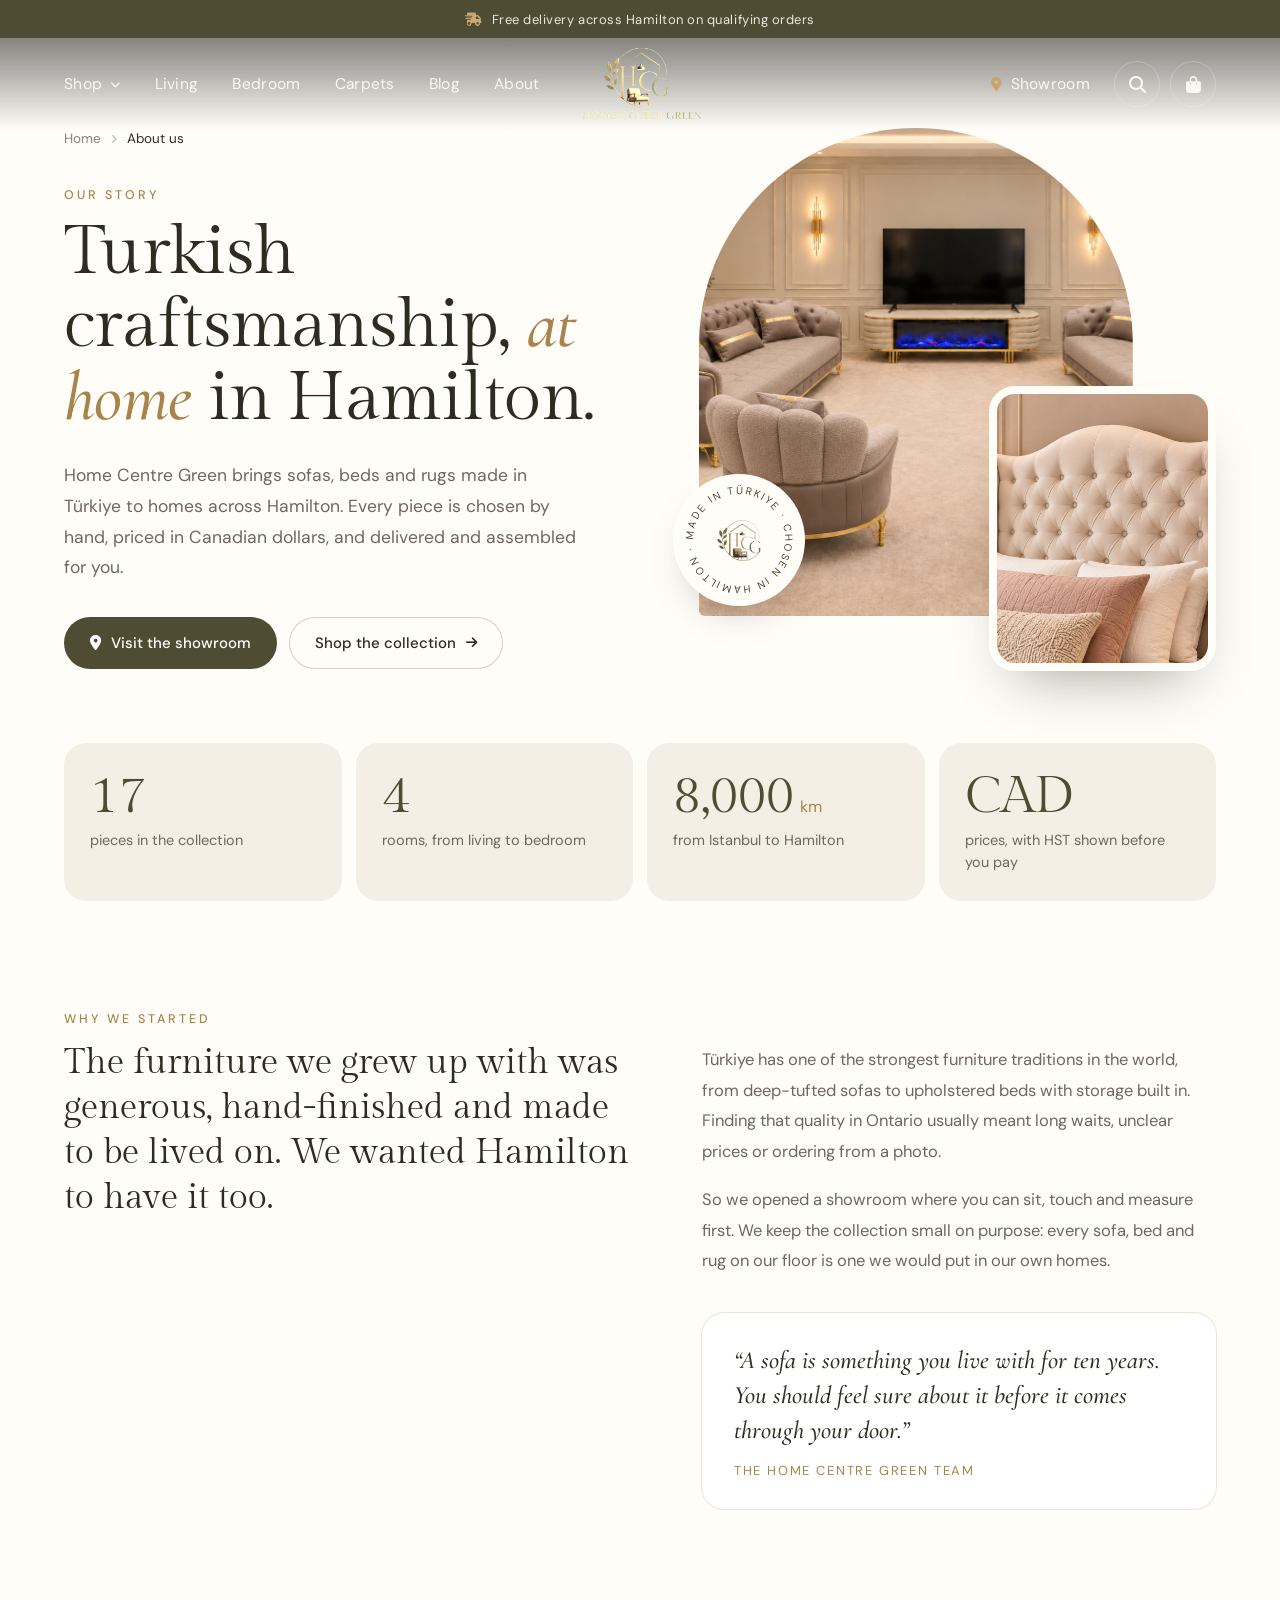
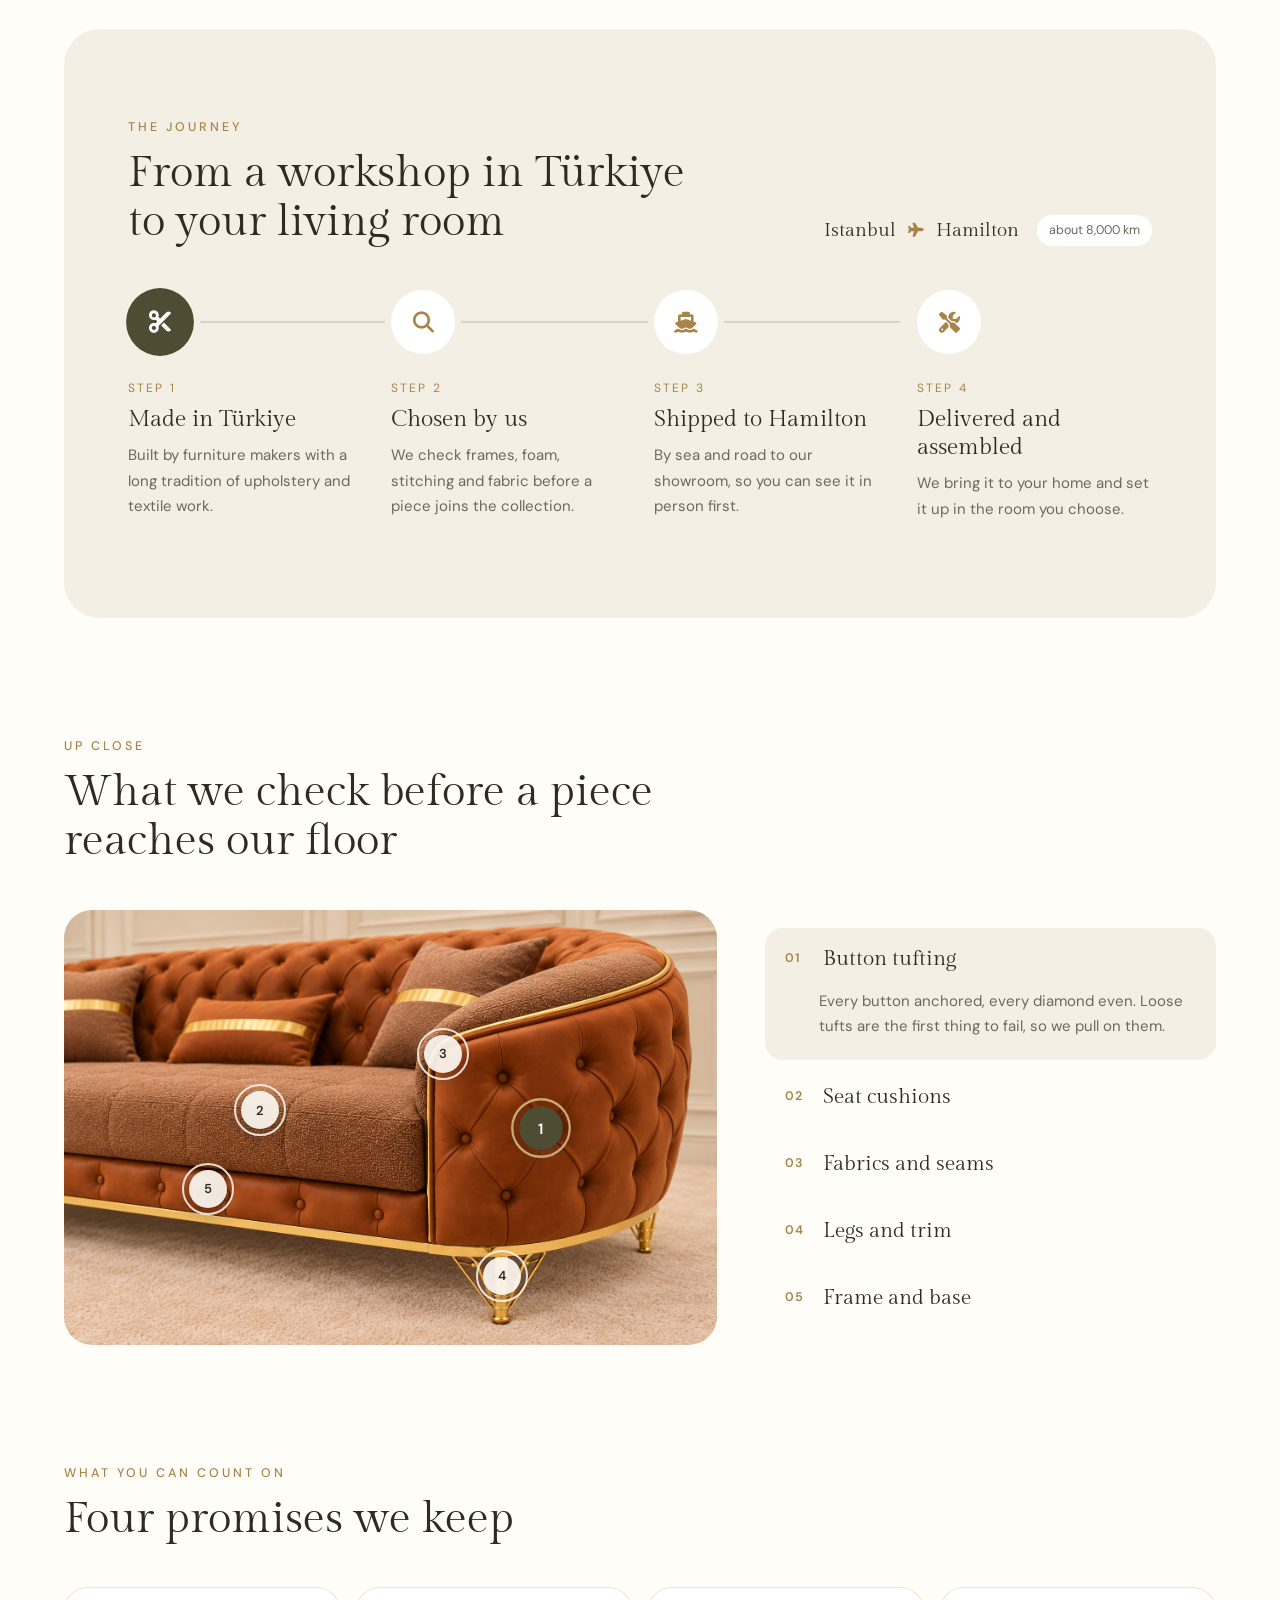
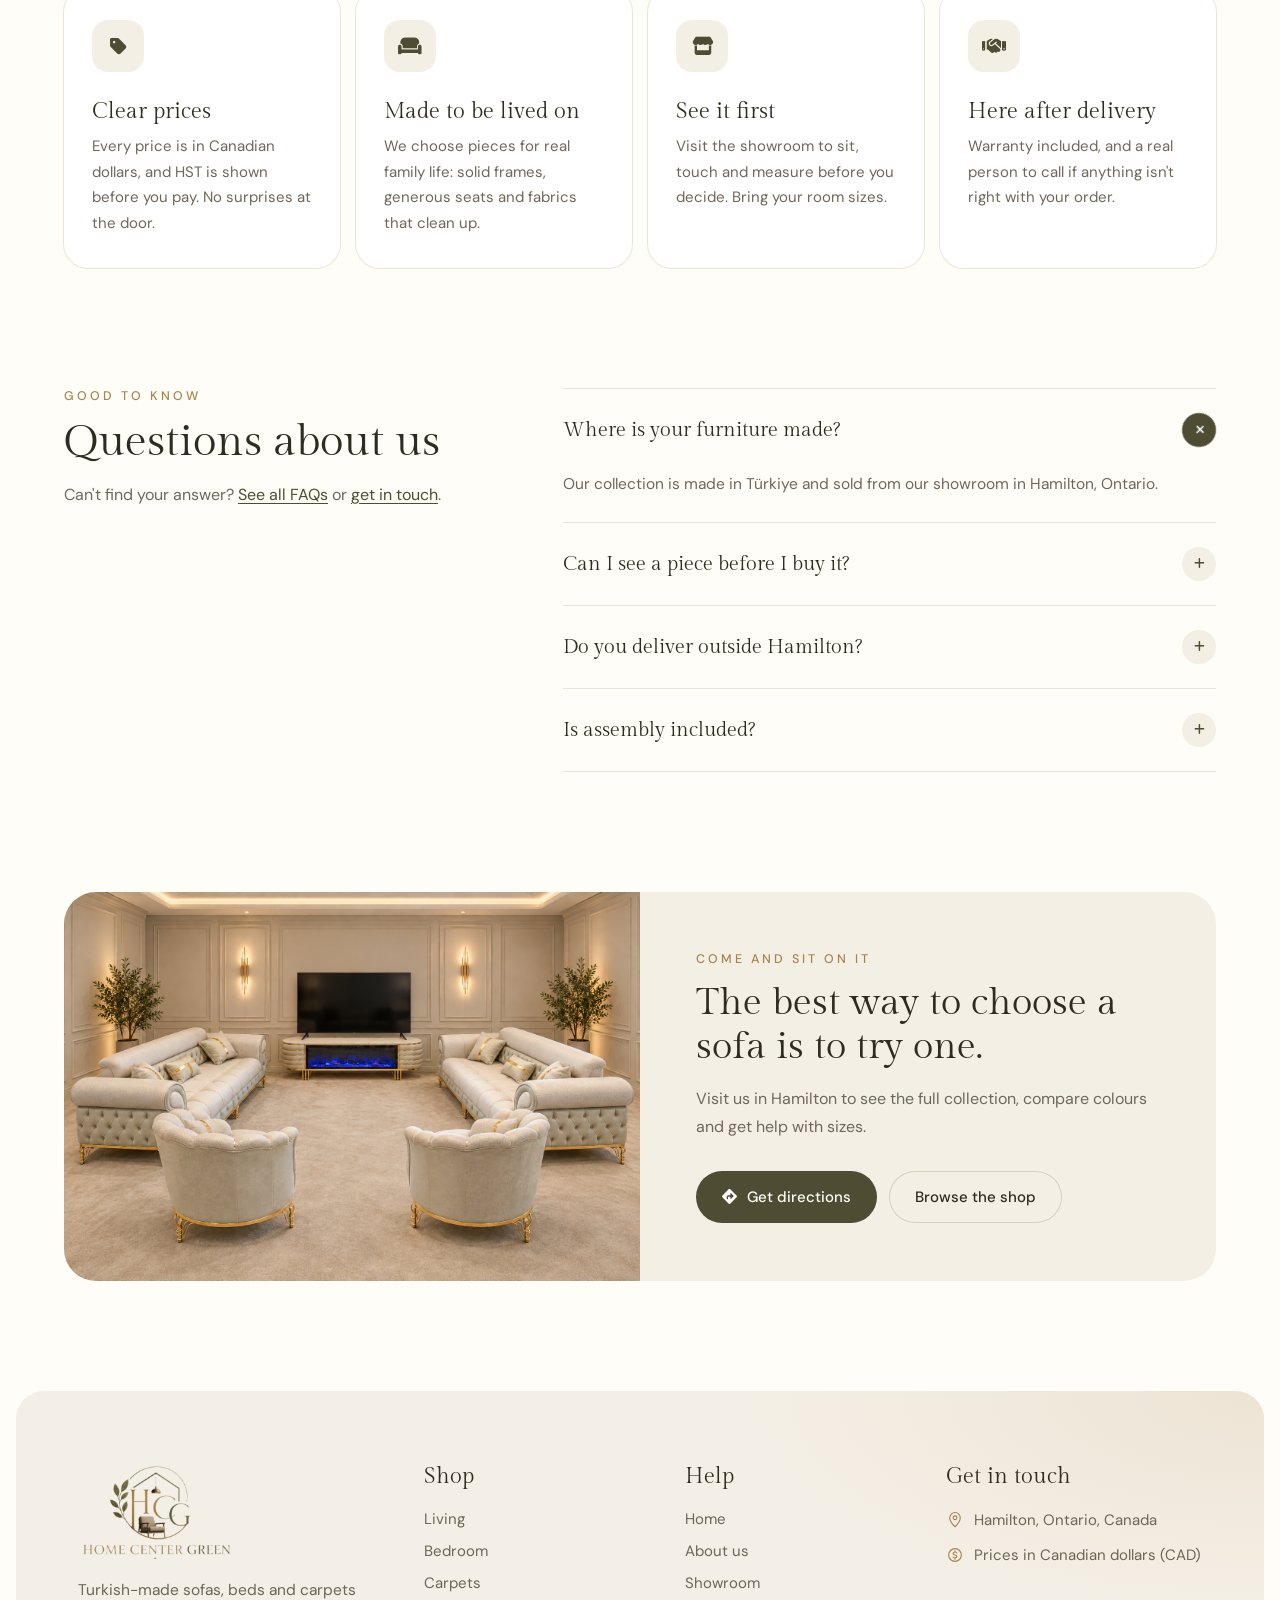
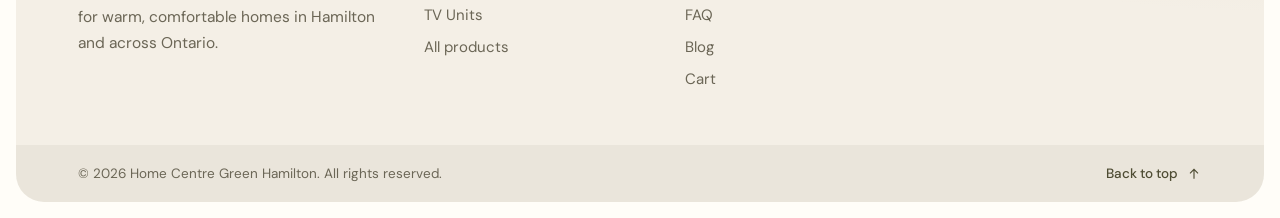
==== about.html @ 195bfe47 "Add the About page and link it from the header, menu and footer Co-Authored-By: Claude Opus 5.5 <nor" ====
<!DOCTYPE html>
<html lang="en">

<head>
    <meta charset="UTF-8">
    <meta name="viewport" content="width=device-width, initial-scale=1.0">
    <title>About Us | Turkish Furniture Store in Hamilton | Home Centre Green</title>
    <meta name="description" content="Meet Home Centre Green, a Turkish furniture store in Hamilton, Ontario. How we choose every sofa, bed and rug, and how delivery and assembly work.">
    <link rel="canonical" href="https://el-mokhtas.github.io/DECOR/about.html">
    <meta property="og:type" content="website">
    <meta property="og:title" content="About Home Centre Green | Turkish Furniture in Hamilton">
    <meta property="og:description" content="Sofas, beds and rugs made in Türkiye, chosen by hand and delivered across Hamilton.">
    <meta property="og:image" content="https://el-mokhtas.github.io/DECOR/assets/imgs/products/sofa-set/taupe/1.jpg">
    <script>document.documentElement.classList.add("js")</script>
    <link rel="icon" type="image/x-icon" href="assets/imgs/fav.png">

    <link rel="preconnect" href="https://fonts.googleapis.com">
    <link rel="preconnect" href="https://fonts.gstatic.com" crossorigin>
    <link
        href="https://fonts.googleapis.com/css2?family=Marcellus&family=Montserrat:wght@400;500;600&family=Roboto+Slab:wght@400&family=Roboto:wght@300&family=Epilogue:wght@300;400;500&family=Tenor+Sans&family=Inter:wght@400;500;600&family=Gilda+Display&family=DM+Sans:wght@400;500&family=Cormorant+Garamond:ital,wght@1,500;1,600&display=swap"
        rel="stylesheet">
    <link rel="stylesheet" href="assets/vendor/fontawesome/css/all.min.css?v=f2a96686">
    <link rel="stylesheet" href="assets/css/master.css?v=1840488e">
    <link rel="stylesheet" href="assets/css/about.css?v=49d71e3e">

    <script type="application/ld+json">
    {
        "@context": "https://schema.org",
        "@graph": [
            {
                "@type": "FurnitureStore",
                "@id": "https://el-mokhtas.github.io/DECOR/#store",
                "name": "Home Centre Green Hamilton",
                "url": "https://el-mokhtas.github.io/DECOR/",
                "logo": "https://el-mokhtas.github.io/DECOR/assets/imgs/logo.png",
                "image": "https://el-mokhtas.github.io/DECOR/assets/imgs/products/sofa-set/taupe/1.jpg",
                "description": "Turkish-made sofas, beds and rugs, sold from a showroom in Hamilton, Ontario, with delivery and assembly.",
                "address": { "@type": "PostalAddress", "addressLocality": "Hamilton", "addressRegion": "ON", "addressCountry": "CA" },
                "areaServed": "Hamilton, Ontario",
                "currenciesAccepted": "CAD"
            },
            {
                "@type": "AboutPage",
                "@id": "https://el-mokhtas.github.io/DECOR/about.html",
                "url": "https://el-mokhtas.github.io/DECOR/about.html",
                "name": "About Home Centre Green",
                "about": { "@id": "https://el-mokhtas.github.io/DECOR/#store" },
                "breadcrumb": {
                    "@type": "BreadcrumbList",
                    "itemListElement": [
                        { "@type": "ListItem", "position": 1, "name": "Home", "item": "https://el-mokhtas.github.io/DECOR/" },
                        { "@type": "ListItem", "position": 2, "name": "About us", "item": "https://el-mokhtas.github.io/DECOR/about.html" }
                    ]
                }
            },
            {
                "@type": "FAQPage",
                "mainEntity": [
                    { "@type": "Question", "name": "Where is your furniture made?", "acceptedAnswer": { "@type": "Answer", "text": "Our collection is made in Türkiye and sold from our showroom in Hamilton, Ontario." } },
                    { "@type": "Question", "name": "Can I see a piece before I buy it?", "acceptedAnswer": { "@type": "Answer", "text": "Yes. Visit the showroom to sit on the sofas, try the mattresses and see the fabrics and colours in person." } },
                    { "@type": "Question", "name": "Do you deliver outside Hamilton?", "acceptedAnswer": { "@type": "Answer", "text": "We deliver across Hamilton and nearby areas. Tell us your address and we will confirm the delivery day and cost." } },
                    { "@type": "Question", "name": "Is assembly included?", "acceptedAnswer": { "@type": "Answer", "text": "Yes. When we deliver, we assemble the piece in the room you choose. Pickup orders are not assembled." } }
                ]
            }
        ]
    }
    </script>
</head>

<body>
    <header class="hh-header is-solid" id="siteHeader">
        <!-- announcement strip: messages rotate (assets/js/header.js) -->
        <div class="hh-topbar">
            <div class="hh-msgs" aria-live="polite">
                <p class="hh-msg is-active"><i class="fa-solid fa-truck-fast" aria-hidden="true"></i> Free delivery across Hamilton on qualifying orders</p>
                <p class="hh-msg"><i class="fa-solid fa-store" aria-hidden="true"></i> Visit our showroom in Hamilton — <a href="index.html#showroom">get directions</a></p>
                <p class="hh-msg"><i class="fa-regular fa-credit-card" aria-hidden="true"></i> Flexible payment options available</p>
            </div>
        </div>

        <div class="hh-bar">
            <button class="hh-burger" id="menuToggle" aria-label="Open menu" aria-expanded="false" aria-controls="mmenu"><span></span><span></span><span></span></button>

            <nav class="hh-nav hh-nav-left" aria-label="Main">
                <div class="hh-shop">
                    <button type="button" class="hh-link hh-shop-btn" aria-expanded="false" aria-controls="hhMega">Shop <i class="fa-solid fa-chevron-down" aria-hidden="true"></i></button>
                </div>
                <a class="hh-link" href="shop.html?cat=living">Living</a>
                <a class="hh-link" href="shop.html?cat=bedroom">Bedroom</a>
                <a class="hh-link" href="shop.html?cat=carpets">Carpets</a>
                <a class="hh-link" href="blog.html">Blog</a>
                <a class="hh-link" href="about.html">About</a>
            </nav>

            <a href="index.html" class="hh-logo" aria-label="Home Centre Green Hamilton - Home">
                <img src="assets/imgs/logo.png" alt="Home Centre Green Hamilton">
            </a>

            <div class="hh-right">
                <a class="hh-link hh-showroom" href="index.html#showroom"><i class="fa-solid fa-location-dot" aria-hidden="true"></i> Showroom</a>
                <button type="button" class="hh-icon" id="hhSearchBtn" aria-label="Search" aria-expanded="false" aria-controls="hhSearch"><i class="fa-solid fa-magnifying-glass" aria-hidden="true"></i></button>
                <a class="hh-icon hh-cart" href="cart.html" aria-label="Cart"><i class="fa-solid fa-bag-shopping" aria-hidden="true"></i><span class="cart-count" id="cartCount"></span></a>
            </div>
        </div>

        <!-- Shop mega menu -->
        <div class="hh-mega" id="hhMega" hidden>
            <div class="hh-mega-inner">
                <div class="hh-mega-list">
                    <span class="hh-mega-title">Shop by room</span>
                    <a href="shop.html?cat=living"><i class="fa-solid fa-couch" aria-hidden="true"></i> Living</a>
                    <a href="shop.html?cat=bedroom"><i class="fa-solid fa-bed" aria-hidden="true"></i> Bedroom</a>
                    <a href="shop.html?cat=carpets"><i class="fa-solid fa-rug" aria-hidden="true"></i> Carpets</a>
                    <a href="shop.html?cat=tv-units"><i class="fa-solid fa-tv" aria-hidden="true"></i> TV Units</a>
                    <a href="shop.html" class="hh-mega-all">All products <i class="fa-solid fa-arrow-right" aria-hidden="true"></i></a>
                </div>
                <div class="hh-mega-cats">
                    <a href="shop.html?cat=living" class="hh-cat"><img src="assets/imgs/products/sofa-set/grey/1.jpg" alt="" loading="lazy"><span>Living</span></a>
                    <a href="shop.html?cat=bedroom" class="hh-cat"><img src="assets/imgs/products/queen-bed-yellow/1.jpg" alt="" loading="lazy"><span>Bedroom</span></a>
                    <a href="shop.html?cat=carpets" class="hh-cat"><img src="assets/imgs/products/carpet/navy/2.jpg" alt="" loading="lazy"><span>Carpets</span></a>
                    <a href="shop.html?cat=tv-units" class="hh-cat"><img src="assets/imgs/products/tv-fireplace/1.jpg" alt="" loading="lazy"><span>TV Units</span></a>
                </div>
                <a href="product.html?p=D0-0002" class="hh-feature">
                    <img src="assets/imgs/products/sofa-set/rust/2.jpg" alt="" loading="lazy">
                    <span class="hh-feature-body">
                        <small>Featured</small>
                        <strong>Turkish Sofa Set</strong>
                        <span>4 colours · $4,000</span>
                        <em>Shop now <i class="fa-solid fa-arrow-right" aria-hidden="true"></i></em>
                    </span>
                </a>
            </div>
        </div>

        <!-- search panel: live results from the product list -->
        <div class="hh-search" id="hhSearch" hidden>
            <div class="hh-search-inner">
                <label class="hh-search-field">
                    <i class="fa-solid fa-magnifying-glass" aria-hidden="true"></i>
                    <span class="sr-only">Search products</span>
                    <input type="search" id="hhSearchInput" placeholder="Search sofas, beds, carpets…" autocomplete="off">
                    <button type="button" class="hh-search-close" aria-label="Close search"><i class="fa-solid fa-xmark" aria-hidden="true"></i></button>
                </label>
                <div class="hh-search-popular">
                    <span>Popular:</span>
                    <button type="button" data-q="sofa">Sofa set</button>
                    <button type="button" data-q="queen">Queen beds</button>
                    <button type="button" data-q="carpet">Carpets</button>
                    <button type="button" data-q="tv">TV unit</button>
                </div>
                <div class="hh-results" role="list"></div>
            </div>
        </div>
    </header>
    <div class="hh-scrim" id="hhScrim" hidden></div>

    <!-- ================= SIDEBAR (mobile menu) ================= -->
    <div class="mmenu-backdrop" id="menuBackdrop" aria-hidden="true"></div>
    <div class="mmenu" id="mmenu" role="dialog" aria-modal="true" aria-label="Menu" aria-hidden="true">
        <div class="mmenu-top">
            <a href="index.html" class="mmenu-logo"><img src="assets/imgs/logo.png" alt="Home Centre Green Hamilton"></a>
            <button type="button" class="mmenu-close" id="menuClose" aria-label="Close menu"><span></span><span></span></button>
        </div>

        <div class="mmenu-body">
            <!-- page links: the current page gets aria-current from master.js -->
            <nav class="mm-nav" aria-label="Mobile">
                <ol>
                    <li class="mm-in"><a href="index.html" class="mm-link"><span class="mm-ic"><svg viewBox="0 0 24 24" aria-hidden="true"><path d="M4 10.5 12 4l8 6.5V20a1 1 0 0 1-1 1h-4.5v-6h-5v6H5a1 1 0 0 1-1-1z" /></svg></span><span class="mm-name">Home</span><span class="mm-arrow"><svg viewBox="0 0 24 24" aria-hidden="true"><path d="M9 6l6 6-6 6" /></svg></span></a></li>
                    <li class="mm-in"><a href="shop.html" class="mm-link"><span class="mm-ic"><svg viewBox="0 0 24 24" aria-hidden="true"><path d="M5 8h14l-1.2 12H6.2z" /><path d="M9 8V6a3 3 0 0 1 6 0v2" /></svg></span><span class="mm-name">Shop</span><span class="mm-arrow"><svg viewBox="0 0 24 24" aria-hidden="true"><path d="M9 6l6 6-6 6" /></svg></span></a></li>
                    <li class="mm-in"><a href="index.html#showroom" class="mm-link"><span class="mm-ic"><i class="fa-solid fa-location-dot" aria-hidden="true"></i></span><span class="mm-name">Showroom</span><span class="mm-arrow"><svg viewBox="0 0 24 24" aria-hidden="true"><path d="M9 6l6 6-6 6" /></svg></span></a></li>
                    <li class="mm-in"><a href="about.html" class="mm-link"><span class="mm-ic"><i class="fa-solid fa-leaf" aria-hidden="true"></i></span><span class="mm-name">About</span><span class="mm-arrow"><svg viewBox="0 0 24 24" aria-hidden="true"><path d="M9 6l6 6-6 6" /></svg></span></a></li>
                    <li class="mm-in"><a href="index.html#faq" class="mm-link"><span class="mm-ic"><i class="fa-regular fa-circle-question" aria-hidden="true"></i></span><span class="mm-name">FAQ</span><span class="mm-arrow"><svg viewBox="0 0 24 24" aria-hidden="true"><path d="M9 6l6 6-6 6" /></svg></span></a></li>
                    <li class="mm-in"><a href="blog.html" class="mm-link"><span class="mm-ic"><i class="fa-regular fa-newspaper" aria-hidden="true"></i></span><span class="mm-name">Blog</span><span class="mm-arrow"><svg viewBox="0 0 24 24" aria-hidden="true"><path d="M9 6l6 6-6 6" /></svg></span></a></li>
                    <li class="mm-in"><a href="#contact" class="mm-link"><span class="mm-ic"><svg viewBox="0 0 24 24" aria-hidden="true"><path d="M5 4h4l2 5-2.5 1.5a11 11 0 0 0 5 5L15 13l5 2v4a1 1 0 0 1-1 1A16 16 0 0 1 4 5a1 1 0 0 1 1-1z" /></svg></span><span class="mm-name">Contact</span><span class="mm-arrow"><svg viewBox="0 0 24 24" aria-hidden="true"><path d="M9 6l6 6-6 6" /></svg></span></a></li>
                </ol>
            </nav>

            <!-- featured edit -->
            <a href="shop.html" class="mm-feature mm-in">
                <span class="mm-feature-img" style="background-image:url('assets/imgs/bg.png')"></span>
                <span class="mm-feature-copy">
                    <small>The living edit</small>
                    <strong>Warm woods,<br>soft linens</strong>
                    <span class="mm-feature-cta">Shop the look <svg viewBox="0 0 24 24" aria-hidden="true"><path d="M5 12h14M13 6l6 6-6 6" /></svg></span>
                </span>
            </a>

            <!-- help -->
            <div class="mm-help mm-in">
                <div class="mm-help-text">
                    <strong>Have a question about a piece?</strong>
                    <span>Ask us about sizes, colours or availability.</span>
                </div>
                <a href="#contact" class="mm-help-btn">Contact us <svg viewBox="0 0 24 24" aria-hidden="true"><path d="M5 12h14M13 6l6 6-6 6" /></svg></a>
            </div>
        </div>
    </div>

    <!-- TODO: the story, quote and facts below are demo copy; swap in the store's real story before launch -->
    <main class="ab-page" id="top">

        <!-- ================= HERO ================= -->
        <section class="ab-hero">
            <div class="ab-hero-text">
                <nav class="ab-crumbs" aria-label="Breadcrumb">
                    <a href="index.html">Home</a><i class="fa-solid fa-chevron-right" aria-hidden="true"></i><span aria-current="page">About us</span>
                </nav>
                <span class="ab-eyebrow ab-rv">Our story</span>
                <h1 class="ab-rv">Turkish craftsmanship, <em>at home</em> in Hamilton.</h1>
                <p class="ab-lead ab-rv">Home Centre Green brings sofas, beds and rugs made in Türkiye to homes across Hamilton. Every piece is chosen by hand, priced in Canadian dollars, and delivered and assembled for you.</p>
                <div class="ab-ctas ab-rv">
                    <a href="index.html#showroom" class="ab-btn"><i class="fa-solid fa-location-dot" aria-hidden="true"></i> Visit the showroom</a>
                    <a href="shop.html" class="ab-btn ab-btn-ghost">Shop the collection <i class="fa-solid fa-arrow-right" aria-hidden="true"></i></a>
                </div>
            </div>

            <div class="ab-visual" aria-hidden="true">
                <div class="ab-arch"><img src="assets/imgs/products/sofa-set/taupe/1.jpg" alt=""></div>
                <div class="ab-small"><img src="assets/imgs/products/single-bed/cream/1.jpg" alt=""></div>
                <div class="ab-seal">
                    <svg viewBox="0 0 120 120">
                        <defs><path id="abSealPath" d="M60 60m-46 0a46 46 0 1 1 92 0a46 46 0 1 1-92 0" /></defs>
                        <text><textPath href="#abSealPath">Made in Türkiye · Chosen in Hamilton · </textPath></text>
                    </svg>
                    <img src="assets/imgs/fav.png" alt="">
                </div>
            </div>
        </section>

        <!-- ================= FACTS ================= -->
        <section class="ab-facts" aria-label="At a glance">
            <div class="ab-fact ab-rv"><strong><span data-count="17">17</span></strong><span>pieces in the collection</span></div>
            <div class="ab-fact ab-rv"><strong><span data-count="4">4</span></strong><span>rooms, from living to bedroom</span></div>
            <div class="ab-fact ab-rv"><strong><span data-count="8000">8,000</span><small>km</small></strong><span>from Istanbul to Hamilton</span></div>
            <div class="ab-fact ab-rv"><strong>CAD</strong><span>prices, with HST shown before you pay</span></div>
        </section>

        <!-- ================= STORY ================= -->
        <section class="ab-story">
            <div class="ab-story-head ab-rv">
                <span class="ab-eyebrow">Why we started</span>
                <p class="ab-big">The furniture we grew up with was generous, hand-finished and made to be lived on. We wanted Hamilton to have it too.</p>
            </div>
            <div class="ab-story-body ab-rv">
                <p>Türkiye has one of the strongest furniture traditions in the world, from deep-tufted sofas to upholstered beds with storage built in. Finding that quality in Ontario usually meant long waits, unclear prices or ordering from a photo.</p>
                <p>So we opened a showroom where you can sit, touch and measure first. We keep the collection small on purpose: every sofa, bed and rug on our floor is one we would put in our own homes.</p>
                <blockquote class="ab-quote">
                    <p>“A sofa is something you live with for ten years. You should feel sure about it before it comes through your door.”</p>
                    <cite>The Home Centre Green team</cite>
                </blockquote>
            </div>
        </section>

        <!-- ================= JOURNEY ================= -->
        <section class="ab-journey" id="abJourney">
            <div class="ab-sec-head ab-rv">
                <span class="ab-eyebrow">The journey</span>
                <h2>From a workshop in Türkiye to your living room</h2>
                <p class="ab-route"><span>Istanbul</span><i class="fa-solid fa-plane" aria-hidden="true"></i><span>Hamilton</span><small>about 8,000 km</small></p>
            </div>
            <ol class="ab-steps">
                <li class="ab-step">
                    <span class="ab-step-ic"><i class="fa-solid fa-scissors" aria-hidden="true"></i></span>
                    <small>Step 1</small>
                    <h3>Made in Türkiye</h3>
                    <p>Built by furniture makers with a long tradition of upholstery and textile work.</p>
                </li>
                <li class="ab-step">
                    <span class="ab-step-ic"><i class="fa-solid fa-magnifying-glass" aria-hidden="true"></i></span>
                    <small>Step 2</small>
                    <h3>Chosen by us</h3>
                    <p>We check frames, foam, stitching and fabric before a piece joins the collection.</p>
                </li>
                <li class="ab-step">
                    <span class="ab-step-ic"><i class="fa-solid fa-ship" aria-hidden="true"></i></span>
                    <small>Step 3</small>
                    <h3>Shipped to Hamilton</h3>
                    <p>By sea and road to our showroom, so you can see it in person first.</p>
                </li>
                <li class="ab-step">
                    <span class="ab-step-ic"><i class="fa-solid fa-screwdriver-wrench" aria-hidden="true"></i></span>
                    <small>Step 4</small>
                    <h3>Delivered and assembled</h3>
                    <p>We bring it to your home and set it up in the room you choose.</p>
                </li>
            </ol>
        </section>

        <!-- ================= QUALITY HOTSPOTS ================= -->
        <section class="ab-detail">
            <div class="ab-sec-head ab-rv">
                <span class="ab-eyebrow">Up close</span>
                <h2>What we check before a piece reaches our floor</h2>
            </div>
            <div class="ab-detail-grid">
                <div class="ab-spots ab-rv">
                    <img src="assets/imgs/products/sofa-set/rust/4.jpg" alt="Close-up of the rust sofa: button tufting, textured seat and gold legs" loading="lazy">
                    <button type="button" class="ab-dot" data-i="0" style="left:73%;top:50%" aria-label="Button tufting"><span>1</span></button>
                    <button type="button" class="ab-dot" data-i="1" style="left:30%;top:46%" aria-label="Seat cushions"><span>2</span></button>
                    <button type="button" class="ab-dot" data-i="2" style="left:58%;top:33%" aria-label="Fabrics and seams"><span>3</span></button>
                    <button type="button" class="ab-dot" data-i="3" style="left:67%;top:84%" aria-label="Legs and trim"><span>4</span></button>
                    <button type="button" class="ab-dot" data-i="4" style="left:22%;top:64%" aria-label="Frame and base"><span>5</span></button>
                </div>
                <ol class="ab-checks">
                    <li><button type="button" data-i="0" aria-expanded="true"><b>01</b>Button tufting</button><p>Every button anchored, every diamond even. Loose tufts are the first thing to fail, so we pull on them.</p></li>
                    <li><button type="button" data-i="1" aria-expanded="false"><b>02</b>Seat cushions</button><p>We sit on every model. The foam should spring back and keep its shape, not sink after a few minutes.</p></li>
                    <li><button type="button" data-i="2" aria-expanded="false"><b>03</b>Fabrics and seams</button><p>Textured fabric against smooth upholstery, with seams that run straight and edges that are finished.</p></li>
                    <li><button type="button" data-i="3" aria-expanded="false"><b>04</b>Legs and trim</button><p>Metal legs and trim should be level, firm and finished on every edge, with no sharp corners.</p></li>
                    <li><button type="button" data-i="4" aria-expanded="false"><b>05</b>Frame and base</button><p>No creaks and no wobble. Joints should feel solid when you lean on an arm or sit on the edge.</p></li>
                </ol>
            </div>
        </section>

        <!-- ================= VALUES ================= -->
        <section class="ab-values">
            <div class="ab-sec-head ab-rv">
                <span class="ab-eyebrow">What you can count on</span>
                <h2>Four promises we keep</h2>
            </div>
            <div class="ab-value-grid">
                <article class="ab-value ab-rv">
                    <span class="ab-value-ic"><i class="fa-solid fa-tag" aria-hidden="true"></i></span>
                    <h3>Clear prices</h3>
                    <p>Every price is in Canadian dollars, and HST is shown before you pay. No surprises at the door.</p>
                </article>
                <article class="ab-value ab-rv">
                    <span class="ab-value-ic"><i class="fa-solid fa-couch" aria-hidden="true"></i></span>
                    <h3>Made to be lived on</h3>
                    <p>We choose pieces for real family life: solid frames, generous seats and fabrics that clean up.</p>
                </article>
                <article class="ab-value ab-rv">
                    <span class="ab-value-ic"><i class="fa-solid fa-store" aria-hidden="true"></i></span>
                    <h3>See it first</h3>
                    <p>Visit the showroom to sit, touch and measure before you decide. Bring your room sizes.</p>
                </article>
                <article class="ab-value ab-rv">
                    <span class="ab-value-ic"><i class="fa-solid fa-handshake" aria-hidden="true"></i></span>
                    <h3>Here after delivery</h3>
                    <p>Warranty included, and a real person to call if anything isn't right with your order.</p>
                </article>
            </div>
        </section>

        <!-- ================= FAQ ================= -->
        <section class="ab-faq">
            <div class="ab-sec-head ab-rv">
                <span class="ab-eyebrow">Good to know</span>
                <h2>Questions about us</h2>
                <p>Can't find your answer? <a href="index.html#faq">See all FAQs</a> or <a href="#contact">get in touch</a>.</p>
            </div>
            <div class="ab-faq-list ab-rv">
                <details open>
                    <summary>Where is your furniture made?<i class="fa-solid fa-plus" aria-hidden="true"></i></summary>
                    <p>Our collection is made in Türkiye and sold from our showroom in Hamilton, Ontario.</p>
                </details>
                <details>
                    <summary>Can I see a piece before I buy it?<i class="fa-solid fa-plus" aria-hidden="true"></i></summary>
                    <p>Yes. Visit the showroom to sit on the sofas, try the mattresses and see the fabrics and colours in person.</p>
                </details>
                <details>
                    <summary>Do you deliver outside Hamilton?<i class="fa-solid fa-plus" aria-hidden="true"></i></summary>
                    <p>We deliver across Hamilton and nearby areas. Tell us your address and we will confirm the delivery day and cost.</p>
                </details>
                <details>
                    <summary>Is assembly included?<i class="fa-solid fa-plus" aria-hidden="true"></i></summary>
                    <p>Yes. When we deliver, we assemble the piece in the room you choose. Pickup orders are not assembled.</p>
                </details>
            </div>
        </section>

        <!-- ================= CTA ================= -->
        <section class="ab-cta ab-rv">
            <div class="ab-cta-img"><img src="assets/imgs/products/sofa-set/grey/1.jpg" alt="The grey sofa set in a bright living room" loading="lazy"></div>
            <div class="ab-cta-text">
                <span class="ab-eyebrow">Come and sit on it</span>
                <h2>The best way to choose a sofa is to try one.</h2>
                <p>Visit us in Hamilton to see the full collection, compare colours and get help with sizes.</p>
                <div class="ab-ctas">
                    <a href="index.html#showroom" class="ab-btn"><i class="fa-solid fa-diamond-turn-right" aria-hidden="true"></i> Get directions</a>
                    <a href="shop.html" class="ab-btn ab-btn-ghost">Browse the shop</a>
                </div>
            </div>
        </section>
    </main>

    <!-- ================= FOOTER (also the #contact target) ================= -->
    <footer class="hcg-footer" id="contact">
        <div class="ft-top">
            <div class="ft-brand">
                <a href="index.html" class="ft-logo"><img src="assets/imgs/logo.png" alt="Home Centre Green Hamilton" loading="lazy"></a>
                <p>Turkish-made sofas, beds and carpets for warm, comfortable homes in Hamilton and across Ontario.</p>
            </div>

            <nav class="ft-col" aria-label="Shop">
                <h3>Shop</h3>
                <a href="shop.html?cat=living">Living</a>
                <a href="shop.html?cat=bedroom">Bedroom</a>
                <a href="shop.html?cat=carpets">Carpets</a>
                <a href="shop.html?cat=tv-units">TV Units</a>
                <a href="shop.html">All products</a>
            </nav>

            <nav class="ft-col" aria-label="Help">
                <h3>Help</h3>
                <a href="index.html">Home</a>
                <a href="about.html">About us</a>
                <a href="index.html#showroom">Showroom</a>
                <a href="index.html#faq">FAQ</a>
                <a href="blog.html">Blog</a>
                <a href="cart.html">Cart</a>
            </nav>

            <div class="ft-col ft-contact">
                <h3>Get in touch</h3>
                <span class="ft-line"><svg viewBox="0 0 24 24" aria-hidden="true"><path d="M12 21s-7-6.5-7-12a7 7 0 0 1 14 0c0 5.5-7 12-7 12z" /><circle cx="12" cy="9" r="2.5" /></svg>Hamilton, Ontario, Canada</span>
                <!-- TODO: add the store's real details, then uncomment:
                <a class="ft-line" href="tel:+1XXXXXXXXXX"><svg viewBox="0 0 24 24" aria-hidden="true"><path d="M5 4h4l2 5-2.5 1.5a11 11 0 0 0 5 5L15 13l5 2v4a1 1 0 0 1-1 1A16 16 0 0 1 4 5a1 1 0 0 1 1-1z" /></svg>+1 (XXX) XXX-XXXX</a>
                <a class="ft-line" href="mailto:hello@example.com"><svg viewBox="0 0 24 24" aria-hidden="true"><rect x="3" y="5" width="18" height="14" rx="2" /><path d="M3 7l9 6 9-6" /></svg>hello@example.com</a>
                <span class="ft-line"><svg viewBox="0 0 24 24" aria-hidden="true"><circle cx="12" cy="12" r="8.5" /><path d="M12 7.5V12l3 2" /></svg>Mon–Sat, 10am – 7pm</span>
                -->
                <span class="ft-line"><svg viewBox="0 0 24 24" aria-hidden="true"><circle cx="12" cy="12" r="8.5" /><path d="M14.5 9.3c-.5-.8-1.4-1.3-2.5-1.3-1.5 0-2.6.8-2.6 2s1.1 1.6 2.6 2 2.6.8 2.6 2-1.1 2-2.6 2c-1.1 0-2-.5-2.5-1.3M12 6.5V8M12 16v1.5" /></svg>Prices in Canadian dollars (CAD)</span>
            </div>
        </div>

        <div class="ft-bottom">
            <p>© <span id="ftYear"></span> Home Centre Green Hamilton. All rights reserved.</p>
            <a href="#top" class="ft-top-btn">Back to top <svg viewBox="0 0 24 24" aria-hidden="true"><path d="M12 19V5M6 11l6-6 6 6" /></svg></a>
        </div>
    </footer>

    <script src="assets/js/catalog.js?v=321325dc"></script>
    <script src="assets/js/header.js?v=48c323ec"></script>
    <script src="assets/js/about.js?v=f07ac259"></script>
    <script src="assets/js/master.js?v=8d5bb0e3"></script>
</body>

</html>
---- assets/css/master.css ----
:root {
    --header-bg: #222222;
    --gold: #C0AD91;
    --cream: #FFFDF8;
    --white: #ffffff;
    --dropdown-bg: #ffffff;
    --dropdown-text: #33373D;

    /* ===== Brand palette (from logo.png) ===== */
    --brand-olive: #6B6847;      /* "G" + GREEN + leaves */
    --brand-olive-d: #4E4C33;    /* hover / deep olive */
    --brand-gold: #A8844A;       /* "H", house line, lamp */
    --brand-gold-l: #C8A877;     /* gold for text on dark images */
    --brand-sand: #B49C84;       /* chair / soft taupe */
    --brand-brown: #3C3024;      /* chair legs — darkest ink */
    --brand-ink: #2E2C20;        /* body text on light */
    --brand-cream: #FBF8F1;      /* header / light surfaces */
}

* {
    margin: 0;
    padding: 0;
    box-sizing: border-box
}

body {
    background: var(--cream);
    font-family: -apple-system, BlinkMacSystemFont, "Segoe UI", Roboto, "Helvetica Neue", Arial, sans-serif;
    color: #333
}

a {
    text-decoration: none;
    color: inherit
}

:root {
    --ease: cubic-bezier(.22, .61, .36, 1);
    --hdr-h: 96px;
    --hdr-h-s: 72px
}

/* ================= HEADER — announcement strip + centred logo bar ================= */
.hh-header {
    --hh-ink: var(--brand-cream);
    --hh-accent: #C9A46A;
    position: fixed;
    top: 0;
    left: 0;
    right: 0;
    z-index: 95;
    font-family: "DM Sans", "Montserrat", sans-serif;
    transition: transform .5s var(--ease)
}

.hh-header.hide:not(.has-panel) {
    transform: translateY(-100%)
}

/* announcement strip */
.hh-topbar {
    height: 38px;
    overflow: hidden;
    background: var(--brand-olive-d);
    color: rgba(251, 248, 241, .9);
    transition: height .45s var(--ease)
}

.hh-msgs {
    position: relative;
    height: 38px
}

.hh-msg {
    position: absolute;
    inset: 0;
    display: flex;
    align-items: center;
    justify-content: center;
    gap: 10px;
    padding: 0 16px;
    font-size: 13px;
    letter-spacing: .04em;
    white-space: nowrap;
    opacity: 0;
    transform: translateY(8px);
    transition: opacity .5s var(--ease), transform .5s var(--ease)
}

.hh-msg.is-active {
    opacity: 1;
    transform: none
}

.hh-msg i {
    color: var(--brand-gold-l)
}

.hh-msg a {
    color: var(--brand-gold-l);
    text-decoration: underline;
    text-underline-offset: 3px
}

/* main bar: nav left, logo centre, actions right */
.hh-bar {
    position: relative;
    display: grid;
    grid-template-columns: 1fr auto 1fr;
    align-items: center;
    gap: 24px;
    height: 92px;
    padding: 0 5%;
    background: linear-gradient(180deg, rgba(10, 10, 6, .5) 0%, rgba(10, 10, 6, 0) 100%);
    transition: height .45s var(--ease), background .45s var(--ease), box-shadow .45s var(--ease)
}

.hh-nav {
    display: flex;
    align-items: center;
    gap: 34px
}

.hh-link {
    position: relative;
    display: inline-flex;
    align-items: center;
    gap: 8px;
    padding: 8px 0;
    border: 0;
    background: none;
    font: inherit;
    font-size: 15.5px;
    letter-spacing: .02em;
    color: var(--hh-ink);
    cursor: pointer;
    transition: color .3s
}

.hh-link::after {
    content: "";
    position: absolute;
    left: 50%;
    right: 50%;
    bottom: 0;
    height: 1.5px;
    background: var(--hh-accent);
    transition: left .35s var(--ease), right .35s var(--ease)
}

.hh-link:hover,
.hh-shop-btn[aria-expanded="true"] {
    color: var(--hh-accent)
}

.hh-link:hover::after,
.hh-shop-btn[aria-expanded="true"]::after {
    left: 0;
    right: 0
}

.hh-shop-btn i {
    font-size: 10px;
    transition: transform .35s var(--ease)
}

.hh-shop-btn[aria-expanded="true"] i {
    transform: rotate(180deg)
}

.hh-logo {
    display: block;
    justify-self: center
}

.hh-logo img {
    display: block;
    height: 78px;
    width: auto;
    filter: sepia(.55) saturate(1.25) brightness(1.55);
    transition: height .45s var(--ease), filter .45s var(--ease)
}

.hh-right {
    justify-self: end;
    display: flex;
    align-items: center;
    gap: 10px
}

.hh-showroom {
    margin-right: 14px
}

.hh-showroom i {
    font-size: 14px;
    color: var(--hh-accent)
}

.hh-icon {
    position: relative;
    width: 46px;
    height: 46px;
    border-radius: 50%;
    border: 1px solid rgba(251, 248, 241, .28);
    background: transparent;
    display: grid;
    place-items: center;
    color: var(--hh-ink);
    font-size: 17px;
    cursor: pointer;
    transition: background .3s, color .3s, border-color .3s
}

.hh-icon:hover,
.hh-icon[aria-expanded="true"] {
    background: var(--hh-accent);
    border-color: var(--hh-accent);
    color: #1E1A10
}

.hh-cart .cart-count {
    position: absolute;
    top: -3px;
    right: -3px;
    min-width: 20px;
    height: 20px;
    padding: 0 5px;
    border-radius: 999px;
    background: var(--hh-accent);
    color: #1E1A10;
    font-size: 11px;
    font-weight: 600;
    line-height: 20px;
    text-align: center
}

.hh-cart .cart-count:empty {
    display: none
}

.hh-burger {
    display: none;
    width: 46px;
    height: 46px;
    padding: 0 12px;
    border: 0;
    background: none;
    cursor: pointer;
    flex-direction: column;
    justify-content: center;
    gap: 5px
}

.hh-burger span {
    display: block;
    height: 1.6px;
    border-radius: 2px;
    background: var(--hh-ink);
    transition: width .3s var(--ease), background .3s
}

.hh-burger span:nth-child(2) {
    width: 70%
}

.hh-burger:hover span:nth-child(2) {
    width: 100%
}

/* solid state: after scrolling, or while a panel is open */
.hh-header.scrolled,
.hh-header.has-panel {
    --hh-ink: var(--brand-ink);
    --hh-accent: var(--brand-gold)
}

.hh-header.scrolled .hh-topbar {
    height: 0
}

.hh-header.scrolled .hh-bar,
.hh-header.has-panel .hh-bar {
    background: rgba(251, 248, 241, .94);
    -webkit-backdrop-filter: blur(14px);
    backdrop-filter: blur(14px);
    box-shadow: 0 10px 30px -22px rgba(46, 44, 32, .5)
}

.hh-header.has-panel .hh-bar {
    background: var(--brand-cream);
    box-shadow: none
}

.hh-header.scrolled .hh-bar {
    height: 74px
}

.hh-header.scrolled .hh-logo img,
.hh-header.has-panel .hh-logo img {
    filter: none
}

.hh-header.scrolled .hh-logo img {
    height: 60px
}

.hh-header.scrolled .hh-icon,
.hh-header.has-panel .hh-icon {
    border-color: rgba(46, 44, 32, .14)
}

.hh-header.scrolled .hh-icon:hover,
.hh-header.has-panel .hh-icon:hover,
.hh-header.has-panel .hh-icon[aria-expanded="true"] {
    color: #fff
}

.hh-header.scrolled .hh-cart .cart-count,
.hh-header.has-panel .hh-cart .cart-count {
    color: #fff
}

/* dim the page behind an open panel */
.hh-scrim {
    position: fixed;
    inset: 0;
    z-index: 90;
    background: rgba(30, 28, 20, .35);
    -webkit-backdrop-filter: blur(2px);
    backdrop-filter: blur(2px);
    animation: hhFade .3s var(--ease)
}

.hh-scrim[hidden] {
    display: none
}

@keyframes hhFade {
    from {
        opacity: 0
    }
}

@keyframes hhDrop {
    from {
        opacity: 0;
        transform: translateY(-10px)
    }
}

/* ---- Shop mega menu ---- */
.hh-mega,
.hh-search {
    position: absolute;
    left: 0;
    right: 0;
    top: 100%;
    background: var(--brand-cream);
    border-radius: 0 0 30px 30px;
    box-shadow: 0 40px 60px -40px rgba(46, 44, 32, .55);
    animation: hhDrop .35s var(--ease)
}

.hh-mega[hidden],
.hh-search[hidden] {
    display: none
}

.hh-mega-inner {
    display: grid;
    grid-template-columns: 220px minmax(0, 1fr) 300px;
    gap: 36px;
    padding: 34px 5% 40px
}

.hh-mega-list {
    display: flex;
    flex-direction: column;
    gap: 4px
}

.hh-mega-title {
    margin-bottom: 10px;
    font-size: 12px;
    font-weight: 500;
    letter-spacing: .22em;
    text-transform: uppercase;
    color: var(--brand-gold)
}

.hh-mega-list a {
    display: flex;
    align-items: center;
    gap: 14px;
    padding: 10px 12px;
    margin: 0 -12px;
    border-radius: 12px;
    font-family: "Gilda Display", "Marcellus", serif;
    font-size: 19px;
    color: var(--brand-ink);
    transition: background .3s, color .3s, padding .3s var(--ease)
}

.hh-mega-list a i {
    width: 22px;
    font-size: 15px;
    color: var(--brand-gold);
    text-align: center
}

.hh-mega-list a:hover {
    background: #F1EBE0;
    padding-left: 18px
}

.hh-mega-list .hh-mega-all {
    margin-top: 10px;
    font-family: "DM Sans", sans-serif;
    font-size: 14px;
    font-weight: 500;
    color: var(--brand-olive-d)
}

.hh-mega-list .hh-mega-all i {
    order: 2;
    width: auto;
    font-size: 12px;
    color: inherit
}

.hh-mega-cats {
    display: grid;
    grid-template-columns: repeat(4, minmax(0, 1fr));
    gap: 14px
}

.hh-cat {
    position: relative;
    display: block;
    aspect-ratio: 3 / 4;
    border-radius: 20px;
    overflow: hidden;
    isolation: isolate
}

.hh-cat img {
    position: absolute;
    inset: 0;
    z-index: -2;
    width: 100%;
    height: 100%;
    object-fit: cover;
    transition: transform 1s var(--ease)
}

.hh-cat::after {
    content: "";
    position: absolute;
    inset: 0;
    z-index: -1;
    background: linear-gradient(180deg, rgba(20, 18, 12, 0) 50%, rgba(20, 18, 12, .6) 100%)
}

.hh-cat:hover img {
    transform: scale(1.07)
}

.hh-cat span {
    position: absolute;
    left: 16px;
    bottom: 14px;
    font-family: "Gilda Display", "Marcellus", serif;
    font-size: 21px;
    color: #fff
}

.hh-feature {
    position: relative;
    display: flex;
    flex-direction: column;
    border-radius: 22px;
    overflow: hidden;
    background: var(--brand-olive-d);
    color: var(--brand-cream)
}

.hh-feature img {
    width: 100%;
    height: 170px;
    object-fit: cover;
    transition: transform 1s var(--ease)
}

.hh-feature:hover img {
    transform: scale(1.05)
}

.hh-feature-body {
    display: flex;
    flex-direction: column;
    gap: 4px;
    padding: 18px 20px 20px
}

.hh-feature small {
    font-size: 11px;
    font-weight: 500;
    letter-spacing: .2em;
    text-transform: uppercase;
    color: var(--brand-gold-l)
}

.hh-feature strong {
    font-family: "Gilda Display", "Marcellus", serif;
    font-weight: 400;
    font-size: 22px
}

.hh-feature-body > span {
    font-size: 14px;
    color: rgba(251, 248, 241, .75)
}

.hh-feature em {
    display: inline-flex;
    align-items: center;
    gap: 8px;
    margin-top: 10px;
    font-style: normal;
    font-size: 13px;
    font-weight: 500;
    letter-spacing: .12em;
    text-transform: uppercase;
    color: var(--brand-gold-l)
}

.hh-feature em i {
    transition: transform .3s var(--ease)
}

.hh-feature:hover em i {
    transform: translateX(4px)
}

/* ---- search panel ---- */
.hh-search-inner {
    max-width: 860px;
    margin: 0 auto;
    padding: 30px 5% 34px
}

.hh-search-field {
    display: flex;
    align-items: center;
    gap: 14px;
    height: 62px;
    padding: 0 10px 0 24px;
    border-radius: 999px;
    background: #fff;
    border: 1px solid rgba(46, 44, 32, .1);
    color: #A39A8E;
    font-size: 17px;
    transition: border-color .3s, box-shadow .3s
}

.hh-search-field:focus-within {
    border-color: var(--brand-gold);
    box-shadow: 0 0 0 4px rgba(168, 132, 74, .12)
}

.hh-search-field input {
    flex: 1;
    min-width: 0;
    border: 0;
    outline: 0;
    background: none;
    font: inherit;
    font-size: 17px;
    color: var(--brand-ink)
}

.hh-search-field input::-webkit-search-cancel-button {
    display: none
}

.hh-search-close {
    width: 44px;
    height: 44px;
    border-radius: 50%;
    border: 0;
    background: #F1EBE0;
    color: var(--brand-ink);
    font-size: 16px;
    cursor: pointer;
    transition: background .3s, color .3s
}

.hh-search-close:hover {
    background: var(--brand-olive-d);
    color: #fff
}

.hh-search-popular {
    display: flex;
    flex-wrap: wrap;
    align-items: center;
    gap: 8px;
    margin-top: 16px;
    font-size: 13.5px;
    color: #8C8378
}

.hh-search-popular button {
    padding: 7px 14px;
    border-radius: 999px;
    border: 1px solid rgba(46, 44, 32, .12);
    background: transparent;
    font: inherit;
    color: var(--brand-ink);
    cursor: pointer;
    transition: background .3s, border-color .3s, color .3s
}

.hh-search-popular button:hover {
    background: var(--brand-olive-d);
    border-color: var(--brand-olive-d);
    color: #fff
}

.hh-results {
    display: grid;
    gap: 8px;
    margin-top: 18px
}

.hh-results:empty {
    display: none
}

.hh-result {
    display: flex;
    align-items: center;
    gap: 16px;
    padding: 10px 18px 10px 10px;
    border-radius: 18px;
    background: #fff;
    transition: transform .3s var(--ease), box-shadow .3s
}

.hh-result:hover {
    transform: translateX(4px);
    box-shadow: 0 12px 26px -20px rgba(46, 44, 32, .5)
}

.hh-result img {
    width: 72px;
    height: 56px;
    border-radius: 12px;
    object-fit: cover
}

.hh-result span {
    flex: 1;
    min-width: 0;
    display: flex;
    flex-direction: column
}

.hh-result strong {
    font-family: "Gilda Display", "Marcellus", serif;
    font-weight: 400;
    font-size: 18px;
    color: var(--brand-ink)
}

.hh-result small {
    font-size: 13px;
    color: #8C8378;
    white-space: nowrap;
    overflow: hidden;
    text-overflow: ellipsis
}

.hh-result em {
    font-style: normal;
    font-weight: 500;
    color: var(--brand-olive-d);
    white-space: nowrap
}

.hh-noresult {
    padding: 18px;
    border-radius: 16px;
    background: #fff;
    text-align: center;
    font-size: 15px;
    color: #8C8378
}

/* hero text sits below the taller header */
.hv-hero .hv-content {
    top: 150px
}

/* ---- tablet & mobile: burger left, logo centre, search + cart right ---- */
@media (max-width:1180px) {
    .hh-nav-left .hh-link:not(.hh-shop-btn) {
        display: none
    }
}

@media (max-width:1024px) {
    .hh-nav,
    .hh-showroom {
        display: none
    }

    .hh-burger {
        display: flex
    }

    .hh-bar {
        grid-template-columns: 1fr auto 1fr;
        height: 78px;
        padding: 0 4%
    }

    .hh-burger {
        justify-self: start
    }

    .hh-logo img {
        height: 62px
    }

    .hh-header.scrolled .hh-bar {
        height: 66px
    }

    .hh-header.scrolled .hh-logo img {
        height: 50px
    }

    .hh-icon {
        width: 42px;
        height: 42px;
        font-size: 16px
    }

    .hh-mega {
        display: none
    }

    .hv-hero .hv-content {
        top: 130px
    }
}

@media (max-width:767px) {
    .hh-topbar,
    .hh-msgs {
        height: 34px
    }

    .hh-msg {
        font-size: 12px;
        gap: 8px
    }

    .hh-bar {
        height: 70px;
        gap: 8px
    }

    .hh-logo img {
        height: 54px
    }

    .hh-right {
        gap: 6px
    }

    .hh-icon {
        width: 40px;
        height: 40px;
        border-color: transparent
    }

    .hh-search {
        border-radius: 0 0 24px 24px
    }

    .hh-search-inner {
        padding: 20px 16px 24px
    }

    .hh-search-field {
        height: 54px;
        padding-left: 18px
    }

    .hv-hero .hv-content {
        top: 112px
    }
}

/* ================= MOBILE MENU — floating light panel that slides in from the left ================= */
body.menu-open {
    overflow: hidden
}

.mmenu-backdrop {
    position: fixed;
    inset: 0;
    z-index: 98;
    background: rgba(46, 44, 32, .32);
    backdrop-filter: blur(4px);
    -webkit-backdrop-filter: blur(4px);
    opacity: 0;
    visibility: hidden;
    transition: opacity .5s var(--ease), visibility 0s linear .5s
}

body.menu-open .mmenu-backdrop {
    opacity: 1;
    visibility: visible;
    transition: opacity .5s var(--ease), visibility 0s
}

.mmenu {
    --ink: var(--brand-ink);
    --muted: #8C8378;
    --line: rgba(107, 104, 71, .13);
    --slide: cubic-bezier(.32, .72, 0, 1);
    position: fixed;
    top: 10px;
    left: 10px;
    bottom: 10px;
    z-index: 99;
    width: min(380px, calc(100% - 64px));
    display: flex;
    flex-direction: column;
    border-radius: 28px;
    background:
        radial-gradient(120% 50% at 100% 0%, rgba(200, 168, 119, .14), transparent 60%),
        var(--brand-cream);
    box-shadow: 0 30px 60px -20px rgba(46, 44, 32, .45), 0 0 0 1px rgba(255, 255, 255, .6) inset;
    color: var(--ink);
    overflow-y: auto;
    overscroll-behavior: contain;
    scrollbar-width: none;
    transform: translateX(calc(-100% - 24px));
    visibility: hidden;
    transition: transform .6s var(--slide), visibility 0s linear .6s;
}

.mmenu::-webkit-scrollbar {
    display: none
}

body.menu-open .mmenu {
    transform: none;
    visibility: visible;
    transition: transform .6s var(--slide), visibility 0s
}

/* top bar */
.mmenu-top {
    position: sticky;
    top: 0;
    z-index: 3;
    display: flex;
    align-items: center;
    justify-content: space-between;
    height: 76px;
    padding: 0 14px 0 20px;
    background: rgba(251, 248, 241, .92);
    backdrop-filter: blur(10px);
    -webkit-backdrop-filter: blur(10px);
    border-bottom: 1px solid var(--line)
}

.mmenu-logo img {
    display: block;
    height: 54px;
    width: auto
}

.mmenu-close {
    position: relative;
    width: 44px;
    height: 44px;
    border-radius: 50%;
    border: 1px solid var(--line);
    background: #fff;
    cursor: pointer;
    transition: transform .5s var(--ease), border-color .3s, background .3s
}

.mmenu-close span {
    position: absolute;
    left: 14px;
    right: 14px;
    top: 21px;
    height: 1.4px;
    background: var(--ink);
    transition: transform .5s var(--ease) .3s
}

body.menu-open .mmenu-close span:nth-child(1) {
    transform: rotate(45deg)
}

body.menu-open .mmenu-close span:nth-child(2) {
    transform: rotate(-45deg)
}

.mmenu-close:hover {
    transform: rotate(90deg);
    border-color: var(--brand-gold)
}

.mmenu-body {
    flex: 1;
    display: flex;
    flex-direction: column;
    gap: 18px;
    padding: 16px 16px 16px;
    font-family: "DM Sans", "Montserrat", sans-serif
}

/* page links: rounded cards with an icon tile, label and chevron */
.mm-nav ol {
    list-style: none;
    display: grid;
    gap: 10px
}

.mm-link {
    position: relative;
    display: flex;
    align-items: center;
    gap: 14px;
    min-height: 56px;
    padding: 9px 14px 9px 10px;
    border-radius: 14px;
    border: 1px solid rgba(46, 44, 32, .08);
    background: #fff;
    color: var(--ink);
    overflow: hidden;
    -webkit-tap-highlight-color: transparent;
    transition: background .3s, border-color .3s, box-shadow .3s, transform .2s
}

.mm-ic {
    flex: none;
    width: 36px;
    height: 36px;
    border-radius: 10px;
    display: grid;
    place-items: center;
    background: #F4EFE7;
    color: #6E6559;
    transition: background .3s, color .3s
}

.mm-ic i {
    font-size: 16px
}

.mm-ic svg {
    width: 18px;
    height: 18px;
    fill: none;
    stroke: currentColor;
    stroke-width: 1.6;
    stroke-linecap: round;
    stroke-linejoin: round
}

.mm-name {
    flex: 1;
    font-family: "Inter", "DM Sans", sans-serif;
    font-size: 15.5px;
    font-weight: 500;
    color: #4A4238;
    transition: color .3s
}

.mm-arrow {
    flex: none;
    display: grid;
    place-items: center;
    color: #A39A8E;
    transition: color .3s, transform .3s var(--ease)
}

.mm-arrow svg {
    width: 15px;
    height: 15px;
    fill: none;
    stroke: currentColor;
    stroke-width: 2;
    stroke-linecap: round;
    stroke-linejoin: round
}

.mm-link:hover {
    border-color: rgba(168, 132, 74, .35);
    box-shadow: 0 6px 16px -10px rgba(46, 44, 32, .3)
}

.mm-link:hover .mm-ic {
    background: #EDE5D7;
    color: var(--brand-olive-d)
}

.mm-link:hover .mm-arrow {
    color: var(--brand-gold);
    transform: translateX(2px)
}

.mm-link:active {
    transform: scale(.985)
}

/* active page: tinted card, gold edge on the left, filled olive icon tile */
.mm-link[aria-current] {
    background: #F1F0EA;
    border-color: transparent;
    box-shadow: 0 2px 6px -2px rgba(46, 44, 32, .12)
}

.mm-link[aria-current]::before {
    content: "";
    position: absolute;
    left: 0;
    top: 0;
    bottom: 0;
    width: 3px;
    background: var(--brand-gold)
}

.mm-link[aria-current] .mm-ic {
    background: var(--brand-olive);
    color: #fff
}

.mm-link[aria-current] .mm-name {
    color: var(--brand-olive-d)
}

.mm-link[aria-current] .mm-arrow {
    color: var(--brand-olive-d)
}


/* featured banner */
.mm-feature {
    position: relative;
    display: block;
    height: 170px;
    border-radius: 22px;
    overflow: hidden;
    isolation: isolate
}

.mm-feature-img {
    position: absolute;
    inset: 0;
    z-index: -2;
    background: center/cover no-repeat;
    transition: transform 1.2s var(--ease)
}

.mm-feature:hover .mm-feature-img {
    transform: scale(1.06)
}

.mm-feature::before {
    content: "";
    position: absolute;
    inset: 0;
    z-index: -1;
    background: linear-gradient(90deg, rgba(251, 248, 241, .96) 0%, rgba(251, 248, 241, .82) 45%, rgba(251, 248, 241, 0) 80%)
}

.mm-feature-copy {
    display: flex;
    flex-direction: column;
    justify-content: center;
    height: 100%;
    padding: 0 22px;
    gap: 6px
}

.mm-feature small {
    font-size: 11px;
    letter-spacing: 2px;
    text-transform: uppercase;
    color: var(--brand-gold)
}

.mm-feature strong {
    font-family: "Gilda Display", "Tenor Sans", serif;
    font-weight: 400;
    font-size: 24px;
    line-height: 1.1;
    color: var(--ink)
}

.mm-feature-cta {
    display: inline-flex;
    align-items: center;
    gap: 6px;
    margin-top: 4px;
    font-size: 13px;
    color: var(--brand-olive-d)
}

.mm-feature-cta svg,
.mm-help-btn svg {
    width: 15px;
    height: 15px;
    fill: none;
    stroke: currentColor;
    stroke-width: 1.6;
    transition: transform .35s var(--ease)
}

.mm-feature:hover .mm-feature-cta svg,
.mm-help-btn:hover svg {
    transform: translateX(4px)
}

/* help card */
.mm-help {
    margin-top: auto;
    display: grid;
    gap: 14px;
    padding: 20px;
    border-radius: 22px;
    background: #fff;
    border: 1px solid rgba(168, 132, 74, .35)
}

.mm-help-text strong {
    display: block;
    font-family: "Gilda Display", "Tenor Sans", serif;
    font-weight: 400;
    font-size: 19px;
    color: var(--ink)
}

.mm-help-text span {
    font-size: 13.5px;
    color: var(--muted)
}

.mm-help-btn {
    display: flex;
    align-items: center;
    justify-content: center;
    gap: 10px;
    height: 50px;
    border-radius: 999px;
    background: var(--brand-olive);
    color: #fff;
    font-size: 12px;
    font-weight: 500;
    letter-spacing: 1.8px;
    text-transform: uppercase;
    transition: background .3s
}

.mm-help-btn:hover {
    background: var(--brand-gold)
}

/* entrance: blocks rise in one after another after the circle opens */
.mm-in {
    opacity: 0;
    transform: translateX(-28px);
    transition: opacity .6s var(--ease), transform .7s var(--ease)
}

body.menu-open .mm-in {
    opacity: 1;
    transform: none
}

body.menu-open .mm-nav li:nth-child(1) { transition-delay: 0.12s }
body.menu-open .mm-nav li:nth-child(2) { transition-delay: 0.16s }
body.menu-open .mm-nav li:nth-child(3) { transition-delay: 0.20s }
body.menu-open .mm-nav li:nth-child(4) { transition-delay: 0.24s }
body.menu-open .mm-nav li:nth-child(5) { transition-delay: 0.28s }
body.menu-open .mm-nav li:nth-child(6) { transition-delay: 0.32s }
body.menu-open .mm-feature.mm-in { transition-delay: .38s }
body.menu-open .mm-help.mm-in { transition-delay: .44s }

@media (prefers-reduced-motion:reduce) {

    .mmenu,
    .mmenu *,
    .mmenu-backdrop {
        transition: none !important
    }
}


/* ================= SHOP BY CATEGORY — bento grid ================= */
.catalog {
    padding: 128px 5% 48px
}

.cat-head {
    display: flex;
    align-items: flex-end;
    justify-content: space-between;
    gap: 24px;
    margin-bottom: 44px
}

.cat-eyebrow {
    display: block;
    margin-bottom: 16px;
    font-family: "DM Sans", "Montserrat", sans-serif;
    font-size: 12.5px;
    font-weight: 500;
    letter-spacing: .24em;
    text-transform: uppercase;
    color: var(--brand-gold)
}

.cat-head h2 {
    font-family: "Gilda Display", "Marcellus", serif;
    font-weight: 400;
    font-size: clamp(38px, 4vw, 58px);
    line-height: 1.04;
    letter-spacing: -.01em;
    color: var(--brand-ink)
}

.cat-head h2 em {
    font-style: normal;
    color: var(--brand-olive)
}

.cat-head p {
    max-width: 460px;
    margin-top: 16px;
    font-family: "DM Sans", "Montserrat", sans-serif;
    font-size: 16.5px;
    line-height: 1.65;
    color: #6B6656
}

.view-all {
    display: inline-flex;
    align-items: center;
    gap: 12px;
    height: 48px;
    padding: 0 24px;
    border: 1px solid var(--brand-olive);
    border-radius: 999px;
    font-family: "DM Sans", "Montserrat", sans-serif;
    font-size: 13px;
    font-weight: 500;
    letter-spacing: .14em;
    text-transform: uppercase;
    color: var(--brand-olive-d);
    transition: background .35s var(--ease), color .35s, border-color .35s
}

.view-all svg {
    width: 16px;
    height: 16px;
    fill: none;
    stroke: currentColor;
    stroke-width: 1.6;
    transition: transform .4s var(--ease)
}

.view-all:hover {
    background: var(--brand-olive);
    border-color: var(--brand-olive);
    color: #fff
}

.view-all:hover svg {
    transform: translateX(4px)
}

.bento {
    display: grid;
    grid-template-columns: repeat(4, minmax(0, 1fr));
    grid-template-rows: repeat(2, minmax(0, 1fr));
    gap: 16px;
    height: clamp(560px, 48vw, 720px)
}

.tile {
    position: relative;
    display: block;
    overflow: hidden;
    border-radius: 18px;
    background: #EDE6DA;
    isolation: isolate;
    color: #fff
}

.tile.t-living {
    grid-column: 1/3;
    grid-row: 1/3
}

.tile.t-lighting {
    grid-column: 3/4;
    grid-row: 1/2
}

.tile.t-dining {
    grid-column: 4/5;
    grid-row: 1/2
}

.tile.t-bedroom {
    grid-column: 3/5;
    grid-row: 2/3
}

.tile .img {
    position: absolute;
    inset: 0;
    z-index: -2;
    background-size: cover;
    background-position: center;
    transform: scale(1.02);
    transition: transform 1.2s var(--ease)
}

.tile::after {
    content: "";
    position: absolute;
    inset: 0;
    z-index: -1;
    background: linear-gradient(180deg, rgba(34, 31, 21, 0) 45%, rgba(34, 31, 21, .72) 100%);
    transition: background .5s var(--ease)
}

.tile:hover .img {
    transform: scale(1.08)
}

.tile:hover::after {
    background: linear-gradient(180deg, rgba(34, 31, 21, .12) 20%, rgba(34, 31, 21, .78) 100%)
}

.tile-body {
    position: absolute;
    left: 26px;
    right: 26px;
    bottom: 24px;
    display: flex;
    align-items: flex-end;
    justify-content: space-between;
    gap: 16px
}

.tile-name {
    font-family: "Gilda Display", "Marcellus", serif;
    color: var(--brand-cream);
    font-size: 32px;
    line-height: 1.05;
    letter-spacing: -.005em;
    text-shadow: 0 2px 18px rgba(0, 0, 0, .25)
}

.t-living .tile-name {
    font-size: clamp(40px, 3.6vw, 58px)
}

.tile-count {
    display: block;
    margin-top: 8px;
    font-family: "DM Sans", "Montserrat", sans-serif;
    font-size: 12px;
    font-weight: 500;
    letter-spacing: .18em;
    text-transform: uppercase;
    color: var(--brand-gold-l)
}

.tile-go {
    flex: none;
    width: 46px;
    height: 46px;
    border-radius: 50%;
    border: 1px solid rgba(200, 168, 119, .6);
    color: var(--brand-cream);
    display: flex;
    align-items: center;
    justify-content: center;
    -webkit-backdrop-filter: blur(6px);
    backdrop-filter: blur(6px);
    background: rgba(255, 255, 255, .08);
    transition: background .4s var(--ease), border-color .4s, color .4s, transform .5s var(--ease)
}

.tile-go svg {
    width: 17px;
    height: 17px;
    fill: none;
    stroke: currentColor;
    stroke-width: 1.6;
    transition: transform .5s var(--ease)
}

.tile:hover .tile-go {
    background: var(--brand-gold-l);
    border-color: var(--brand-gold-l);
    color: var(--brand-ink)
}

.tile:hover .tile-go svg {
    transform: rotate(-45deg)
}

.bento .reveal:nth-child(2) {
    transition-delay: .1s
}

.bento .reveal:nth-child(3) {
    transition-delay: .2s
}

.bento .reveal:nth-child(4) {
    transition-delay: .3s
}

/* ================= PRODUCTS — collection slider ================= */
.hcg-products {
    padding: 96px 0 110px
}

.pc-head {
    display: flex;
    align-items: flex-end;
    justify-content: space-between;
    gap: 24px 40px;
    flex-wrap: wrap;
    padding: 0 5%;
    margin-bottom: 36px
}

.pc-eyebrow {
    display: block;
    margin-bottom: 14px;
    font-family: "DM Sans", "Montserrat", sans-serif;
    font-size: 12.5px;
    font-weight: 500;
    letter-spacing: .24em;
    text-transform: uppercase;
    color: var(--brand-gold)
}

.pc-head h2 {
    max-width: 640px;
    font-family: "Gilda Display", "Marcellus", serif;
    font-weight: 400;
    font-size: clamp(36px, 3.8vw, 56px);
    line-height: 1.05;
    letter-spacing: -.01em;
    color: var(--brand-ink)
}

.pc-head h2 em {
    font-style: normal;
    color: var(--brand-olive)
}

.pc-controls {
    display: flex;
    align-items: center;
    gap: 20px
}

/* room tabs: segmented pill */
.pc-tabs {
    display: flex;
    gap: 4px;
    padding: 5px;
    border-radius: 999px;
    background: #F1EBE0
}

.pc-tab {
    height: 42px;
    padding: 0 20px;
    border: 0;
    border-radius: 999px;
    background: transparent;
    font-family: "DM Sans", "Montserrat", sans-serif;
    font-size: 14.5px;
    color: #6B6656;
    cursor: pointer;
    transition: background .35s var(--ease), color .35s, box-shadow .35s
}

.pc-tab:hover {
    color: var(--brand-ink)
}

.pc-tab[aria-selected="true"] {
    background: #fff;
    color: var(--brand-ink);
    box-shadow: 0 6px 16px -10px rgba(46, 44, 32, .5)
}

.pc-arrows {
    display: flex;
    gap: 10px
}

.pc-arrows button {
    width: 50px;
    height: 50px;
    border-radius: 50%;
    display: grid;
    place-items: center;
    font-size: 14px;
    cursor: pointer;
    transition: background .3s, color .3s, border-color .3s, opacity .3s
}

.pc-prev {
    border: 1.5px solid rgba(46, 44, 32, .18);
    background: transparent;
    color: var(--brand-ink)
}

.pc-next {
    border: 1.5px solid var(--brand-olive-d);
    background: var(--brand-olive-d);
    color: #fff
}

.pc-arrows button:hover:not(:disabled) {
    background: var(--brand-gold);
    border-color: var(--brand-gold);
    color: #fff
}

.pc-arrows button:disabled {
    opacity: .35;
    cursor: default
}

/* track */
.pc-track {
    display: grid;
    grid-auto-flow: column;
    grid-auto-columns: calc((90vw - 72px) / 4);
    gap: 24px;
    padding: 6px 5% 40px;
    margin-bottom: -28px;
    scroll-padding-inline: 5%;
    overflow-x: auto;
    scroll-snap-type: x mandatory;
    scrollbar-width: none
}

.pc-track::-webkit-scrollbar {
    display: none
}

.pc-track > [hidden] {
    display: none
}

/* editorial first card */
.pc-intro {
    scroll-snap-align: start;
    display: flex;
    flex-direction: column;
    justify-content: flex-end;
    gap: 14px;
    padding: 30px 28px;
    border-radius: 26px;
    background:
        radial-gradient(90% 60% at 100% 0%, rgba(200, 168, 119, .35), transparent 60%),
        var(--brand-olive-d);
    color: var(--brand-cream);
    font-family: "DM Sans", "Montserrat", sans-serif
}

.pc-intro-tag {
    align-self: flex-start;
    display: inline-flex;
    align-items: center;
    gap: 8px;
    margin-bottom: auto;
    padding: 8px 14px;
    border-radius: 999px;
    background: rgba(251, 248, 241, .1);
    font-size: 12.5px;
    letter-spacing: .06em;
    color: var(--brand-gold-l)
}

.pc-intro h3 {
    font-family: "Gilda Display", "Marcellus", serif;
    font-weight: 400;
    font-size: 30px;
    line-height: 1.15
}

.pc-intro p {
    font-size: 15px;
    line-height: 1.6;
    color: rgba(251, 248, 241, .75)
}

.pc-intro-btn {
    align-self: flex-start;
    display: inline-flex;
    align-items: center;
    gap: 10px;
    margin-top: 6px;
    height: 48px;
    padding: 0 22px;
    border-radius: 999px;
    background: var(--brand-cream);
    color: var(--brand-ink);
    font-size: 13px;
    font-weight: 500;
    letter-spacing: .12em;
    text-transform: uppercase;
    transition: background .3s, color .3s
}

.pc-intro-btn:hover {
    background: var(--brand-gold);
    color: #fff
}

/* product card */
.pc-card {
    scroll-snap-align: start;
    display: flex;
    flex-direction: column;
    border-radius: 26px;
    background: #fff;
    box-shadow: 0 1px 2px rgba(46, 44, 32, .04), 0 18px 40px -32px rgba(46, 44, 32, .5);
    transition: transform .45s var(--ease), box-shadow .45s var(--ease)
}

.pc-card:hover {
    transform: translateY(-6px);
    box-shadow: 0 1px 2px rgba(46, 44, 32, .04), 0 30px 50px -32px rgba(46, 44, 32, .6)
}

.pc-media {
    position: relative;
    margin: 8px 8px 0;
    aspect-ratio: 4 / 4.2;
    border-radius: 20px;
    overflow: hidden;
    background: #F1EBE0
}

.pc-link {
    position: absolute;
    inset: 0
}

.pc-img {
    position: absolute;
    inset: 0;
    width: 100%;
    height: 100%;
    object-fit: cover;
    transition: opacity .6s var(--ease), transform 1.2s var(--ease)
}

.pc-img-alt {
    opacity: 0
}

.pc-card:hover .pc-img {
    transform: scale(1.05)
}

.pc-card:hover .pc-img-alt {
    opacity: 1
}

.pc-tag {
    position: absolute;
    top: 12px;
    left: 12px;
    padding: 6px 12px;
    border-radius: 999px;
    background: rgba(251, 248, 241, .9);
    -webkit-backdrop-filter: blur(8px);
    backdrop-filter: blur(8px);
    font-family: "DM Sans", sans-serif;
    font-size: 11.5px;
    font-weight: 500;
    letter-spacing: .1em;
    text-transform: uppercase;
    color: var(--brand-olive-d);
    pointer-events: none
}

.pc-wish {
    position: absolute;
    top: 10px;
    right: 10px;
    width: 40px;
    height: 40px;
    border: 0;
    border-radius: 50%;
    display: grid;
    place-items: center;
    background: rgba(251, 248, 241, .9);
    -webkit-backdrop-filter: blur(8px);
    backdrop-filter: blur(8px);
    color: var(--brand-ink);
    font-size: 16px;
    cursor: pointer;
    transition: transform .3s var(--ease), color .3s
}

.pc-wish:hover {
    transform: scale(1.1)
}

.pc-wish.is-on {
    color: #B4533A
}

.pc-wish.is-on i {
    animation: pcPop .4s var(--ease)
}

@keyframes pcPop {
    50% {
        transform: scale(1.35)
    }
}

.pc-body {
    flex: 1;
    display: flex;
    flex-direction: column;
    padding: 16px 20px 18px;
    font-family: "DM Sans", "Montserrat", sans-serif
}

.pc-swatches {
    display: flex;
    align-items: center;
    gap: 7px;
    min-height: 22px;
    margin-bottom: 10px
}

.pc-swatch {
    width: 20px;
    height: 20px;
    padding: 0;
    border: 0;
    border-radius: 50%;
    background: var(--c);
    box-shadow: inset 0 0 0 1px rgba(0, 0, 0, .12);
    cursor: pointer;
    transition: transform .25s var(--ease), box-shadow .25s
}

.pc-swatch:hover {
    transform: scale(1.12)
}

.pc-swatch[aria-checked="true"] {
    box-shadow: inset 0 0 0 1px rgba(0, 0, 0, .12), 0 0 0 2px #fff, 0 0 0 3.5px var(--brand-olive-d)
}

.pc-colour-name {
    margin-left: 4px;
    font-size: 13px;
    color: #8C8378
}

.pc-name {
    font-family: "Gilda Display", "Marcellus", serif;
    font-weight: 400;
    font-size: 21px;
    line-height: 1.2;
    color: var(--brand-ink)
}

.pc-name a {
    transition: color .3s
}

.pc-name a:hover {
    color: var(--brand-olive)
}

.pc-meta {
    margin-top: 4px;
    font-size: 13.5px;
    color: #8C8378
}

.pc-foot {
    display: flex;
    align-items: center;
    justify-content: space-between;
    gap: 12px;
    margin-top: auto;
    padding-top: 16px
}

.pc-price {
    display: flex;
    align-items: baseline;
    gap: 5px;
    font-size: 21px;
    font-weight: 500;
    color: var(--brand-ink)
}

.pc-price small {
    font-size: 12px;
    font-weight: 400;
    color: #8C8378
}

.pc-add {
    position: relative;
    flex: none;
    width: 48px;
    height: 48px;
    border: 0;
    border-radius: 50%;
    display: grid;
    place-items: center;
    background: var(--brand-olive-d);
    color: #fff;
    font-size: 16px;
    cursor: pointer;
    transition: background .3s, transform .3s var(--ease)
}

.pc-add i {
    grid-area: 1 / 1;
    transition: opacity .3s, transform .4s var(--ease)
}

.pc-add .fa-check {
    opacity: 0;
    transform: scale(.4)
}

.pc-add:hover {
    background: var(--brand-gold);
    transform: scale(1.06)
}

.pc-add.done {
    background: var(--brand-gold)
}

.pc-add.done .fa-bag-shopping {
    opacity: 0;
    transform: scale(.4)
}

.pc-add.done .fa-check {
    opacity: 1;
    transform: none
}

/* bottom: progress + all products */
.pc-bottom {
    display: flex;
    align-items: center;
    gap: 28px;
    padding: 36px 5% 0
}

.pc-progress {
    flex: 1;
    height: 3px;
    border-radius: 3px;
    background: rgba(107, 104, 71, .14);
    overflow: hidden
}

.pc-progress span {
    display: block;
    height: 100%;
    border-radius: 3px;
    background: var(--brand-olive-d);
    transition: transform .2s linear, width .3s
}

.pc-all {
    display: inline-flex;
    align-items: center;
    gap: 10px;
    height: 50px;
    padding: 0 26px;
    border-radius: 999px;
    border: 1px solid rgba(46, 44, 32, .18);
    font-family: "DM Sans", "Montserrat", sans-serif;
    font-size: 13px;
    font-weight: 500;
    letter-spacing: .12em;
    text-transform: uppercase;
    color: var(--brand-ink);
    transition: background .3s, color .3s, border-color .3s
}

.pc-all:hover {
    background: var(--brand-olive-d);
    border-color: var(--brand-olive-d);
    color: #fff
}

@media (max-width:1180px) {
    .pc-track {
        grid-auto-columns: calc((90vw - 48px) / 3)
    }
}

@media (max-width:860px) {
    .pc-track {
        grid-auto-columns: calc((90vw - 24px) / 2)
    }
}

@media (max-width:767px) {
    .hcg-products {
        padding: 64px 0 80px
    }

    .pc-head {
        flex-direction: column;
        align-items: flex-start;
        margin-bottom: 24px
    }

    .pc-controls {
        width: 100%
    }

    .pc-tabs {
        flex: 1;
        overflow-x: auto;
        scrollbar-width: none
    }

    .pc-tab {
        flex: 1;
        padding: 0 12px;
        font-size: 14px
    }

    .pc-arrows {
        display: none
    }

    .pc-track {
        grid-auto-columns: 78%;
        gap: 14px
    }

    .pc-intro h3 {
        font-size: 26px
    }

    .pc-bottom {
        flex-direction: column;
        align-items: stretch;
        gap: 22px;
        padding-top: 28px
    }

    .pc-all {
        justify-content: center
    }
}

/* header cart count pops when something is added */
#cartCount.bump {
    animation: cartBump .5s var(--ease)
}

@keyframes cartBump {
    40% {
        transform: scale(1.4)
    }
}

/* ================= CUSTOMER REVIEWS ================= */
.sr-only {
    position: absolute;
    width: 1px;
    height: 1px;
    overflow: hidden;
    clip: rect(0 0 0 0);
    white-space: nowrap
}

.hcg-reviews {
    position: relative;
    overflow: hidden;
    padding: 80px 0 110px;
    background:
        radial-gradient(50% 70% at 100% 100%, rgba(107, 104, 71, .10), transparent 70%),
        radial-gradient(45% 60% at 0% 0%, rgba(200, 168, 119, .16), transparent 70%),
        #F6F1E8
}

.hcg-reviews[hidden] {
    display: none
}

.rv-wrap {
    padding: 0 5%
}

/* header row: title left, arrows right */
.rv-intro {
    display: flex;
    align-items: flex-end;
    justify-content: space-between;
    gap: 24px;
    margin-bottom: 28px
}

.rv-eyebrow {
    display: block;
    margin-bottom: 14px;
    font-family: "DM Sans", "Montserrat", sans-serif;
    font-size: 12.5px;
    font-weight: 500;
    letter-spacing: .24em;
    text-transform: uppercase;
    color: var(--brand-gold)
}

.rv-intro h2 {
    font-family: "Gilda Display", "Marcellus", serif;
    font-weight: 400;
    font-size: clamp(36px, 3.8vw, 54px);
    line-height: 1.05;
    letter-spacing: -.01em;
    color: var(--brand-ink)
}

.rv-intro h2 em {
    font-style: normal;
    color: var(--brand-olive)
}

/* arrows: outline gold + filled olive */
.rv-arrows {
    flex: none;
    display: flex;
    gap: 12px
}

.rv-arrows button {
    width: 54px;
    height: 54px;
    border-radius: 50%;
    display: grid;
    place-items: center;
    font-size: 14px;
    cursor: pointer;
    transition: background .3s, color .3s, border-color .3s, opacity .3s, transform .3s var(--ease)
}

.rv-prev {
    border: 1.5px solid var(--brand-gold);
    background: transparent;
    color: var(--brand-ink)
}

.rv-next {
    border: 1.5px solid var(--brand-olive-d);
    background: var(--brand-olive-d);
    color: #fff
}

.rv-arrows button:hover:not(:disabled) {
    transform: scale(1.06)
}

.rv-prev:hover:not(:disabled) {
    background: var(--brand-gold);
    color: #fff
}

.rv-next:hover:not(:disabled) {
    background: var(--brand-gold);
    border-color: var(--brand-gold)
}

.rv-arrows button:disabled {
    opacity: .4;
    cursor: default
}

/* track */
.rv-track {
    display: grid;
    grid-auto-flow: column;
    grid-auto-columns: calc((100% - 56px) / 3);
    gap: 28px;
    padding: 4px 24px 70px;
    margin: 0 -24px -52px;
    scroll-padding-inline: 24px;
    overflow-x: auto;
    scroll-snap-type: x mandatory;
    scrollbar-width: none;
    cursor: grab;
    user-select: none
}

.rv-track::-webkit-scrollbar {
    display: none
}

.rv-track.is-dragging {
    cursor: grabbing;
    scroll-snap-type: none
}

.rv-stars {
    display: inline-flex;
    gap: 4px;
    color: #C9993F
}

.rv-stars i {
    font-size: 14px
}

.rv-stars .fa-regular {
    color: #D9CDB8
}

.rv-card {
    position: relative;
    scroll-snap-align: start;
    display: flex;
    flex-direction: column;
    margin: 0;
    padding-top: 96px
}

/* photo strip: slanted top like a wedge, kept inside the card's width,
   with rounded corners (a skewed rounded box) instead of a sharp point */
.rv-photo {
    position: absolute;
    top: 64px;
    left: 14px;
    right: 14px;
    height: 130px;
    border-radius: 16px;
    background: var(--accent);
    overflow: hidden;
    transform: skewY(-9deg);
    transform-origin: 0 0
}

.rv-photo img {
    position: absolute;
    top: -30%;
    right: 0;
    width: 74%;
    height: 160%;
    object-fit: cover;
    pointer-events: none;
    transform: skewY(9deg);
    -webkit-mask-image: linear-gradient(90deg, transparent 0%, #000 42%);
    mask-image: linear-gradient(90deg, transparent 0%, #000 42%);
    transition: scale 1.2s var(--ease)
}

.rv-card:hover .rv-photo img {
    scale: 1.06
}

.rv-panel {
    position: relative;
    flex: 1;
    display: flex;
    flex-direction: column;
    gap: 14px;
    padding: 30px 30px 24px;
    border-radius: 24px;
    background: #FCF9F3;
    box-shadow: 0 2px 4px rgba(46, 44, 32, .04), 0 30px 50px -28px rgba(46, 44, 32, .4);
    transition: transform .45s var(--ease), box-shadow .45s var(--ease)
}

.rv-card:hover .rv-panel {
    transform: translateY(-4px);
    box-shadow: 0 2px 4px rgba(46, 44, 32, .04), 0 38px 60px -28px rgba(46, 44, 32, .5)
}

.rv-panel-top {
    display: flex;
    align-items: center;
    justify-content: space-between
}

.rv-quote {
    font-size: 26px;
    color: var(--accent)
}

.rv-card blockquote {
    flex: 1;
    margin: 2px 0 6px;
    font-family: "DM Sans", "Montserrat", sans-serif;
    font-size: 16.5px;
    line-height: 1.7;
    color: #4A463A
}

.rv-card figcaption {
    display: flex;
    align-items: center;
    gap: 12px;
    padding-top: 16px;
    border-top: 1px solid rgba(46, 44, 32, .07);
    font-family: "DM Sans", "Montserrat", sans-serif
}

.rv-avatar {
    flex: none;
    width: 44px;
    height: 44px;
    border-radius: 50%;
    display: grid;
    place-items: center;
    background: var(--accent);
    color: #fff;
    font-size: 14px;
    font-weight: 500;
    letter-spacing: .04em
}

.rv-who {
    flex: 1;
    min-width: 0;
    display: flex;
    flex-direction: column;
    gap: 1px
}

.rv-who b {
    font-family: "Gilda Display", "Marcellus", serif;
    font-size: 18px;
    font-weight: 400;
    color: var(--brand-ink)
}

.rv-who small {
    font-size: 13px;
    color: #8C8378;
    white-space: nowrap;
    overflow: hidden;
    text-overflow: ellipsis
}

.rv-who small a {
    color: var(--brand-olive-d);
    transition: color .3s
}

.rv-who small a:hover {
    color: var(--brand-gold)
}

.rv-source {
    flex: none;
    width: 34px;
    height: 34px;
    border-radius: 50%;
    display: grid;
    place-items: center;
    background: #F1EBE0;
    font-size: 14px;
    color: #4285F4
}

@media (max-width:1024px) {
    .rv-track {
        grid-auto-columns: calc((100% - 28px) / 2)
    }
}

@media (max-width:767px) {
    .hcg-reviews {
        padding: 56px 0 72px
    }

    .rv-wrap {
        padding: 0
    }

    .rv-intro {
        padding: 0 5%;
        margin-bottom: 20px
    }

    .rv-arrows {
        display: none
    }

    .rv-track {
        grid-auto-columns: 84%;
        gap: 16px;
        padding: 4px 5% 70px;
        margin: 0 0 -52px;
        scroll-padding-inline: 5%
    }

    .rv-card {
        padding-top: 84px
    }

    .rv-photo {
        top: 54px;
        height: 110px;
        left: 12px;
        right: 12px
    }

    .rv-panel {
        padding: 24px 22px 20px;
        border-radius: 22px
    }

    .rv-card blockquote {
        font-size: 16px
    }
}

/* ================= VISIT OUR SHOWROOM ================= */
.hcg-visit {
    position: relative;
    margin: 100px 5% 0;
    min-height: 600px;
    border-radius: 32px;
    overflow: hidden;
    background: #E9E2D4;
    box-shadow: 0 40px 70px -50px rgba(46, 44, 32, .55)
}

/* map fills the block, softened to sit with the brand colours */
.vs-map {
    position: absolute;
    inset: 0
}

.vs-map iframe {
    width: 100%;
    height: 100%;
    border: 0;
    filter: grayscale(.35) sepia(.18) saturate(.9) contrast(.96);
    transition: filter .6s var(--ease)
}

.hcg-visit:hover .vs-map iframe {
    filter: none
}

/* floating info card */
.vs-card {
    position: relative;
    z-index: 1;
    width: min(440px, 100%);
    margin: 28px;
    padding: 38px 36px 34px;
    border-radius: 26px;
    background: rgba(251, 248, 241, .94);
    -webkit-backdrop-filter: blur(16px);
    backdrop-filter: blur(16px);
    box-shadow: 0 30px 60px -30px rgba(46, 44, 32, .55);
    font-family: "DM Sans", "Montserrat", sans-serif
}

.vs-eyebrow {
    display: block;
    margin-bottom: 12px;
    font-size: 12.5px;
    font-weight: 500;
    letter-spacing: .24em;
    text-transform: uppercase;
    color: var(--brand-gold)
}

.vs-card h2 {
    font-family: "Gilda Display", "Marcellus", serif;
    font-weight: 400;
    font-size: clamp(36px, 3.4vw, 48px);
    line-height: 1.05;
    letter-spacing: -.01em;
    color: var(--brand-ink)
}

.vs-card h2 em {
    font-style: normal;
    color: var(--brand-olive)
}

.vs-lead {
    margin: 14px 0 26px;
    font-size: 16px;
    line-height: 1.65;
    color: #6B6656
}

.vs-row {
    display: flex;
    gap: 16px;
    padding: 18px 0;
    border-top: 1px solid rgba(46, 44, 32, .08)
}

.vs-ic {
    flex: none;
    width: 44px;
    height: 44px;
    border-radius: 14px;
    display: grid;
    place-items: center;
    background: #F1EBE0;
    color: var(--brand-olive-d);
    font-size: 17px
}

.vs-row > div {
    flex: 1;
    min-width: 0;
    display: flex;
    flex-direction: column;
    gap: 3px
}

.vs-row strong {
    display: flex;
    align-items: center;
    gap: 10px;
    font-family: "Gilda Display", "Marcellus", serif;
    font-weight: 400;
    font-size: 19px;
    color: var(--brand-ink)
}

.vs-row span {
    font-size: 15px;
    color: #6B6656
}

.vs-status {
    padding: 3px 10px;
    border-radius: 999px;
    background: rgba(163, 84, 58, .1);
    color: #A3543A;
    font-family: "DM Sans", sans-serif;
    font-size: 11.5px;
    font-weight: 500;
    letter-spacing: .04em
}

.vs-status.is-open {
    background: rgba(78, 76, 51, .1);
    color: var(--brand-olive-d)
}

.vs-status[hidden] {
    display: none
}

.vs-hours {
    list-style: none;
    margin-top: 8px;
    display: grid;
    gap: 2px
}

.vs-hours li {
    display: flex;
    justify-content: space-between;
    gap: 12px;
    padding: 7px 12px;
    margin: 0 -12px;
    border-radius: 10px
}

.vs-hours li span {
    font-size: 14.5px;
    white-space: nowrap
}

.vs-hours li span:last-child {
    color: var(--brand-ink)
}

.vs-hours li.is-today {
    background: #F1EBE0
}

.vs-hours li.is-today span {
    color: var(--brand-olive-d);
    font-weight: 500
}

.vs-actions {
    display: flex;
    flex-wrap: wrap;
    gap: 10px;
    margin-top: 22px
}

.vs-btn {
    flex: 1;
    display: inline-flex;
    align-items: center;
    justify-content: center;
    gap: 10px;
    height: 50px;
    padding: 0 20px;
    border-radius: 999px;
    font-size: 13px;
    font-weight: 500;
    letter-spacing: .12em;
    text-transform: uppercase;
    white-space: nowrap;
    transition: background .3s, color .3s, border-color .3s, transform .3s var(--ease)
}

.vs-btn-main {
    background: var(--brand-olive-d);
    color: #fff
}

.vs-btn-main:hover {
    background: var(--brand-gold);
    transform: translateY(-2px)
}

.vs-btn-alt {
    border: 1px solid rgba(46, 44, 32, .18);
    color: var(--brand-ink)
}

.vs-btn-alt:hover {
    border-color: var(--brand-olive-d);
    background: var(--brand-olive-d);
    color: #fff
}

@media (max-width:767px) {
    .hcg-visit {
        margin: 72px 10px 0;
        min-height: 0;
        border-radius: 24px;
        background: transparent;
        box-shadow: none;
        overflow: visible
    }

    /* map on top, card overlapping its bottom edge */
    .vs-map {
        position: relative;
        height: 300px;
        border-radius: 24px;
        overflow: hidden;
        background: #E9E2D4
    }

    .vs-card {
        width: auto;
        margin: -48px 10px 0;
        padding: 28px 22px 24px;
        background: #FCF9F3
    }

    .vs-actions {
        flex-direction: column
    }

    .vs-btn {
        flex: none;
        width: 100%
    }

    .vs-row {
        gap: 12px
    }

    .vs-ic {
        width: 40px;
        height: 40px
    }

    .vs-hours li {
        padding: 7px 8px;
        margin: 0 -8px
    }

    .vs-hours li span {
        font-size: 13.5px
    }
}

/* ================= FAQ ================= */
.hcg-faq {
    padding: 110px 5% 120px
}

/* desktop: heading + room photo on the left, questions on the right */
.fq-wrap {
    display: grid;
    grid-template-columns: minmax(0, 5fr) minmax(0, 7fr);
    grid-template-areas:
        "intro list"
        "visual list";
    grid-template-rows: auto 1fr;
    gap: 36px 64px
}

.fq-intro {
    grid-area: intro
}

.fq-list {
    grid-area: list
}

.fq-visual {
    grid-area: visual
}

.fq-eyebrow {
    display: block;
    margin-bottom: 14px;
    font-family: "DM Sans", "Montserrat", sans-serif;
    font-size: 12.5px;
    font-weight: 500;
    letter-spacing: .24em;
    text-transform: uppercase;
    color: var(--brand-gold)
}

.fq-intro h2 {
    font-family: "Gilda Display", "Marcellus", serif;
    font-weight: 400;
    font-size: clamp(38px, 4vw, 58px);
    line-height: 1.04;
    letter-spacing: -.01em;
    color: var(--brand-ink)
}

.fq-intro h2 em {
    font-style: normal;
    color: var(--brand-olive)
}

.fq-intro p {
    max-width: 360px;
    margin-top: 16px;
    font-family: "DM Sans", "Montserrat", sans-serif;
    font-size: 16.5px;
    line-height: 1.65;
    color: #6B6656
}

/* room photo with a glass "still have a question" card */
.fq-visual {
    position: sticky;
    top: 110px;
    align-self: start;
    aspect-ratio: 4 / 5;
    max-height: 560px;
    width: 100%;
    border-radius: 28px;
    overflow: hidden;
    isolation: isolate
}

.fq-visual img {
    position: absolute;
    inset: 0;
    z-index: -2;
    width: 100%;
    height: 100%;
    object-fit: cover;
    transition: transform 1.4s var(--ease)
}

.fq-visual:hover img {
    transform: scale(1.04)
}

.fq-visual::after {
    content: "";
    position: absolute;
    inset: 0;
    z-index: -1;
    background: linear-gradient(180deg, rgba(20, 18, 12, 0) 45%, rgba(20, 18, 12, .45) 100%)
}

.fq-help {
    position: absolute;
    left: 16px;
    right: 16px;
    bottom: 16px;
    display: flex;
    align-items: center;
    gap: 14px;
    padding: 16px 16px 16px 18px;
    border-radius: 20px;
    background: rgba(251, 248, 241, .82);
    border: 1px solid rgba(255, 255, 255, .6);
    -webkit-backdrop-filter: blur(14px) saturate(130%);
    backdrop-filter: blur(14px) saturate(130%);
    font-family: "DM Sans", "Montserrat", sans-serif
}

.fq-help-icon {
    flex: none;
    width: 46px;
    height: 46px;
    border-radius: 14px;
    display: grid;
    place-items: center;
    background: var(--brand-olive-d);
    color: var(--brand-gold-l);
    font-size: 19px
}

.fq-help-text {
    flex: 1;
    min-width: 0;
    display: flex;
    flex-direction: column;
    gap: 2px
}

.fq-help-text strong {
    font-family: "Gilda Display", "Marcellus", serif;
    font-weight: 400;
    font-size: 19px;
    color: var(--brand-ink)
}

.fq-help-text span {
    font-size: 14px;
    color: #6B6656
}

.fq-help-btn {
    flex: none;
    width: 48px;
    height: 48px;
    border-radius: 50%;
    display: grid;
    place-items: center;
    background: var(--brand-gold);
    color: #fff;
    font-size: 16px;
    transition: background .3s, transform .35s var(--ease)
}

.fq-help-btn:hover {
    background: var(--brand-olive-d);
    transform: rotate(-45deg)
}

/* accordion */
.fq-list {
    display: flex;
    flex-direction: column;
    gap: 12px
}

.fq-item {
    border-radius: 22px;
    background: #fff;
    box-shadow: 0 1px 2px rgba(46, 44, 32, .04), 0 10px 26px -22px rgba(46, 44, 32, .4);
    transition: background .5s var(--ease), box-shadow .5s var(--ease), transform .35s var(--ease)
}

.fq-item:not(.is-open):hover {
    transform: translateY(-2px);
    box-shadow: 0 1px 2px rgba(46, 44, 32, .04), 0 18px 34px -22px rgba(46, 44, 32, .45)
}

.fq-item h3 {
    margin: 0;
    font: inherit
}

.fq-q {
    width: 100%;
    display: flex;
    align-items: center;
    gap: 18px;
    padding: 16px 16px 16px 16px;
    border: 0;
    background: none;
    text-align: left;
    cursor: pointer;
    -webkit-tap-highlight-color: transparent
}

.fq-ic {
    flex: none;
    width: 50px;
    height: 50px;
    border-radius: 16px;
    display: grid;
    place-items: center;
    background: #F4EFE6;
    color: var(--brand-olive-d);
    font-size: 18px;
    transition: background .5s var(--ease), color .5s var(--ease)
}

.fq-text {
    flex: 1;
    font-family: "Gilda Display", "Marcellus", serif;
    font-size: 20px;
    line-height: 1.3;
    color: var(--brand-ink);
    transition: color .5s var(--ease)
}

.fq-toggle {
    flex: none;
    width: 40px;
    height: 40px;
    border-radius: 50%;
    display: grid;
    place-items: center;
    border: 1px solid rgba(46, 44, 32, .12);
    color: var(--brand-ink);
    font-size: 13px;
    transition: transform .5s var(--ease), background .5s var(--ease), color .5s var(--ease), border-color .5s var(--ease)
}

.fq-a {
    display: grid;
    grid-template-rows: 0fr;
    transition: grid-template-rows .5s var(--ease)
}

.fq-a > div {
    overflow: hidden
}

.fq-a p {
    padding: 0 30px 26px 84px;
    font-family: "DM Sans", "Montserrat", sans-serif;
    font-size: 16px;
    line-height: 1.75;
    color: rgba(251, 248, 241, .82);
    opacity: 0;
    transform: translateY(-6px);
    transition: opacity .4s var(--ease), transform .5s var(--ease)
}

/* open: the card turns deep olive so the answer stands out */
.fq-item.is-open {
    background: var(--brand-olive-d);
    box-shadow: 0 30px 50px -30px rgba(46, 44, 32, .7)
}

.fq-item.is-open .fq-ic {
    background: rgba(251, 248, 241, .1);
    color: var(--brand-gold-l)
}

.fq-item.is-open .fq-text {
    color: var(--brand-cream)
}

.fq-item.is-open .fq-toggle {
    transform: rotate(180deg);
    background: var(--brand-gold);
    border-color: var(--brand-gold);
    color: #fff
}

.fq-item.is-open .fq-a {
    grid-template-rows: 1fr
}

.fq-item.is-open .fq-a p {
    opacity: 1;
    transform: none;
    transition-delay: .1s
}

@media (max-width:1024px) {
    .fq-wrap {
        grid-template-columns: minmax(0, 1fr);
        grid-template-areas:
            "intro"
            "list"
            "visual";
        grid-template-rows: auto;
        gap: 32px
    }

    .fq-visual {
        position: relative;
        top: auto;
        aspect-ratio: 16 / 10;
        max-height: none
    }
}

@media (max-width:767px) {
    .hcg-faq {
        padding: 72px 5% 80px
    }

    .fq-q {
        gap: 14px;
        padding: 12px
    }

    .fq-ic {
        width: 42px;
        height: 42px;
        border-radius: 13px;
        font-size: 16px
    }

    .fq-text {
        font-size: 17.5px
    }

    .fq-toggle {
        width: 36px;
        height: 36px
    }

    .fq-a p {
        padding: 0 20px 20px 68px;
        font-size: 15.5px
    }

    .fq-visual {
        aspect-ratio: 4 / 5;
        border-radius: 24px
    }

    .fq-help {
        left: 12px;
        right: 12px;
        bottom: 12px;
        padding: 14px
    }

    .fq-help-icon {
        display: none
    }
}

/* ================= FOOTER — light ================= */
.hcg-footer {
    scroll-margin-top: 80px;
    margin: 0 16px 16px;
    border-radius: 28px;
    background:
        radial-gradient(70% 90% at 100% 0%, rgba(200, 168, 119, .16), transparent 60%),
        #F4EFE6;
    font-family: "DM Sans", "Montserrat", sans-serif;
    color: #6B6656;
    overflow: hidden
}

.ft-top {
    display: grid;
    grid-template-columns: 1.4fr 1fr 1fr 1.2fr;
    gap: 48px;
    padding: 72px 5% 56px
}

.ft-logo img {
    display: block;
    height: 96px;
    width: auto;
    margin-bottom: 18px
}

.ft-brand p {
    max-width: 320px;
    font-size: 15.5px;
    line-height: 1.7
}

.ft-col {
    display: flex;
    flex-direction: column;
    align-items: flex-start;
    gap: 12px
}

.ft-col h3 {
    margin-bottom: 8px;
    font-family: "Gilda Display", "Marcellus", serif;
    font-weight: 400;
    font-size: 22px;
    color: var(--brand-ink)
}

.ft-col a {
    font-size: 15px;
    color: #6B6656;
    transition: color .3s, transform .35s var(--ease)
}

.ft-col a:hover {
    color: var(--brand-olive-d);
    transform: translateX(4px)
}

.ft-line {
    display: inline-flex;
    align-items: flex-start;
    gap: 10px;
    font-size: 15px;
    line-height: 1.5
}

.ft-line svg {
    flex: none;
    width: 18px;
    height: 18px;
    margin-top: 2px;
    fill: none;
    stroke: var(--brand-gold);
    stroke-width: 1.5;
    stroke-linecap: round;
    stroke-linejoin: round
}

.ft-bottom {
    display: flex;
    align-items: center;
    justify-content: space-between;
    gap: 16px;
    padding: 20px 5%;
    background: rgba(107, 104, 71, .07);
    font-size: 13.5px
}

.ft-top-btn {
    display: inline-flex;
    align-items: center;
    gap: 8px;
    font-weight: 500;
    color: var(--brand-olive-d);
    transition: color .3s
}

.ft-top-btn svg {
    width: 16px;
    height: 16px;
    fill: none;
    stroke: currentColor;
    stroke-width: 1.7;
    transition: transform .35s var(--ease)
}

.ft-top-btn:hover {
    color: var(--brand-gold)
}

.ft-top-btn:hover svg {
    transform: translateY(-3px)
}

@media (max-width:1024px) {
    .ft-top {
        grid-template-columns: 1fr 1fr;
        gap: 40px 32px
    }
}

@media (max-width:767px) {
    .hcg-footer {
        margin: 0 10px 10px;
        border-radius: 22px
    }

    .ft-top {
        grid-template-columns: 1fr 1fr;
        gap: 36px 20px;
        padding: 48px 22px 40px
    }

    .ft-brand,
    .ft-contact {
        grid-column: 1 / -1
    }

    .ft-logo img {
        height: 80px
    }

    .ft-bottom {
        flex-direction: column-reverse;
        align-items: flex-start;
        gap: 12px;
        padding: 18px 22px
    }
}

/* ================= ABOUT — designer's mood board ================= */
.mb {
    --mb-bg: #F6F1E8;
    --mb-ink: #2B2A20;
    --mb-text: #6B6655;
    --mb-gold: #A8844A;
    position: relative;
    overflow: hidden;
    padding: 150px 6% 160px;
    background: var(--mb-bg);
    color: var(--mb-ink)
}

.mb-wrap {
    display: grid;
    grid-template-columns: minmax(0, .82fr) minmax(0, 1.18fr);
    align-items: center;
    gap: clamp(56px, 7vw, 110px);
    max-width: 1320px;
    margin: 0 auto
}

/* ---- copy ---- */
.mb-eyebrow {
    margin-bottom: 22px;
    font-family: "DM Sans", "Montserrat", sans-serif;
    font-size: 13px;
    letter-spacing: .24em;
    text-transform: uppercase;
    color: var(--mb-gold)
}

.mb-title {
    font-family: "Gilda Display", "Marcellus", serif;
    font-weight: 400;
    font-size: clamp(40px, 4.4vw, 66px);
    line-height: 1.06;
    color: var(--mb-ink)
}

.mb-title span {
    display: block;
    color: var(--mb-gold)
}

.mb-lead {
    max-width: 440px;
    margin-top: 26px;
    font-family: "DM Sans", "Montserrat", sans-serif;
    font-size: 17px;
    line-height: 1.75;
    color: var(--mb-text)
}

.mb-steps {
    display: flex;
    flex-wrap: wrap;
    align-items: center;
    gap: 6px 18px;
    margin-top: 34px;
    padding-top: 26px;
    border-top: 1px solid rgba(168, 132, 74, .3);
    max-width: 440px;
    font-family: "Gilda Display", serif;
    font-size: 24px;
    color: var(--mb-ink)
}

.mb-steps span+span::before {
    content: "";
    display: inline-block;
    width: 5px;
    height: 5px;
    margin: 0 18px 0 0;
    border-radius: 50%;
    background: var(--mb-gold);
    vertical-align: middle
}

.mb-ctas {
    display: flex;
    flex-wrap: wrap;
    align-items: center;
    gap: 18px 32px;
    margin-top: 42px
}

.mb-btn {
    display: inline-flex;
    align-items: center;
    gap: 14px;
    height: 50px;
    padding: 0 28px;
    border-radius: 4px;
    background: linear-gradient(180deg, #D0AC72 0%, #C29D63 100%);
    color: #2B2316;
    font-family: "DM Sans", "Montserrat", sans-serif;
    font-size: 14px;
    font-weight: 500;
    letter-spacing: .14em;
    text-transform: uppercase;
    white-space: nowrap;
    transition: background .3s, color .3s, gap .3s var(--ease)
}

.mb-btn svg {
    width: 18px;
    height: 18px;
    fill: none;
    stroke: currentColor;
    stroke-width: 1.5
}

.mb-btn:hover {
    background: var(--mb-ink);
    color: #F6F1E8;
    gap: 20px
}

.mb-link {
    padding: 6px 0;
    border-bottom: 1px solid var(--mb-gold);
    font-family: "DM Sans", "Montserrat", sans-serif;
    font-size: 14px;
    letter-spacing: .14em;
    text-transform: uppercase;
    color: var(--mb-ink);
    transition: color .3s
}

.mb-link:hover {
    color: var(--mb-gold)
}

/* ---- the board ---- */
.mb-board {
    position: relative;
    aspect-ratio: 1 / .9
}

.mb-item {
    position: absolute;
    margin: 0;
    will-change: transform
}

.mb-photo img {
    display: block;
    width: 100%;
    height: 100%;
    object-fit: cover;
    border-radius: 3px;
    background: #E6DECF;
    box-shadow: 0 26px 50px rgba(70, 56, 34, .16)
}

/* masking tape */
.mb-photo.taped::before {
    content: "";
    position: absolute;
    z-index: 2;
    top: -12px;
    left: 50%;
    width: 86px;
    height: 24px;
    margin-left: -43px;
    background: rgba(232, 220, 196, .82);
    box-shadow: 0 1px 2px rgba(0, 0, 0, .06);
    transform: rotate(-3deg)
}

.mb-photo figcaption {
    margin-top: 12px;
    font-family: "DM Sans", "Montserrat", sans-serif;
    font-size: 10.5px;
    letter-spacing: .2em;
    text-transform: uppercase;
    color: var(--mb-text)
}

.mb-room { left: 0; top: 7%; width: 56%; aspect-ratio: 4/5 }
.mb-room img { height: 100% }
.mb-detail { right: 2%; top: 0; width: 40%; aspect-ratio: 4/3 }
.mb-light { right: 8%; top: 41%; width: 27%; aspect-ratio: 3/4 }
.mb-room, .mb-detail, .mb-light { display: flex; flex-direction: column }
.mb-light figcaption { text-align: right }
.mb-room img, .mb-detail img, .mb-light img { flex: 1; min-height: 0 }

/* paint-chip palette card */
.mb-palette {
    left: 47%;
    bottom: 1%;
    width: 158px;
    padding: 10px 10px 12px;
    background: #fff;
    border-radius: 3px;
    box-shadow: 0 22px 44px rgba(70, 56, 34, .18);
    transform: rotate(-5deg)
}

.mb-palette ul {
    list-style: none;
    margin: 0;
    padding: 0
}

.mb-palette li {
    display: flex;
    align-items: flex-end;
    justify-content: space-between;
    height: 46px;
    padding: 6px 8px;
    font-family: "DM Sans", "Montserrat", sans-serif;
    font-size: 10px;
    letter-spacing: .14em;
    text-transform: uppercase
}

.mb-palette li small {
    font-size: 9px;
    letter-spacing: .06em;
    opacity: .75
}

.mb-palette p {
    margin: 10px 2px 0;
    font-family: "Gilda Display", serif;
    font-size: 15px;
    color: var(--mb-ink)
}

/* entrance */
.mb-board .mb-item {
    opacity: 0;
    transition: opacity 1s var(--ease)
}

.mb.is-in .mb-board .mb-item { opacity: 1 }
.mb.is-in .mb-detail { transition-delay: .15s }
.mb.is-in .mb-light { transition-delay: .3s }
.mb.is-in .mb-palette { transition-delay: .45s }

@media (max-width:1024px) {
    .mb { padding: 110px 6% 120px }
    .mb-wrap { grid-template-columns: minmax(0, 1fr); gap: 64px }
    .mb-board { max-width: 640px; width: 100%; justify-self: center }
}

@media (max-width:767px) {
    .mb { padding: 80px 5% 90px }
    .mb-lead { font-size: 15px }
    .mb-steps { font-size: 20px }
    .mb-btn { height: 46px; padding: 0 22px; font-size: 13px }
    .mb-link { font-size: 13px }
    .mb-board { aspect-ratio: 1 / 1.08 }
    .mb-room { width: 60%; top: 4% }
    .mb-detail { width: 44%; right: 0 }
    .mb-light { width: 34%; right: 2%; top: 40% }
    .mb-palette { width: 116px; left: 40%; padding: 7px 7px 9px }
    .mb-palette li { height: 34px; font-size: 8.5px; padding: 4px 6px }
    .mb-palette li small { display: none }
    .mb-palette p { font-size: 12px; margin-top: 7px }
    .mb-photo figcaption { font-size: 9px; margin-top: 8px }
    .mb-photo.taped::before { width: 60px; height: 18px; margin-left: -30px; top: -9px }
}

@media (prefers-reduced-motion:reduce) {
    .mb-board .mb-item { opacity: 1; transition: none }
}

.btn-outline {
    display: inline-block;
    align-self: flex-start;
    font-family: "Epilogue", sans-serif;
    font-size: 16px;
    font-weight: 400;
    line-height: 1.2;
    text-transform: capitalize;
    color: #1B1B1B;
    border: 1px solid #1B1B1B;
    border-radius: 15px;
    padding: 20px 40px;
    white-space: nowrap;
    transition: background .3s, color .3s;
}

.btn-outline:hover {
    background: #1B1B1B;
    color: #F7F4EB
}

/* ================= FULL-SERVICE FURNITURE ================= */
.service {
    display: flex;
    align-items: stretch;
    min-height: 570px;
    margin-top: 12vw;
    padding: 0 3%
}

.service-media {
    flex: 0 1 50%;
    position: relative;
    overflow: hidden
}

.service-media .layer {
    position: absolute;
    inset: 0;
    background-size: cover;
    background-position: center;
    will-change: transform;
    transform: scale(1);
}

.service-text {
    flex: 0 1 50%;
    display: flex;
    flex-direction: column;
    justify-content: center;
    align-items: flex-start;
    gap: 20px;
    padding: 0 8%;
}

.eyebrow {
    display: flex;
    flex-direction: column;
    align-items: center;
    gap: 8px
}

.eyebrow .dot {
    width: 6px;
    height: 6px;
    border-radius: 50%;
    background: #1B1B1B
}

.eyebrow span:last-child {
    font-family: "Epilogue", sans-serif;
    font-size: 18px;
    line-height: 1.3;
    letter-spacing: -0.5px;
    text-transform: capitalize;
    color: #1B1B1B;
}

.service-title {
    font-family: Optima, "Tenor Sans", sans-serif;
    font-weight: 200;
    font-size: 44px;
    line-height: 1.2;
    letter-spacing: -1.5px;
    color: #1B1B1B;
}

.service-text p {
    font-family: "Epilogue", sans-serif;
    font-size: 16px;
    font-weight: 200;
    line-height: 1.5;
    color: #3E3E3E
}

.service-text .btn-outline {
    border-radius: 11px;
    line-height: 1.1
}

/* ================= SERVICES v2 — interactive list + swapping image ================= */
.services {
    display: grid;
    grid-template-columns: minmax(0, 1fr) minmax(0, 1.05fr);
    align-items: start;
    gap: 90px;
    padding: 110px 5% 40px
}

.services-title {
    font-family: Optima, "Tenor Sans", serif;
    font-weight: 400;
    font-size: clamp(36px, 4vw, 58px);
    line-height: 1.05;
    letter-spacing: -.6px;
    color: #1B1B1B
}

.services-sub {
    margin-top: 14px;
    font-family: "Montserrat", sans-serif;
    font-size: 15px;
    color: #6B655E
}

.svc-list {
    margin-top: 36px;
    border-top: 1px solid rgba(27, 27, 27, .12)
}

.svc {
    position: relative;
    display: block;
    width: 100%;
    padding: 24px 64px 24px 0;
    border: 0;
    border-bottom: 1px solid rgba(27, 27, 27, .12);
    background: none;
    text-align: left;
    cursor: pointer;
    isolation: isolate
}

.svc::before {
    content: "";
    position: absolute;
    inset: 0 -18px;
    z-index: -1;
    border-radius: 16px;
    background: #F3EDE3;
    opacity: 0;
    transform: scale(.98);
    transition: opacity .4s var(--ease), transform .4s var(--ease)
}

.svc.is-active::before {
    opacity: 1;
    transform: none
}

.svc h3 {
    font-family: Optima, "Tenor Sans", serif;
    font-weight: 400;
    font-size: 26px;
    line-height: 1.15;
    color: #1B1B1B;
    transition: color .3s
}

.svc p {
    max-height: 0;
    overflow: hidden;
    opacity: 0;
    margin-top: 0;
    max-width: 470px;
    font-family: "Montserrat", sans-serif;
    font-size: 14.5px;
    line-height: 1.75;
    color: #5F5952;
    transition: max-height .5s var(--ease), opacity .4s, margin-top .4s
}

.svc.is-active p {
    max-height: 160px;
    opacity: 1;
    margin-top: 12px
}

.svc .svc-ic {
    position: absolute;
    right: 0;
    top: 22px;
    width: 40px;
    height: 40px;
    border-radius: 12px;
    border: 1px solid rgba(27, 27, 27, .12);
    display: flex;
    align-items: center;
    justify-content: center;
    color: #1B1B1B;
    background: #fff;
    transition: all .35s var(--ease)
}

.svc .svc-ic svg {
    width: 16px;
    height: 16px;
    fill: none;
    stroke: currentColor;
    stroke-width: 1.6;
    transition: transform .45s var(--ease)
}

.svc.is-active .svc-ic {
    background: #1B1B1B;
    border-color: #1B1B1B;
    color: var(--gold)
}

.svc.is-active .svc-ic svg {
    transform: rotate(-45deg)
}

.svc:not(.is-active):hover h3 {
    color: #9C8462
}

.services-media {
    position: sticky;
    top: 110px;
    overflow: hidden;
    border-radius: 22px;
    width: 100%;
    height: min(640px, 78vh);
    background: #E9E3D9
}

.services-media img {
    position: absolute;
    inset: 0;
    width: 100%;
    height: 100%;
    object-fit: cover;
    opacity: 0;
    transform: scale(1.06);
    transition: opacity .8s var(--ease), transform 1.4s var(--ease)
}

.services-media img.is-active {
    opacity: 1;
    transform: scale(1)
}

.svc-tag {
    position: absolute;
    left: 18px;
    bottom: 18px;
    z-index: 2;
    display: inline-flex;
    align-items: center;
    gap: 10px;
    padding: 10px 16px;
    border-radius: 40px;
    background: rgba(255, 255, 255, .88);
    -webkit-backdrop-filter: blur(8px);
    backdrop-filter: blur(8px);
    font-family: "Montserrat", sans-serif;
    font-size: 12.5px;
    font-weight: 500;
    color: #1B1B1B
}

.svc-tag::before {
    content: "";
    width: 7px;
    height: 7px;
    border-radius: 50%;
    background: var(--gold)
}

/* ================= TESTIMONIALS v2 — image + quote slider ================= */
.reviews {
    display: grid;
    grid-template-columns: minmax(0, 1fr) minmax(0, 1fr);
    align-items: center;
    gap: 90px;
    padding: 110px 5% 40px
}

.rev-media {
    position: relative;
    overflow: hidden;
    border-radius: 22px;
    aspect-ratio: 5/6;
    max-height: 720px;
    background: #E9E3D9
}

.rev-media img {
    width: 100%;
    height: 100%;
    object-fit: cover;
    transform: scale(1.03);
    transition: transform 1.4s var(--ease)
}

.reviews:hover .rev-media img {
    transform: scale(1.07)
}

.rev-body {
    max-width: 560px
}

.rev-body h2 {
    font-family: Optima, "Tenor Sans", serif;
    font-weight: 400;
    font-size: clamp(34px, 3.6vw, 52px);
    line-height: 1.06;
    letter-spacing: -.5px;
    color: #1B1B1B
}

.rev-body h2 em {
    font-style: normal;
    color: #9C8462
}

.stars {
    display: flex;
    gap: 4px;
    margin-top: 22px;
    color: var(--gold)
}

.stars svg {
    width: 16px;
    height: 16px;
    fill: currentColor
}

.rev-slider {
    position: relative;
    margin-top: 34px;
    padding-top: 78px;
    border-top: 1px solid rgba(27, 27, 27, .1)
}

.rev-slider::before {
    content: "\201C";
    position: absolute;
    left: -4px;
    top: 22px;
    font-family: Optima, "Tenor Sans", serif;
    font-size: 110px;
    line-height: .8;
    color: rgba(192, 173, 145, .5);
    pointer-events: none
}

.rev-slides {
    display: grid
}

.rev {
    grid-area: 1/1;
    opacity: 0;
    visibility: hidden;
    transform: translateY(14px);
    transition: opacity .7s var(--ease), transform .7s var(--ease), visibility .7s
}

.rev.is-active {
    opacity: 1;
    visibility: visible;
    transform: none
}

.rev blockquote {
    position: relative;
    font-family: Optima, "Tenor Sans", serif;
    font-size: clamp(20px, 1.8vw, 25px);
    line-height: 1.55;
    color: #1B1B1B
}

.rev-person {
    display: flex;
    align-items: center;
    gap: 14px;
    margin-top: 28px
}

.avatar {
    flex: none;
    width: 48px;
    height: 48px;
    border-radius: 50%;
    background: #1B1B1B;
    color: var(--gold);
    display: flex;
    align-items: center;
    justify-content: center;
    font-family: "Montserrat", sans-serif;
    font-weight: 600;
    font-size: 14px;
    letter-spacing: .5px
}

.rev-person cite {
    display: block;
    font-style: normal;
    font-family: "Montserrat", sans-serif;
    font-weight: 500;
    font-size: 15px;
    color: #1B1B1B
}

.rev-person small {
    display: block;
    margin-top: 2px;
    font-family: "Montserrat", sans-serif;
    font-size: 12px;
    color: #8C8378
}

.rev-nav {
    display: flex;
    align-items: center;
    gap: 18px;
    margin-top: 38px
}

.rev-nav .btns {
    display: flex;
    gap: 10px
}

.rev-nav button.arr {
    width: 48px;
    height: 48px;
    border-radius: 14px;
    border: 1px solid rgba(27, 27, 27, .12);
    background: #fff;
    color: #1B1B1B;
    cursor: pointer;
    display: flex;
    align-items: center;
    justify-content: center;
    transition: all .3s
}

.rev-nav button.arr:hover {
    background: #1B1B1B;
    border-color: #1B1B1B;
    color: #fff
}

.rev-nav button.arr svg {
    width: 17px;
    height: 17px;
    fill: none;
    stroke: currentColor;
    stroke-width: 1.6
}

.rev-dots {
    display: flex;
    gap: 8px;
    margin-left: 6px
}

.rev-dots button {
    width: 8px;
    height: 8px;
    border-radius: 8px;
    border: 0;
    padding: 0;
    background: rgba(27, 27, 27, .18);
    cursor: pointer;
    transition: width .35s var(--ease), background .3s
}

.rev-dots button.active {
    width: 28px;
    background: #1B1B1B
}

/* ================= CONTACT v2 ================= */
.contact2 {
    padding: 110px 5% 120px
}

.contact2-wrap {
    display: grid;
    grid-template-columns: minmax(0, .9fr) minmax(0, 1.1fr);
    gap: 70px;
    align-items: start
}

.contact2-title {
    font-family: Optima, "Tenor Sans", serif;
    font-weight: 400;
    font-size: clamp(38px, 4.2vw, 60px);
    line-height: 1.04;
    letter-spacing: -.6px;
    color: #1B1B1B
}

.contact2-title em {
    font-style: normal;
    color: #9C8462
}

.contact2-lead {
    max-width: 430px;
    margin-top: 22px;
    font-family: "Montserrat", sans-serif;
    font-size: 16px;
    line-height: 1.8;
    color: #5F5952
}

.c-list {
    display: grid;
    gap: 12px;
    margin-top: 38px;
    max-width: 430px
}

.c-item {
    display: flex;
    align-items: center;
    gap: 16px;
    padding: 16px 18px;
    border-radius: 16px;
    background: #fff;
    border: 1px solid rgba(27, 27, 27, .07);
    transition: border-color .35s, transform .35s var(--ease), box-shadow .35s
}

a.c-item:hover {
    border-color: rgba(192, 173, 145, .7);
    transform: translateY(-2px);
    box-shadow: 0 12px 26px rgba(27, 27, 27, .06)
}

.c-item .ic {
    flex: none;
    width: 44px;
    height: 44px;
    border-radius: 12px;
    background: #F3EDE3;
    color: #9C8462;
    display: flex;
    align-items: center;
    justify-content: center
}

.c-item .ic svg {
    width: 18px;
    height: 18px;
    fill: none;
    stroke: currentColor;
    stroke-width: 1.6
}

.c-item small {
    display: block;
    margin-bottom: 3px;
    font-family: "Montserrat", sans-serif;
    font-size: 10px;
    font-weight: 500;
    letter-spacing: 2px;
    text-transform: uppercase;
    color: #8C8378
}

.c-item b {
    font-family: "Montserrat", sans-serif;
    font-weight: 500;
    font-size: 15px;
    color: #1B1B1B
}

.c-item .go {
    margin-left: auto;
    color: #B3AA9E;
    transition: transform .35s var(--ease), color .3s
}

.c-item .go svg {
    width: 16px;
    height: 16px;
    fill: none;
    stroke: currentColor;
    stroke-width: 1.6
}

a.c-item:hover .go {
    color: #1B1B1B;
    transform: translateX(3px)
}

/* form card */
.c-card {
    padding: 40px;
    border-radius: 24px;
    background: #fff;
    border: 1px solid rgba(27, 27, 27, .06);
    box-shadow: 0 2px 4px rgba(27, 27, 27, .03), 0 24px 60px rgba(27, 27, 27, .07)
}

.c-card h3 {
    font-family: Optima, "Tenor Sans", serif;
    font-weight: 400;
    font-size: 26px;
    color: #1B1B1B
}

.c-card .sub {
    margin-top: 6px;
    font-family: "Montserrat", sans-serif;
    font-size: 13.5px;
    color: #8C8378
}

.c-form {
    display: grid;
    grid-template-columns: 1fr 1fr;
    gap: 14px;
    margin-top: 28px
}

.c-field {
    position: relative
}

.c-field.full {
    grid-column: 1/-1
}

.c-field input,
.c-field textarea {
    width: 100%;
    padding: 24px 16px 10px;
    border: 1px solid rgba(27, 27, 27, .1);
    border-radius: 14px;
    background: #FAF7F2;
    outline: none;
    font-family: "Montserrat", sans-serif;
    font-size: 15px;
    color: #1B1B1B;
    transition: border-color .3s, background .3s, box-shadow .3s;
}

.c-field textarea {
    min-height: 130px;
    resize: vertical
}

.c-field label {
    position: absolute;
    left: 17px;
    top: 18px;
    font-family: "Montserrat", sans-serif;
    font-size: 14.5px;
    color: #8C8378;
    pointer-events: none;
    transition: all .25s var(--ease)
}

.c-field input:focus,
.c-field textarea:focus {
    background: #fff;
    border-color: var(--gold);
    box-shadow: 0 0 0 4px rgba(192, 173, 145, .18)
}

.c-field input:focus+label,
.c-field input:not(:placeholder-shown)+label,
.c-field textarea:focus+label,
.c-field textarea:not(:placeholder-shown)+label {
    top: 8px;
    font-size: 10.5px;
    letter-spacing: 1.4px;
    text-transform: uppercase;
    color: #9C8462
}

.c-field.invalid input {
    border-color: #C0392B;
    box-shadow: 0 0 0 4px rgba(192, 57, 43, .1)
}

.c-topics {
    grid-column: 1/-1;
    border: 0;
    margin: 4px 0 2px;
    padding: 0
}

.c-topics legend {
    margin-bottom: 10px;
    font-family: "Montserrat", sans-serif;
    font-size: 10.5px;
    font-weight: 500;
    letter-spacing: 1.6px;
    text-transform: uppercase;
    color: #8C8378
}

.chips {
    display: flex;
    flex-wrap: wrap;
    gap: 8px
}

.chip input {
    position: absolute;
    opacity: 0;
    pointer-events: none
}

.chip span {
    display: inline-block;
    padding: 10px 16px;
    border-radius: 40px;
    border: 1px solid rgba(27, 27, 27, .12);
    background: #fff;
    cursor: pointer;
    font-family: "Montserrat", sans-serif;
    font-size: 13px;
    color: #1B1B1B;
    transition: all .25s
}

.chip span:hover {
    border-color: #1B1B1B
}

.chip input:checked+span {
    background: #1B1B1B;
    border-color: #1B1B1B;
    color: #fff
}

.chip input:focus-visible+span {
    box-shadow: 0 0 0 3px rgba(192, 173, 145, .45)
}

.c-submit {
    grid-column: 1/-1;
    display: flex;
    align-items: center;
    justify-content: space-between;
    gap: 14px;
    width: 100%;
    margin-top: 8px;
    padding: 12px 12px 12px 26px;
    border: 0;
    border-radius: 14px;
    background: #1B1B1B;
    color: #fff;
    cursor: pointer;
    font-family: "Montserrat", sans-serif;
    font-size: 12.5px;
    font-weight: 500;
    letter-spacing: 1.8px;
    text-transform: uppercase;
    transition: background .35s, transform .35s var(--ease)
}

.c-submit .ic {
    width: 42px;
    height: 42px;
    border-radius: 10px;
    background: var(--gold);
    color: #1B1B1B;
    display: flex;
    align-items: center;
    justify-content: center;
    transition: transform .4s var(--ease)
}

.c-submit svg {
    width: 16px;
    height: 16px;
    fill: none;
    stroke: currentColor;
    stroke-width: 1.7
}

.c-submit:hover {
    background: #000;
    transform: translateY(-2px)
}

.c-submit:hover .ic {
    transform: translateX(3px)
}

.c-msg {
    grid-column: 1/-1;
    min-height: 1.2em;
    font-family: "Montserrat", sans-serif;
    font-size: 13.5px;
    color: #C0392B
}

.c-msg.ok {
    color: #2E7D4F
}

/* ================= FOOTER v2 ================= */
.site-footer {
    position: relative;
    overflow: hidden;
    margin-top: 60px;
    background: #161616;
    color: #fff;
    border-radius: 28px 28px 0 0;
    font-family: "Montserrat", sans-serif
}

.site-footer a {
    transition: color .3s
}

.btn-gold-r {
    flex: none;
    display: inline-flex;
    align-items: center;
    gap: 14px;
    padding: 12px 12px 12px 26px;
    border-radius: 14px;
    background: var(--gold);
    color: #1B1B1B;
    font-size: 12.5px;
    font-weight: 600;
    letter-spacing: 1.8px;
    text-transform: uppercase;
    transition: background .35s, transform .35s var(--ease);
}

.btn-gold-r .ic {
    width: 40px;
    height: 40px;
    border-radius: 10px;
    background: #1B1B1B;
    color: #fff;
    display: flex;
    align-items: center;
    justify-content: center;
    transition: transform .4s var(--ease)
}

.btn-gold-r svg {
    width: 15px;
    height: 15px;
    fill: none;
    stroke: currentColor;
    stroke-width: 1.7
}

.btn-gold-r:hover {
    background: #fff;
    transform: translateY(-2px)
}

.btn-gold-r:hover .ic {
    transform: translateX(3px)
}

/* columns */
.f-grid {
    display: grid;
    grid-template-columns: 1.7fr 1fr 1fr 1.25fr;
    gap: 56px;
    padding: 80px 5% 64px
}

.f-brand img {
    width: 110px;
    height: 96px;
    object-fit: contain;
    margin: -10px 0 14px -8px
}

.f-title {
    max-width: 420px;
    font-family: Optima, "Tenor Sans", serif;
    font-weight: 400;
    font-size: clamp(28px, 2.6vw, 38px);
    line-height: 1.12;
    letter-spacing: -.3px;
    color: #fff
}

.f-title em {
    font-style: normal;
    color: var(--gold)
}

.f-brand p {
    max-width: 380px;
    margin-top: 16px;
    font-size: 14px;
    line-height: 1.8;
    color: rgba(255, 255, 255, .58)
}

.f-brand .btn-gold-r {
    margin-top: 28px
}

.f-social {
    display: flex;
    gap: 10px;
    margin-top: 26px
}

.f-social a {
    width: 42px;
    height: 42px;
    border-radius: 12px;
    border: 1px solid rgba(255, 255, 255, .14);
    display: flex;
    align-items: center;
    justify-content: center;
    color: #fff;
    transition: all .3s
}

.f-social a:hover {
    background: var(--gold);
    border-color: var(--gold);
    color: #1B1B1B
}

.f-social svg {
    width: 15px;
    height: 15px;
    fill: currentColor
}

.f-col h4 {
    margin-bottom: 20px;
    font-size: 11px;
    font-weight: 600;
    letter-spacing: 2.4px;
    text-transform: uppercase;
    color: var(--gold)
}

.f-col ul {
    list-style: none;
    display: grid;
    gap: 12px
}

.f-col li a {
    position: relative;
    display: inline-block;
    font-size: 15px;
    color: rgba(255, 255, 255, .82)
}

.f-col li a::after {
    content: "";
    position: absolute;
    left: 0;
    bottom: -3px;
    width: 100%;
    height: 1px;
    background: var(--gold);
    transform: scaleX(0);
    transform-origin: right;
    transition: transform .35s var(--ease)
}

.f-col li a:hover {
    color: #fff
}

.f-col li a:hover::after {
    transform: scaleX(1);
    transform-origin: left
}

.f-contact-item {
    display: flex;
    gap: 14px;
    align-items: flex-start;
    margin-bottom: 18px
}

.f-contact-item .ic {
    flex: none;
    width: 36px;
    height: 36px;
    border-radius: 10px;
    background: rgba(255, 255, 255, .06);
    display: flex;
    align-items: center;
    justify-content: center;
    color: var(--gold)
}

.f-contact-item .ic svg {
    width: 15px;
    height: 15px;
    fill: none;
    stroke: currentColor;
    stroke-width: 1.6
}

.f-contact-item small {
    display: block;
    margin-bottom: 3px;
    font-size: 10px;
    letter-spacing: 2px;
    text-transform: uppercase;
    color: rgba(255, 255, 255, .45)
}

.f-contact-item a,
.f-contact-item span {
    font-size: 15px;
    color: rgba(255, 255, 255, .88)
}

.f-contact-item a:hover {
    color: var(--gold)
}

/* bottom bar */
.f-bottom {
    position: relative;
    display: flex;
    align-items: center;
    justify-content: space-between;
    gap: 20px;
    padding: 22px 5%;
    border-top: 1px solid rgba(255, 255, 255, .1);
    background: #161616;
    font-size: 12.5px;
    color: rgba(255, 255, 255, .5)
}

.f-legal {
    display: flex;
    gap: 22px
}

.f-legal a:hover {
    color: #fff
}

.to-top {
    display: inline-flex;
    align-items: center;
    gap: 10px;
    background: none;
    border: 0;
    cursor: pointer;
    color: rgba(255, 255, 255, .75);
    font: 500 11px/1 "Montserrat", sans-serif;
    letter-spacing: 2px;
    text-transform: uppercase
}

.to-top span {
    width: 36px;
    height: 36px;
    border-radius: 50%;
    border: 1px solid rgba(255, 255, 255, .2);
    display: flex;
    align-items: center;
    justify-content: center;
    transition: all .3s
}

.to-top svg {
    width: 14px;
    height: 14px;
    fill: none;
    stroke: currentColor;
    stroke-width: 1.6;
    transition: transform .35s var(--ease)
}

.to-top:hover {
    color: #fff
}

.to-top:hover span {
    background: var(--gold);
    border-color: var(--gold);
    color: #1B1B1B
}

.to-top:hover svg {
    transform: translateY(-2px)
}

/* scroll reveal (like Elementor's entrance animation) */
.reveal-right {
    opacity: 0;
    transform: translateX(60px);
    transition: opacity .9s ease, transform .9s ease
}

.reveal-right.in {
    opacity: 1;
    transform: none
}

.reveal {
    opacity: 0;
    transform: translateY(40px);
    transition: opacity .9s ease, transform .9s ease
}

.reveal.in {
    opacity: 1;
    transform: none
}

/* ================= RESPONSIVE ================= */
@media (max-width:1240px) {
    .main-nav>ul {
        gap: 0 24px
    }

    .header-inner {
        gap: 22px
    }

    .btn-consult {
        padding: 11px 16px;
        letter-spacing: .8px
    }
}

@media (max-width:1024px) {
    :root {
        --hdr-h: 84px;
        --hdr-h-s: 66px
    }

    .catalog {
        padding: 90px 5% 30px
    }

    .bento {
        height: auto;
        grid-template-columns: repeat(2, minmax(0, 1fr));
        grid-template-rows: none;
        grid-auto-rows: 230px
    }

    .tile.t-living {
        grid-column: 1/3;
        grid-row: span 2
    }

    .tile.t-lighting,
    .tile.t-dining {
        grid-column: auto;
        grid-row: auto
    }

    .tile.t-bedroom {
        grid-column: 1/3;
        grid-row: auto
    }

    .main-nav,
    .btn-consult {
        display: none
    }

    .header-actions {
        margin-left: auto
    }

    .menu-toggle {
        display: block
    }

    .logo img {
        height: 64px
    }

    .site-header.scrolled .logo img {
        height: 50px
    }

    .service {
        min-height: 0;
        margin-top: 20%
    }

    .service-text {
        gap: 15px;
        padding: 0 0 0 3%
    }

    .eyebrow span:last-child {
        font-size: 16px
    }

    .service-title {
        font-size: 32px
    }

    .service-text p {
        font-size: 14px
    }

    .services {
        grid-template-columns: minmax(0, 1fr);
        gap: 40px;
        padding: 90px 5% 30px
    }

    .services-media {
        position: relative;
        top: 0;
        order: -1;
        height: auto;
        aspect-ratio: 16/10
    }

    .reviews {
        grid-template-columns: minmax(0, 1fr);
        gap: 48px;
        padding: 90px 5% 30px
    }

    .rev-media {
        aspect-ratio: 16/11
    }

    .rev-body {
        max-width: none
    }

    .contact2 {
        padding: 90px 5% 90px
    }

    .contact2-wrap {
        grid-template-columns: minmax(0, 1fr);
        gap: 44px
    }

    .f-grid {
        grid-template-columns: 1fr 1fr;
        gap: 44px 30px;
        padding: 56px 5% 50px
    }

    .f-brand {
        grid-column: 1/-1
    }
}

@media (max-width:767px) {
    .header-inner {
        padding: 0 4% 0 5%;
        gap: 12px
    }

    .catalog {
        padding: 70px 5% 20px
    }

    .cat-head {
        flex-direction: column;
        align-items: flex-start;
        gap: 20px;
        margin-bottom: 28px
    }

    .cat-eyebrow {
        margin-bottom: 12px;
        font-size: 11.5px
    }

    .cat-head p {
        font-size: 15px
    }

    .view-all {
        height: 44px;
        padding: 0 20px;
        font-size: 12px
    }

    .bento {
        gap: 10px;
        grid-auto-rows: 200px
    }

    .tile {
        border-radius: 14px
    }

    .bento {
        grid-auto-rows: 180px
    }

    .tile-body {
        left: 16px;
        right: 16px;
        bottom: 16px
    }

    .tile-name {
        font-size: 22px
    }

    .t-living .tile-name {
        font-size: 34px
    }

    .tile-count {
        font-size: 10.5px;
        letter-spacing: .14em
    }

    .tile-go {
        width: 38px;
        height: 38px
    }

    :root {
        --hdr-h: 74px;
        --hdr-h-s: 62px
    }

    .logo img {
        height: 56px
    }

    .site-header.scrolled .logo img {
        height: 46px
    }

    .icon-btn.account {
        display: none
    }

    .btn-outline {
        font-size: 14px
    }

    .service {
        flex-direction: column-reverse;
        margin-top: 35%;
        padding: 0 5%
    }

    .service-media {
        flex-basis: auto;
        min-height: 239px;
        margin-top: 10%
    }

    .service-text {
        flex-basis: auto;
        padding: 0
    }

    .eyebrow {
        align-items: flex-start
    }

    .eyebrow .dot {
        display: none
    }

    .eyebrow span:last-child {
        font-size: 14px
    }

    .service-title {
        font-size: 26px
    }

    .services {
        padding: 70px 5% 20px;
        gap: 30px
    }

    .services-media {
        aspect-ratio: 4/3;
        border-radius: 18px
    }

    .svc {
        padding: 20px 56px 20px 0
    }

    .svc::before {
        inset: 0 -10px
    }

    .svc h3 {
        font-size: 21px
    }

    .svc .svc-ic {
        top: 16px;
        width: 36px;
        height: 36px
    }

    .svc p {
        font-size: 14px
    }

    .reviews {
        padding: 70px 5% 20px;
        gap: 36px
    }

    .rev-media {
        aspect-ratio: 4/3;
        border-radius: 18px
    }

    .rev-slider {
        margin-top: 26px;
        padding-top: 66px
    }

    .rev-slider::before {
        font-size: 90px;
        top: 18px
    }

    .contact2 {
        padding: 70px 5% 70px
    }

    .contact2-lead {
        font-size: 14.5px
    }

    .c-card {
        padding: 26px 18px;
        border-radius: 20px
    }

    .c-form {
        grid-template-columns: 1fr
    }

    .site-footer {
        border-radius: 22px 22px 0 0
    }

    .f-title {
        font-size: 28px
    }

    .f-grid {
        padding: 56px 6% 40px;
        gap: 36px 20px
    }

    .f-contacts {
        grid-column: 1/-1
    }

    .f-col li a {
        font-size: 14px
    }

    .f-bottom {
        flex-direction: column-reverse;
        align-items: flex-start;
        gap: 16px;
        padding: 20px 6% 26px
    }

    .f-legal {
        gap: 16px;
        flex-wrap: wrap
    }
}

/* =====================================================================
   HERO v3 — slider (luxury furniture & home decor design)
   reference canvas 1536 × 1024
   ===================================================================== */
.hv-hero {
    --hv-gold: #C9A46A;
    --hv-gold-d: #B8935A;
    --hv-cream: #F3EDE1;
    --hv-text: #E9E2D4;
    position: relative;
    height: 100vh;
    height: 100svh;
    min-height: 790px;
    max-height: 1100px;
    overflow: hidden;
    background: #14150F;
    color: var(--hv-cream)
}

.hv-slides,
.hv-slide {
    position: absolute;
    inset: 0
}

.hv-slide {
    opacity: 0;
    visibility: hidden;
    transition: opacity 1.2s var(--ease), visibility 1.2s
}

.hv-slide.is-active {
    opacity: 1;
    visibility: visible
}

.hv-bg {
    position: absolute;
    inset: 0;
    background-size: cover;
    background-position: center;
    transform: scale(1.08);
    transition: transform 8s linear
}

.hv-slide.is-active .hv-bg {
    transform: scale(1)
}

/* darkening: strong on the left (text side) + top + bottom (features) */
.hv-slide::after {
    content: "";
    position: absolute;
    inset: 0;
    background:
        linear-gradient(90deg, rgba(12, 11, 7, .58) 0%, rgba(12, 11, 7, .42) 30%, rgba(12, 11, 7, .12) 62%, rgba(12, 11, 7, .02) 100%),
        linear-gradient(180deg, rgba(12, 11, 7, .42) 0%, rgba(12, 11, 7, 0) 22%, rgba(12, 11, 7, 0) 60%, rgba(12, 11, 7, .62) 100%)
}

/* brighter photos need a deeper wash behind the text */
.hv-slide.hv-light::after {
    background:
        linear-gradient(90deg, rgba(12, 11, 7, .78) 0%, rgba(12, 11, 7, .6) 32%, rgba(12, 11, 7, .18) 62%, rgba(12, 11, 7, .04) 100%),
        linear-gradient(180deg, rgba(12, 11, 7, .5) 0%, rgba(12, 11, 7, 0) 22%, rgba(12, 11, 7, 0) 58%, rgba(12, 11, 7, .7) 100%)
}

/* ---- text ---- */
.hv-content {
    position: absolute;
    z-index: 2;
    left: 9.3%;
    right: 40%;
    /* always sits between the header and the features row — vertically centred */
    top: 116px;
    bottom: calc(10.4% + 150px);
    display: flex;
    flex-direction: column;
    justify-content: center;
    align-items: flex-start
}

.hv-eyebrow {
    display: flex;
    align-items: center;
    gap: 14px;
    margin-bottom: 26px;
    font-family: "DM Sans", "Montserrat", sans-serif;
    font-size: 14px;
    font-weight: 400;
    letter-spacing: .2em;
    text-transform: uppercase;
    color: var(--hv-text)
}

.hv-title {
    font-family: "Gilda Display", "Marcellus", serif;
    font-weight: 400;
    font-size: clamp(40px, min(4.65vw, 7.4vh), 76px);
    line-height: 1.04;
    letter-spacing: -.005em;
    color: var(--hv-cream);
    margin: 0 0 24px
}

.hv-title span {
    display: block;
    white-space: nowrap
}

.hv-title .hv-gold {
    color: var(--hv-gold)
}

.hv-desc {
    max-width: 440px;
    /* same height on every slide so the button never jumps */
    min-height: 4.56em;
    margin: 0 0 clamp(26px, 3.9vh, 40px);
    font-family: "DM Sans", "Montserrat", sans-serif;
    font-size: 18px;
    font-weight: 400;
    line-height: 1.52;
    color: var(--hv-text)
}

.hv-btn {
    display: inline-flex;
    align-items: center;
    gap: 14px;
    height: 50px;
    padding: 0 28px;
    border-radius: 4px;
    background: linear-gradient(180deg, #D0AC72 0%, #C29D63 100%);
    color: #2B2316;
    font-family: "DM Sans", "Montserrat", sans-serif;
    font-size: 14px;
    font-weight: 500;
    letter-spacing: .14em;
    text-transform: uppercase;
    white-space: nowrap;
    box-shadow: 0 8px 22px rgba(0, 0, 0, .18);
    transition: background .3s, gap .3s var(--ease), transform .3s var(--ease)
}

.hv-btn svg {
    width: 18px;
    height: 18px;
    fill: none;
    stroke: currentColor;
    stroke-width: 1.5
}

.hv-btn:hover {
    background: var(--hv-cream);
    gap: 20px
}

/* text entrance per slide */
.hv-eyebrow,
.hv-title span,
.hv-desc,
.hv-btn {
    opacity: 0;
    transform: translateY(22px);
    transition: opacity .9s var(--ease), transform .9s var(--ease), background .3s, gap .3s var(--ease)
}

.hv-slide.is-active .hv-eyebrow,
.hv-slide.is-active .hv-title span,
.hv-slide.is-active .hv-desc,
.hv-slide.is-active .hv-btn {
    opacity: 1;
    transform: none
}

.hv-slide.is-active .hv-eyebrow { transition-delay: .3s, .3s, 0s, 0s }
.hv-slide.is-active .hv-title span:nth-child(1) { transition-delay: .42s, .42s, 0s, 0s }
.hv-slide.is-active .hv-title span:nth-child(2) { transition-delay: .54s, .54s, 0s, 0s }
.hv-slide.is-active .hv-desc { transition-delay: .68s, .68s, 0s, 0s }
.hv-slide.is-active .hv-btn { transition-delay: .82s, .82s, 0s, 0s }

/* ---- features bar ---- */
.hv-features {
    position: absolute;
    z-index: 3;
    left: 50%;
    bottom: 10.4%;
    transform: translateX(-50%);
    width: min(73.7vw, 1132px);
    display: grid;
    grid-template-columns: repeat(4, minmax(0, 1fr));
    list-style: none;
    margin: 0;
    padding: 0
}

.hv-features li {
    position: relative;
    display: flex;
    flex-direction: column;
    align-items: center;
    text-align: center
}

.hv-features li+li::before {
    content: "";
    position: absolute;
    left: 0;
    top: 50%;
    width: 1px;
    height: 76px;
    transform: translateY(-50%);
    background: rgba(201, 164, 106, .6)
}

.hv-ic {
    display: flex;
    align-items: center;
    justify-content: center;
    width: 58px;
    height: 58px;
    border-radius: 50%;
    border: 1.5px solid var(--hv-gold);
    color: var(--hv-gold)
}

.hv-ic svg {
    width: 44px;
    height: 44px;
    fill: none;
    stroke: currentColor;
    stroke-width: 1.3px;
    stroke-linecap: round;
    stroke-linejoin: round
}

.hv-ic svg * {
    vector-effect: non-scaling-stroke
}

.hv-label {
    margin-top: 14px;
    font-family: "DM Sans", "Montserrat", sans-serif;
    font-size: 12.5px;
    font-weight: 400;
    line-height: 1.4;
    letter-spacing: .16em;
    text-transform: uppercase;
    color: var(--hv-text)
}

/* ---- scroll mouse ---- */
.hv-scroll {
    position: absolute;
    z-index: 3;
    left: 50%;
    bottom: 3.2%;
    transform: translateX(-50%);
    display: flex;
    flex-direction: column;
    align-items: center;
    gap: 6px;
    color: var(--hv-gold)
}

.hv-mouse {
    position: relative;
    width: 20px;
    height: 32px;
    border: 1.5px solid currentColor;
    border-radius: 11px
}

.hv-mouse::after {
    content: "";
    position: absolute;
    left: 50%;
    top: 7px;
    width: 2px;
    height: 7px;
    margin-left: -1px;
    border-radius: 2px;
    background: currentColor;
    animation: hvWheel 1.8s var(--ease) infinite
}

@keyframes hvWheel {
    0% { opacity: 0; transform: translateY(-3px) }
    30% { opacity: 1 }
    100% { opacity: 0; transform: translateY(8px) }
}

.hv-scroll svg {
    width: 12px;
    height: 12px;
    fill: none;
    stroke: currentColor;
    stroke-width: 1.3
}

/* ---- responsive ---- */
@media (max-width:1240px) {
    .hv-content { left: 7%; right: 34% }
    .hv-features { width: 84vw }
}

@media (max-width:1024px) {
    .hv-content { left: 6%; right: 6%; top: 96px; bottom: calc(11% + 140px) }
    .hv-title span { white-space: normal }
    .hv-desc { font-size: 17px }
    .hv-features { width: 92vw; bottom: 11% }
    .hv-ic { width: 52px; height: 52px }
    .hv-ic svg { width: 38px; height: 38px }
    .hv-label { font-size: 11px; letter-spacing: .13em }
}

@media (max-width:767px) {
    .hv-hero { min-height: 720px }
    .hv-slide::after {
        background:
            linear-gradient(90deg, rgba(12, 11, 7, .62) 0%, rgba(12, 11, 7, .38) 100%),
            linear-gradient(180deg, rgba(12, 11, 7, .4) 0%, rgba(12, 11, 7, 0) 25%, rgba(12, 11, 7, 0) 50%, rgba(12, 11, 7, .75) 100%)
    }
    .hv-bg { background-position: 38% center }
    .hv-content { top: 80px; bottom: 200px }
    .hv-eyebrow { font-size: 11px; letter-spacing: .16em; gap: 10px; margin-bottom: 18px }
    .hv-title { font-size: 42px; margin-bottom: 20px }
    .hv-desc { font-size: 15px; margin-bottom: 28px; max-width: 340px; min-height: 0 }
    .hv-desc br { display: none }
    .hv-btn { height: 46px; padding: 0 22px; font-size: 13px }
    .hv-features { width: 94vw; bottom: 84px }
    .hv-features li+li::before { height: 54px }
    .hv-ic { width: 42px; height: 42px; border-width: 1.2px }
    .hv-ic svg { width: 32px; height: 32px }
    .hv-label { margin-top: 10px; font-size: 8.5px; letter-spacing: .1em }
    .hv-scroll { bottom: 18px }
}

@media (prefers-reduced-motion:reduce) {
    .hv-bg, .hv-slide, .hv-eyebrow, .hv-title span, .hv-desc, .hv-btn { transition: none !important }
    .hv-mouse::after { animation: none }
}
---- assets/css/about.css ----
/* =========================================================
   About page (about.html) — builds on master.css
   ========================================================= */
.ab-page {
    --ab-line: #ECE4D6;
    --ab-soft: #F4EFE5;
    --ab-muted: #6F675C;
    padding: 0 0 110px;
    font-family: "DM Sans", "Montserrat", sans-serif;
    color: var(--brand-ink);
    overflow-x: clip
}

.ab-page section {
    max-width: 1320px;
    margin: 0 auto;
    padding-left: 5%;
    padding-right: 5%
}

.ab-eyebrow {
    display: block;
    margin-bottom: 14px;
    font-size: 12.5px;
    font-weight: 500;
    letter-spacing: .24em;
    text-transform: uppercase;
    color: var(--brand-gold)
}

.ab-page h1,
.ab-page h2,
.ab-page h3 {
    font-family: "Gilda Display", serif;
    font-weight: 400;
    color: var(--brand-ink)
}

.ab-sec-head {
    max-width: 640px;
    margin-bottom: 44px
}

.ab-sec-head h2 {
    font-size: clamp(30px, 3.4vw, 44px);
    line-height: 1.12
}

.ab-sec-head p {
    margin-top: 14px;
    color: var(--ab-muted);
    line-height: 1.7
}

.ab-sec-head a {
    color: var(--brand-olive-d);
    text-decoration: underline;
    text-underline-offset: 3px
}

/* scroll reveal (about.js adds .is-in) */
.js .ab-rv {
    opacity: 0;
    transform: translateY(26px);
    transition: opacity .9s var(--ease), transform .9s var(--ease)
}

.js .ab-rv.is-in {
    opacity: 1;
    transform: none
}

/* ---------- buttons ---------- */
.ab-ctas {
    display: flex;
    flex-wrap: wrap;
    gap: 12px
}

.ab-btn {
    display: inline-flex;
    align-items: center;
    gap: 10px;
    height: 52px;
    padding: 0 26px;
    border-radius: 999px;
    background: var(--brand-olive-d);
    color: #fff;
    font-size: 15px;
    font-weight: 500;
    transition: background .3s, color .3s, transform .3s var(--ease)
}

.ab-btn:hover {
    background: var(--brand-ink);
    transform: translateY(-2px)
}

.ab-btn-ghost {
    background: transparent;
    color: var(--brand-ink);
    box-shadow: inset 0 0 0 1px #D9CFBF
}

.ab-btn-ghost:hover {
    background: var(--brand-ink);
    color: #fff
}

.ab-btn-ghost i {
    font-size: 13px;
    transition: transform .3s var(--ease)
}

.ab-btn-ghost:hover i {
    transform: translateX(4px)
}

/* ---------- hero ---------- */
.ab-page .ab-hero {
    display: grid;
    grid-template-columns: minmax(0, 1.05fr) minmax(0, .95fr);
    gap: 64px;
    align-items: center;
    padding-top: 128px;
    padding-bottom: 72px
}

.ab-crumbs {
    display: flex;
    align-items: center;
    gap: 10px;
    margin: 0 0 40px;
    font-size: 13.5px;
    color: #8C8378
}

.ab-crumbs a:hover {
    color: var(--brand-olive-d)
}

.ab-crumbs i {
    font-size: 9px;
    opacity: .6
}

.ab-crumbs span {
    color: var(--brand-ink)
}

.ab-hero h1 {
    font-size: clamp(40px, 5.4vw, 74px);
    line-height: 1.04;
    letter-spacing: -.01em
}

.ab-hero h1 em {
    font-family: "Cormorant Garamond", serif;
    font-style: italic;
    font-weight: 500;
    color: var(--brand-gold)
}

.ab-lead {
    max-width: 520px;
    margin: 26px 0 34px;
    font-size: 17.5px;
    line-height: 1.75;
    color: var(--ab-muted)
}

.ab-hero .ab-rv:nth-child(3) { transition-delay: .08s }
.ab-hero .ab-rv:nth-child(4) { transition-delay: .16s }
.ab-hero .ab-rv:nth-child(5) { transition-delay: .24s }

.ab-visual {
    position: relative;
    aspect-ratio: 1 / 1.05
}

.ab-arch,
.ab-small {
    position: absolute;
    overflow: hidden
}

.ab-arch img,
.ab-small img {
    width: 100%;
    height: 100%;
    object-fit: cover
}

.ab-arch {
    inset: 0 16% 10% 0;
    border-radius: 999px 999px 28px 28px;
    animation: abRise 1.2s var(--ease) both
}

.ab-arch img {
    object-position: 38% 50%;
    animation: abZoom 1.8s var(--ease) both
}

.ab-small {
    right: 0;
    bottom: 0;
    width: 44%;
    aspect-ratio: 4 / 5;
    border: 8px solid var(--cream);
    border-radius: 26px;
    box-shadow: 0 30px 60px -28px rgba(46, 44, 32, .45);
    animation: abRise 1.2s .25s var(--ease) both
}

.ab-seal {
    position: absolute;
    left: -5%;
    bottom: 12%;
    display: grid;
    place-items: center;
    width: 132px;
    height: 132px;
    border-radius: 50%;
    background: var(--cream);
    box-shadow: 0 18px 40px -20px rgba(46, 44, 32, .35);
    animation: abPop .9s .6s var(--ease) both
}

.ab-seal svg {
    position: absolute;
    inset: 6px;
    width: calc(100% - 12px);
    height: calc(100% - 12px);
    animation: abSpin 22s linear infinite
}

.ab-seal text {
    font-size: 10.4px;
    letter-spacing: .2em;
    text-transform: uppercase;
    fill: var(--brand-olive-d);
    font-family: "DM Sans", sans-serif
}

.ab-seal img {
    width: 46px;
    height: 46px;
    object-fit: contain
}

@keyframes abRise {
    from { opacity: 0; transform: translateY(40px) }
}

@keyframes abZoom {
    from { transform: scale(1.15) }
}

@keyframes abPop {
    from { opacity: 0; transform: scale(.6) }
}

@keyframes abSpin {
    to { transform: rotate(360deg) }
}

/* ---------- facts ---------- */
.ab-page .ab-facts {
    display: grid;
    grid-template-columns: repeat(4, minmax(0, 1fr));
    gap: 14px;
    padding-bottom: 110px
}

.ab-fact {
    display: flex;
    flex-direction: column;
    gap: 8px;
    padding: 28px 26px;
    border-radius: 22px;
    background: var(--ab-soft)
}

.ab-fact:nth-child(2) { transition-delay: .08s }
.ab-fact:nth-child(3) { transition-delay: .16s }
.ab-fact:nth-child(4) { transition-delay: .24s }

.ab-fact strong {
    font-family: "Gilda Display", serif;
    font-weight: 400;
    font-size: clamp(38px, 4vw, 54px);
    line-height: 1;
    color: var(--brand-olive-d)
}

.ab-fact small {
    margin-left: 6px;
    font-family: "DM Sans", sans-serif;
    font-size: 16px;
    color: var(--brand-gold)
}

.ab-fact > span {
    font-size: 14.5px;
    line-height: 1.5;
    color: var(--ab-muted)
}

/* ---------- story ---------- */
.ab-page .ab-story {
    display: grid;
    grid-template-columns: minmax(0, 1.1fr) minmax(0, 1fr);
    gap: 72px;
    padding-bottom: 120px
}

.ab-big {
    font-family: "Gilda Display", serif;
    font-size: clamp(26px, 2.7vw, 38px);
    line-height: 1.3;
    color: var(--brand-ink)
}

.ab-story-body {
    padding-top: 34px;
    transition-delay: .12s
}

.ab-story-body > p {
    font-size: 16.5px;
    line-height: 1.85;
    color: var(--ab-muted)
}

.ab-story-body > p + p {
    margin-top: 18px
}

.ab-quote {
    margin-top: 36px;
    padding: 30px 32px;
    border-radius: 22px;
    background: #fff;
    box-shadow: 0 0 0 1px var(--ab-line)
}

.ab-quote p {
    font-family: "Cormorant Garamond", serif;
    font-style: italic;
    font-weight: 500;
    font-size: 25px;
    line-height: 1.4;
    color: var(--brand-ink)
}

.ab-quote cite {
    display: block;
    margin-top: 14px;
    font-style: normal;
    font-size: 13px;
    letter-spacing: .14em;
    text-transform: uppercase;
    color: var(--brand-gold)
}

/* ---------- journey ---------- */
.ab-page .ab-journey {
    position: relative;
    padding-top: 90px;
    padding-bottom: 96px;
    border-radius: 36px;
    background: var(--ab-soft);
    max-width: calc(1320px - 10%);
    width: 90%
}

.ab-journey .ab-sec-head {
    max-width: none;
    display: grid;
    grid-template-columns: minmax(0, 1fr) auto;
    column-gap: 40px;
    align-items: end
}

.ab-journey .ab-sec-head .ab-eyebrow {
    grid-column: 1 / -1
}

.ab-journey .ab-sec-head h2 {
    max-width: 560px
}

.ab-route {
    display: flex;
    align-items: center;
    gap: 12px;
    margin: 0 !important;
    font-family: "Gilda Display", serif;
    font-size: 19px;
    color: var(--brand-ink) !important;
    white-space: nowrap
}

.ab-route i {
    font-size: 14px;
    color: var(--brand-gold)
}

.ab-route small {
    margin-left: 6px;
    padding: 5px 12px;
    border-radius: 999px;
    background: #fff;
    font-family: "DM Sans", sans-serif;
    font-size: 12.5px;
    color: var(--ab-muted)
}

.ab-steps {
    --fill: 0;
    position: relative;
    display: grid;
    grid-template-columns: repeat(4, minmax(0, 1fr));
    gap: 28px;
    list-style: none
}

/* track behind the icons; the gold part grows with scroll */
.ab-steps::before,
.ab-steps::after {
    content: "";
    position: absolute;
    top: 31px;
    left: 32px;
    right: calc(25% - 4px);
    height: 2px;
    border-radius: 2px;
    background: #DDD3C2
}

.ab-steps::after {
    right: auto;
    width: calc((75% - 36px) * var(--fill));
    background: var(--brand-gold)
}

.ab-step {
    position: relative;
    z-index: 1
}

.ab-step-ic {
    display: grid;
    place-items: center;
    width: 64px;
    height: 64px;
    margin-bottom: 22px;
    border-radius: 50%;
    background: #fff;
    color: var(--brand-gold);
    font-size: 21px;
    box-shadow: 0 0 0 6px var(--ab-soft);
    transition: background .5s var(--ease), color .5s var(--ease), transform .5s var(--ease)
}

.ab-step.is-on .ab-step-ic {
    background: var(--brand-olive-d);
    color: #fff;
    transform: scale(1.06)
}

.ab-step small {
    font-size: 12px;
    letter-spacing: .18em;
    text-transform: uppercase;
    color: var(--brand-gold)
}

.ab-step h3 {
    margin: 8px 0 10px;
    font-size: 23px
}

.ab-step p {
    font-size: 15px;
    line-height: 1.7;
    color: var(--ab-muted)
}

/* ---------- quality hotspots ---------- */
.ab-page .ab-detail {
    padding-top: 120px;
    padding-bottom: 120px
}

.ab-detail-grid {
    display: grid;
    grid-template-columns: minmax(0, 1.45fr) minmax(0, 1fr);
    gap: 48px;
    align-items: center
}

.ab-spots {
    position: relative;
    overflow: hidden;
    border-radius: 28px;
    aspect-ratio: 3 / 2
}

.ab-spots img {
    width: 100%;
    height: 100%;
    object-fit: cover
}

.ab-dot {
    position: absolute;
    display: grid;
    place-items: center;
    width: 38px;
    height: 38px;
    margin: -19px 0 0 -19px;
    border: 0;
    border-radius: 50%;
    background: rgba(251, 248, 241, .92);
    color: var(--brand-ink);
    font: 600 13px "DM Sans", sans-serif;
    cursor: pointer;
    box-shadow: 0 6px 18px rgba(0, 0, 0, .25);
    transition: background .3s, color .3s, transform .3s var(--ease)
}

.ab-dot::before {
    content: "";
    position: absolute;
    inset: -7px;
    border-radius: 50%;
    border: 2px solid rgba(251, 248, 241, .85);
    animation: abPulse 2.2s var(--ease) infinite
}

.ab-dot:hover {
    transform: scale(1.1)
}

.ab-dot.is-on {
    background: var(--brand-olive-d);
    color: #fff;
    transform: scale(1.15)
}

.ab-dot.is-on::before {
    border-color: var(--brand-gold-l)
}

@keyframes abPulse {
    0% { transform: scale(.8); opacity: 1 }
    100% { transform: scale(1.5); opacity: 0 }
}

.ab-checks {
    list-style: none
}

.ab-checks li {
    border-radius: 18px;
    transition: background .4s var(--ease)
}

.ab-checks li + li {
    margin-top: 6px
}

.ab-checks li.is-on {
    background: var(--ab-soft)
}

.ab-checks button {
    display: flex;
    align-items: center;
    gap: 16px;
    width: 100%;
    padding: 18px 20px;
    border: 0;
    background: none;
    font: 400 21px "Gilda Display", serif;
    color: var(--brand-ink);
    text-align: left;
    cursor: pointer
}

.ab-checks b {
    min-width: 22px;
    font: 600 12.5px "DM Sans", sans-serif;
    letter-spacing: .08em;
    color: var(--brand-gold)
}

.ab-checks p {
    overflow: hidden;
    padding: 0 20px 0 54px;
    font-size: 15px;
    line-height: 1.7;
    color: var(--ab-muted);
    max-height: 0;
    transition: max-height .5s var(--ease), padding .5s var(--ease)
}

.ab-checks li.is-on p {
    max-height: 160px;
    padding-bottom: 20px
}

/* ---------- values ---------- */
.ab-page .ab-values {
    padding-bottom: 120px
}

.ab-value-grid {
    display: grid;
    grid-template-columns: repeat(4, minmax(0, 1fr));
    gap: 16px
}

.ab-value {
    padding: 32px 28px;
    border-radius: 24px;
    background: #fff;
    box-shadow: 0 0 0 1px var(--ab-line);
    transition: opacity .9s var(--ease), transform .9s var(--ease), box-shadow .4s var(--ease)
}

.ab-value:nth-child(2) { transition-delay: .08s }
.ab-value:nth-child(3) { transition-delay: .16s }
.ab-value:nth-child(4) { transition-delay: .24s }

.ab-value:hover {
    box-shadow: 0 0 0 1px var(--ab-line), 0 26px 50px -30px rgba(46, 44, 32, .35)
}

.ab-value-ic {
    display: grid;
    place-items: center;
    width: 52px;
    height: 52px;
    margin-bottom: 26px;
    border-radius: 16px;
    background: var(--ab-soft);
    color: var(--brand-olive-d);
    font-size: 19px;
    transition: background .4s, color .4s
}

.ab-value:hover .ab-value-ic {
    background: var(--brand-olive-d);
    color: #fff
}

.ab-value h3 {
    margin-bottom: 10px;
    font-size: 22px
}

.ab-value p {
    font-size: 15px;
    line-height: 1.7;
    color: var(--ab-muted)
}

/* ---------- faq ---------- */
.ab-page .ab-faq {
    display: grid;
    grid-template-columns: minmax(0, .8fr) minmax(0, 1.2fr);
    gap: 64px;
    padding-bottom: 120px
}

.ab-faq-list details {
    border-bottom: 1px solid var(--ab-line)
}

.ab-faq-list details:first-child {
    border-top: 1px solid var(--ab-line)
}

.ab-faq-list summary {
    display: flex;
    align-items: center;
    justify-content: space-between;
    gap: 20px;
    padding: 24px 0;
    font-family: "Gilda Display", serif;
    font-size: 20px;
    cursor: pointer;
    list-style: none
}

.ab-faq-list summary::-webkit-details-marker {
    display: none
}

.ab-faq-list summary i {
    flex: none;
    display: grid;
    place-items: center;
    width: 34px;
    height: 34px;
    border-radius: 50%;
    background: var(--ab-soft);
    font-size: 12px;
    color: var(--brand-olive-d);
    transition: transform .4s var(--ease), background .4s, color .4s
}

.ab-faq-list details[open] summary i {
    transform: rotate(45deg);
    background: var(--brand-olive-d);
    color: #fff
}

.ab-faq-list details p {
    padding: 0 54px 24px 0;
    font-size: 15.5px;
    line-height: 1.75;
    color: var(--ab-muted)
}

/* ---------- cta ---------- */
.ab-page .ab-cta {
    display: grid;
    grid-template-columns: minmax(0, 1fr) minmax(0, 1fr);
    align-items: stretch;
    gap: 0;
    max-width: calc(1320px - 10%);
    width: 90%;
    padding: 0;
    overflow: hidden;
    border-radius: 32px;
    background: var(--ab-soft)
}

.ab-cta-img {
    min-height: 380px
}

.ab-cta-img img {
    width: 100%;
    height: 100%;
    object-fit: cover
}

.ab-cta-text {
    align-self: center;
    padding: 56px
}

.ab-cta h2 {
    font-size: clamp(28px, 3vw, 40px);
    line-height: 1.15
}

.ab-cta-text p {
    margin: 16px 0 30px;
    font-size: 16px;
    line-height: 1.75;
    color: var(--ab-muted)
}

/* ---------- responsive ---------- */
@media (max-width: 1100px) {
    .ab-value-grid {
        grid-template-columns: repeat(2, minmax(0, 1fr))
    }

    .ab-detail-grid {
        grid-template-columns: minmax(0, 1fr)
    }
}

@media (max-width: 900px) {
    .ab-page .ab-hero {
        grid-template-columns: minmax(0, 1fr);
        gap: 48px;
        padding-top: 112px
    }

    .ab-crumbs {
        margin-bottom: 28px
    }

    .ab-visual {
        width: min(100%, 520px);
        margin: 0 auto
    }

    .ab-page .ab-facts {
        grid-template-columns: repeat(2, minmax(0, 1fr));
        padding-bottom: 80px
    }

    .ab-page .ab-story,
    .ab-page .ab-faq {
        grid-template-columns: minmax(0, 1fr);
        gap: 28px;
        padding-bottom: 88px
    }

    .ab-story-body {
        padding-top: 0
    }

    .ab-journey .ab-sec-head {
        grid-template-columns: minmax(0, 1fr)
    }

    .ab-route {
        margin-top: 18px !important;
        flex-wrap: wrap
    }

    /* steps go vertical with the track on the left */
    .ab-steps {
        grid-template-columns: minmax(0, 1fr);
        gap: 34px
    }

    .ab-step {
        padding-left: 86px;
        min-height: 64px
    }

    .ab-step-ic {
        position: absolute;
        left: 0;
        top: 0
    }

    .ab-steps::before,
    .ab-steps::after {
        top: 32px;
        left: 31px;
        right: auto;
        width: 2px;
        height: calc(100% - 100px)
    }

    .ab-steps::after {
        height: calc((100% - 100px) * var(--fill))
    }

    .ab-page .ab-detail {
        padding-top: 88px;
        padding-bottom: 88px
    }

    .ab-page .ab-values {
        padding-bottom: 88px
    }

    .ab-page .ab-cta {
        grid-template-columns: minmax(0, 1fr)
    }

    .ab-cta-img {
        min-height: 0;
        aspect-ratio: 16 / 10
    }

    .ab-cta-text {
        padding: 36px 28px 40px
    }
}

@media (max-width: 560px) {
    .ab-page .ab-journey {
        width: 100%;
        border-radius: 28px;
        padding: 64px 20px
    }

    .ab-page .ab-cta {
        width: calc(100% - 32px)
    }

    .ab-sec-head {
        margin-bottom: 32px
    }

    .ab-lead {
        font-size: 16px
    }

    .ab-btn {
        height: 50px;
        padding: 0 22px
    }

    .ab-seal {
        width: 104px;
        height: 104px;
        left: -2%
    }

    .ab-seal img {
        width: 36px;
        height: 36px
    }

    .ab-fact {
        padding: 22px 18px
    }

    .ab-value-grid {
        grid-template-columns: minmax(0, 1fr)
    }

    .ab-dot {
        width: 30px;
        height: 30px;
        margin: -15px 0 0 -15px;
        font-size: 12px
    }

    .ab-checks button {
        padding: 16px 14px;
        font-size: 19px
    }

    .ab-checks p {
        padding-left: 48px;
        padding-right: 14px
    }

    .ab-faq-list summary {
        font-size: 18px
    }

    .ab-faq-list details p {
        padding-right: 0
    }
}

@media (prefers-reduced-motion: reduce) {
    .js .ab-rv,
    .ab-arch,
    .ab-arch img,
    .ab-small,
    .ab-seal {
        opacity: 1;
        transform: none;
        animation: none;
        transition: none
    }

    .ab-seal svg,
    .ab-dot::before {
        animation: none
    }
}
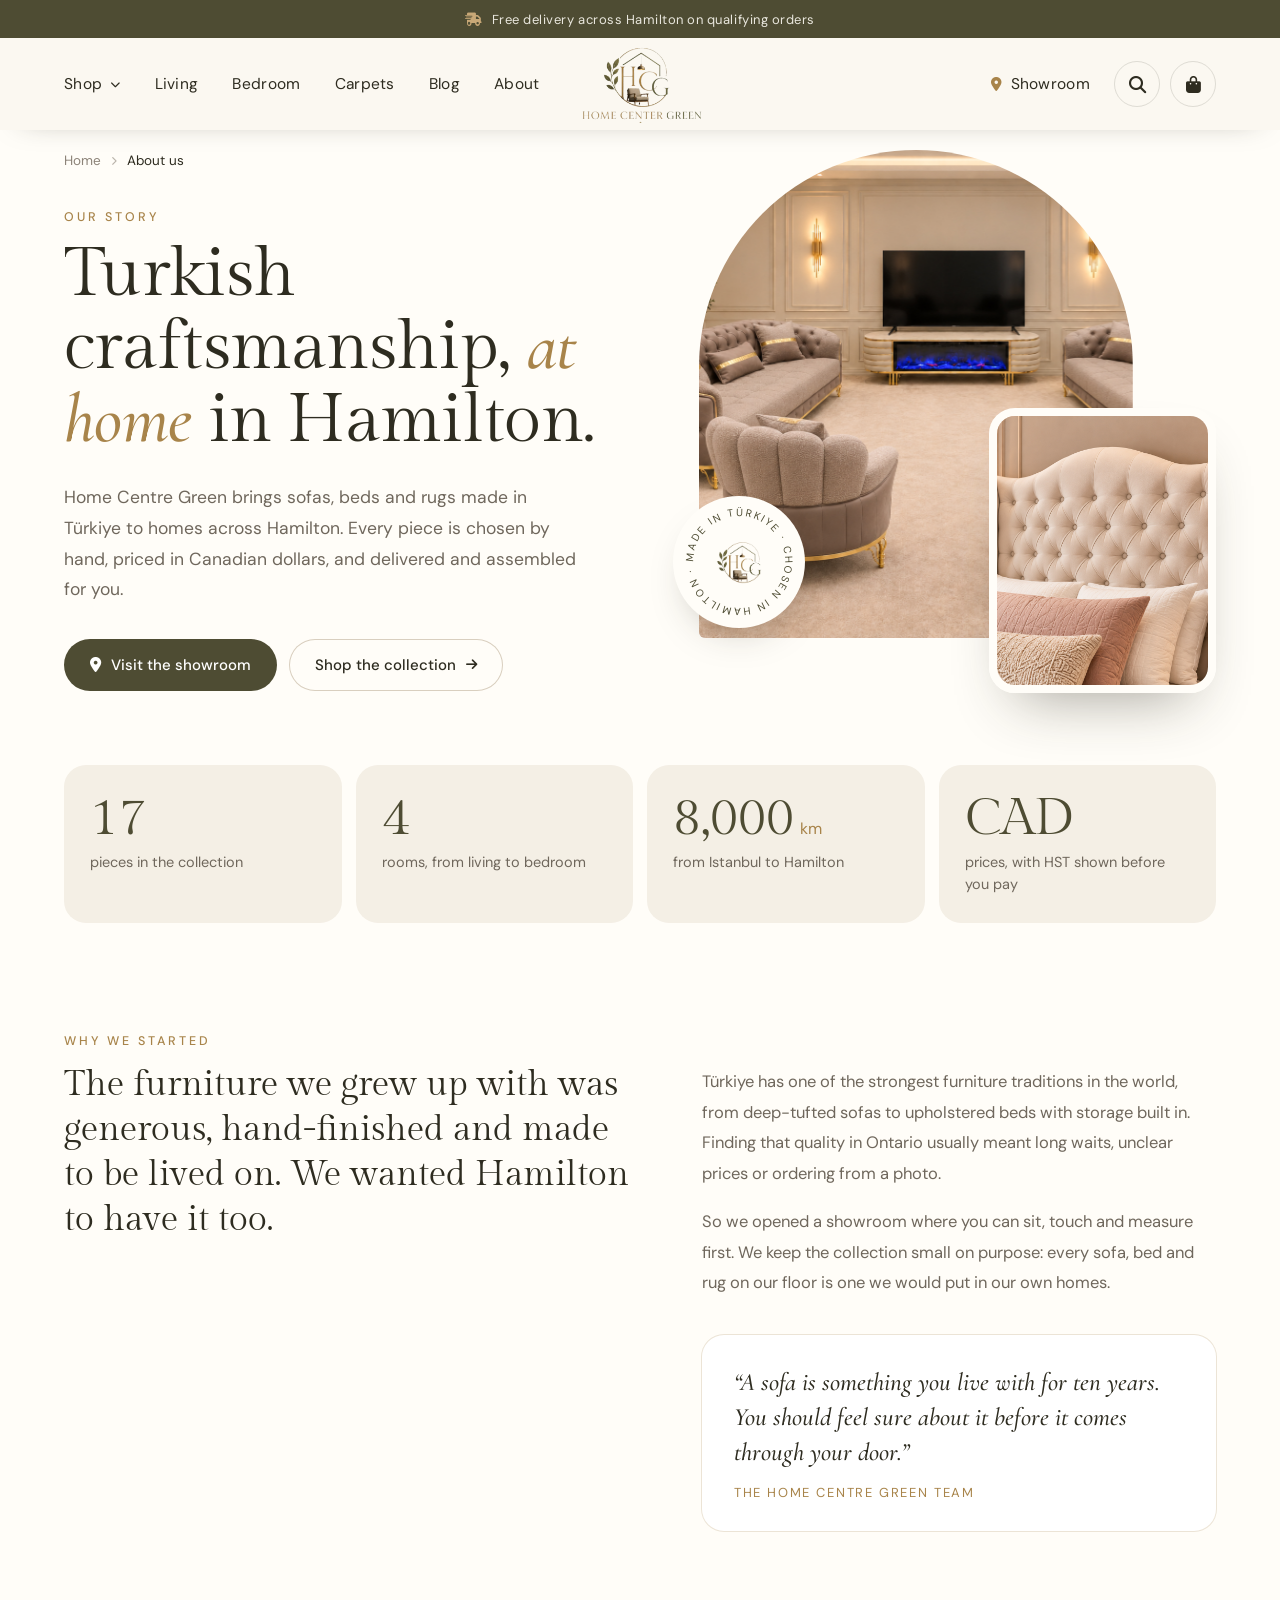
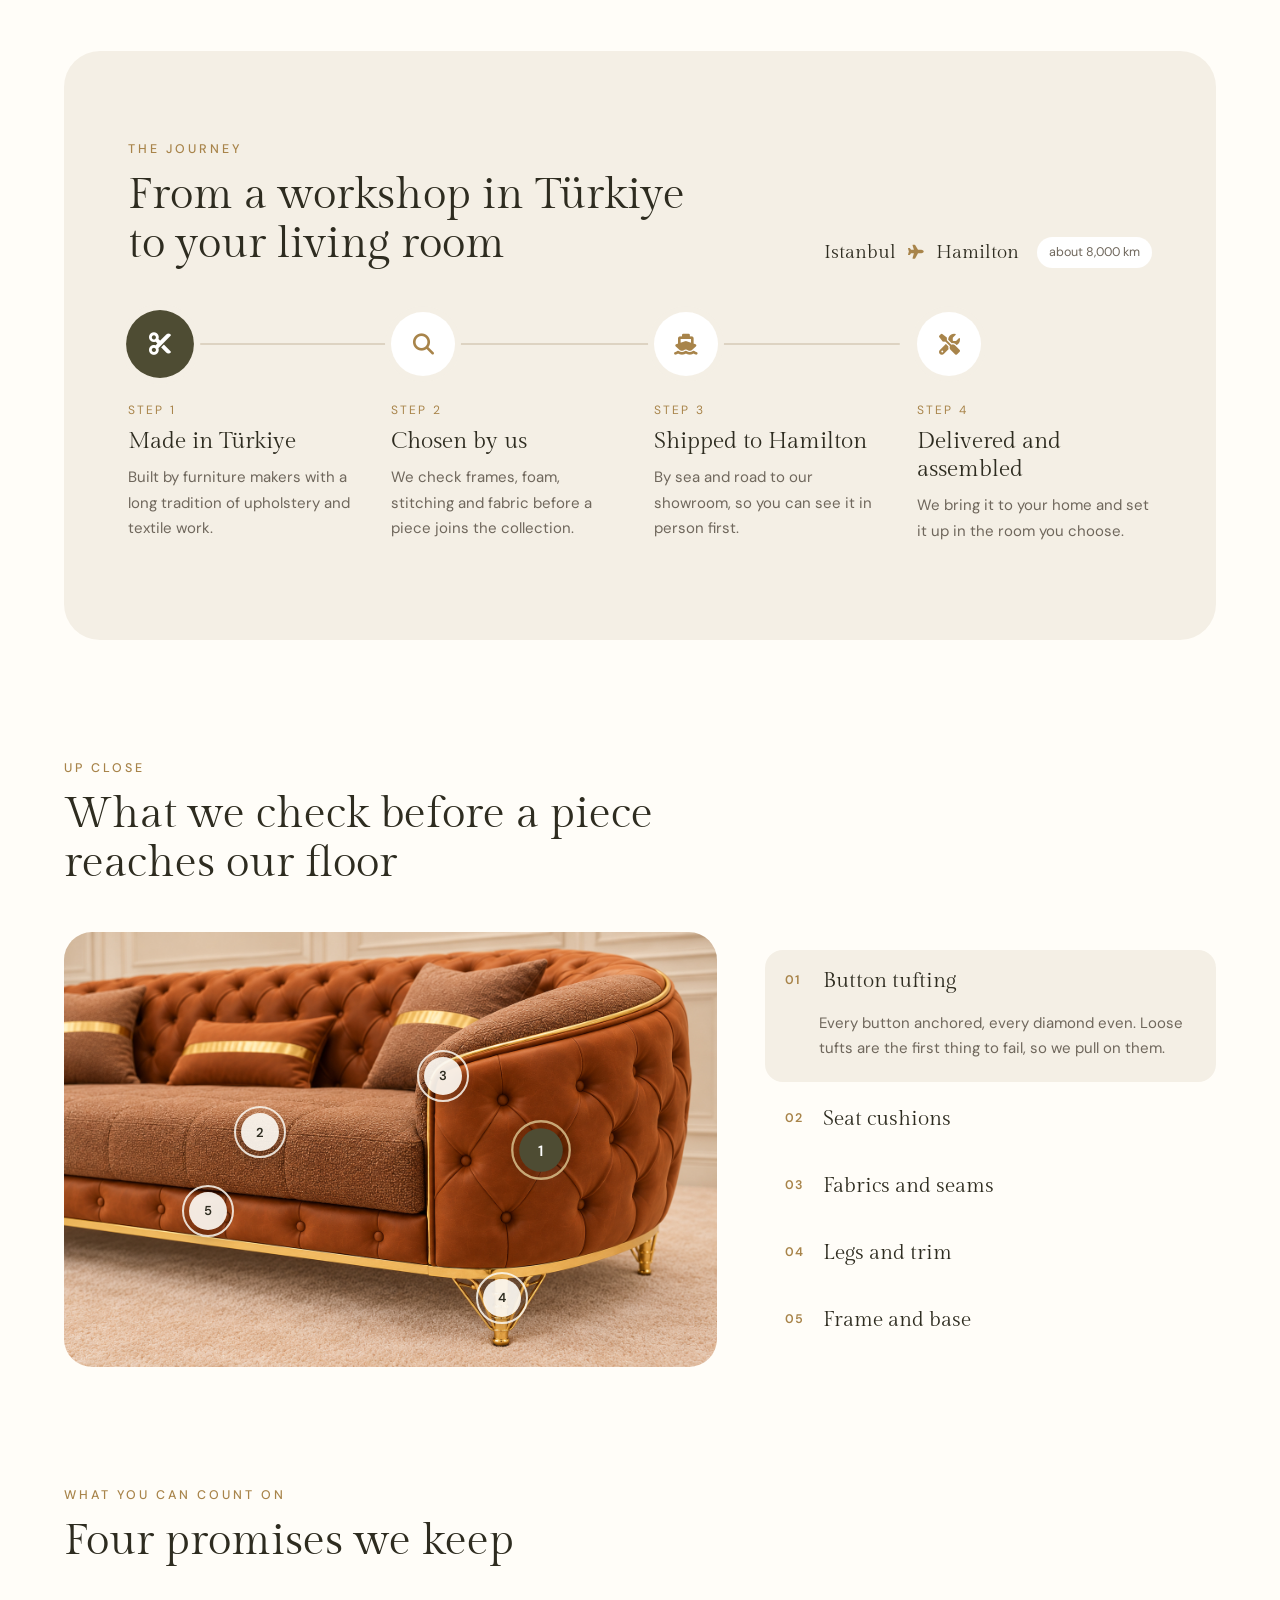
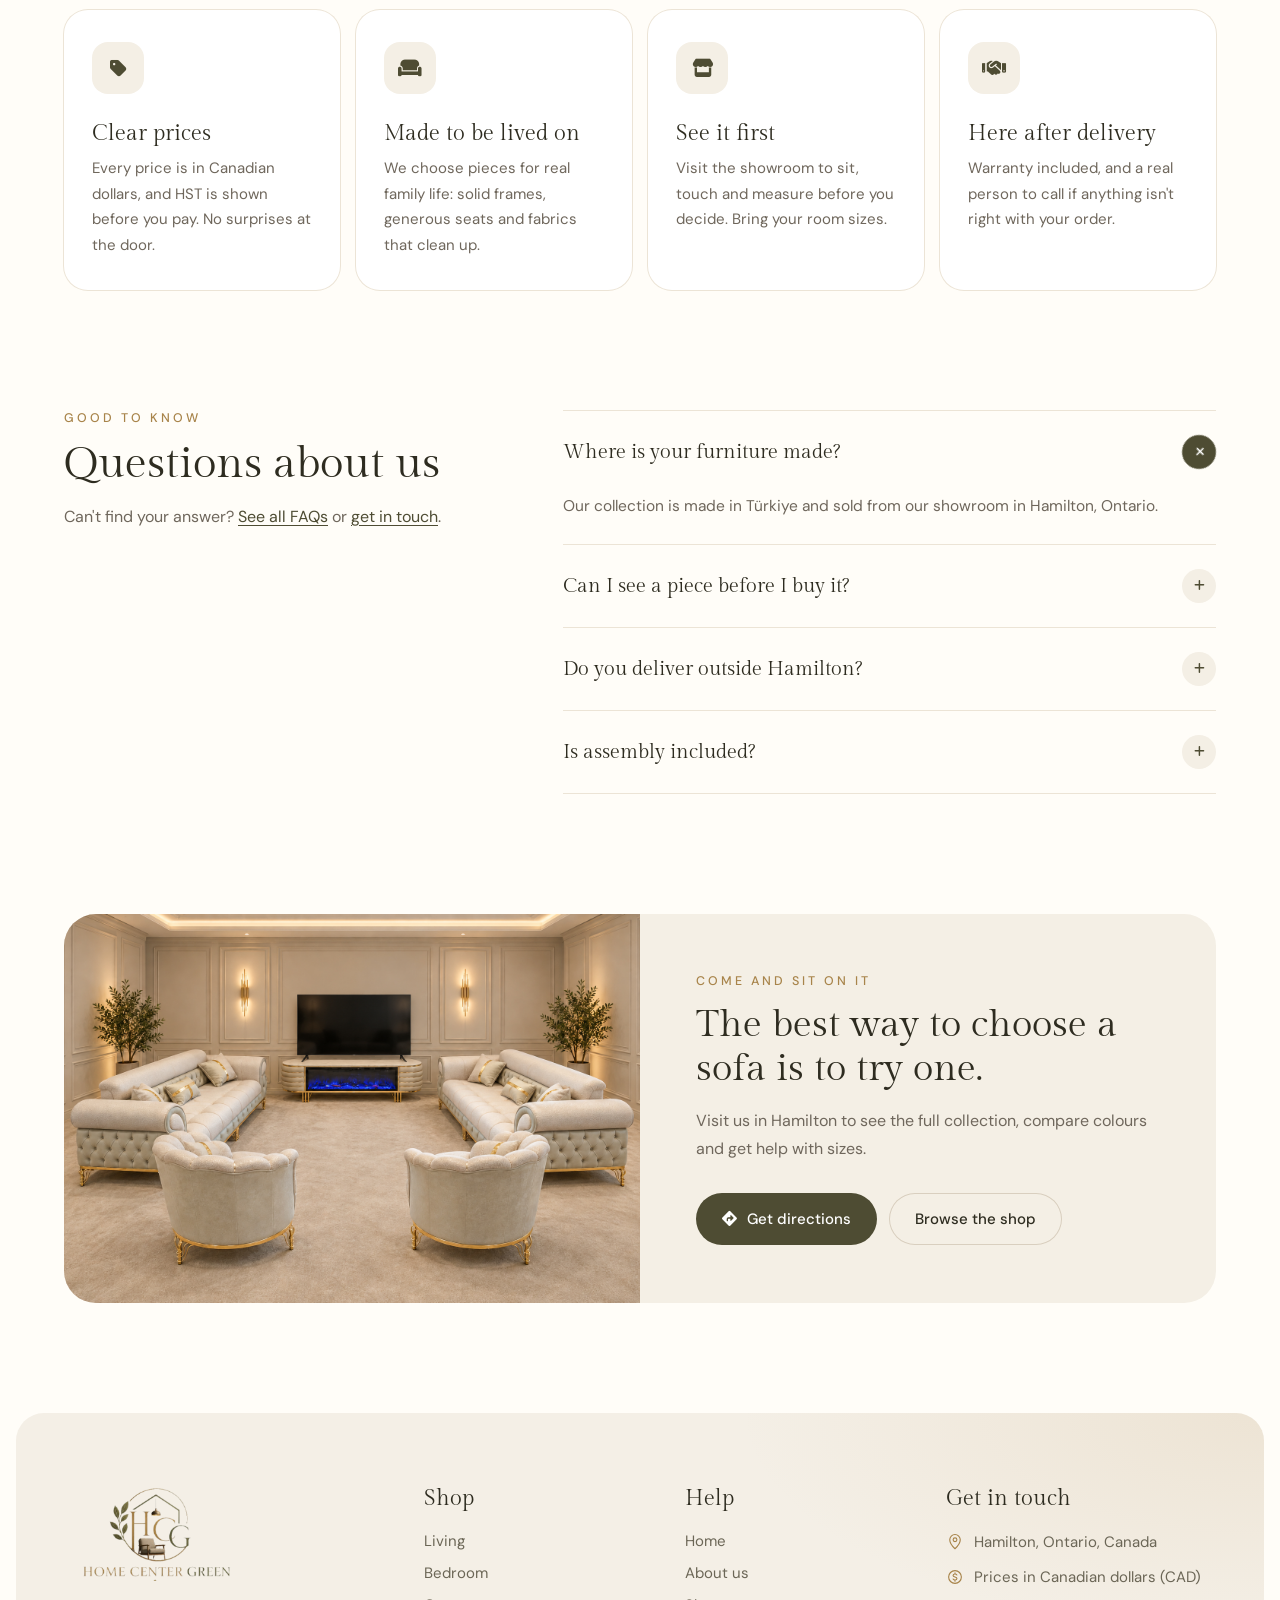
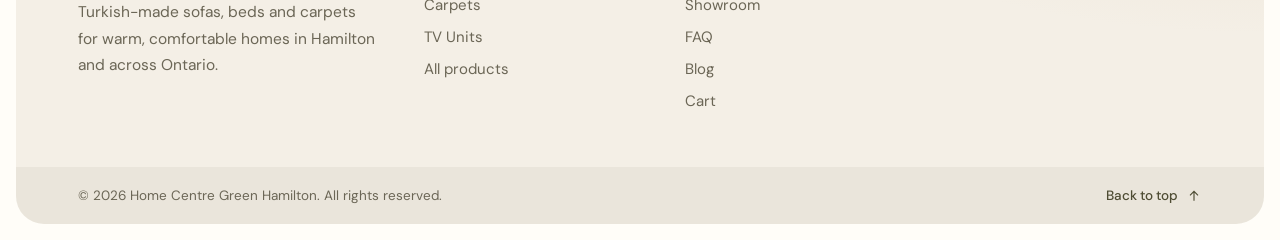
==== commit b2bf28da: "Use the solid header on the About page and drop stray screenshots Co-Authored-By: Claude Opus 5.5 <n" ====
--- a/about.html
+++ b/about.html
@@ -21,7 +21,8 @@
         rel="stylesheet">
     <link rel="stylesheet" href="assets/vendor/fontawesome/css/all.min.css?v=f2a96686">
     <link rel="stylesheet" href="assets/css/master.css?v=1840488e">
-    <link rel="stylesheet" href="assets/css/about.css?v=49d71e3e">
+    <link rel="stylesheet" href="assets/css/shop.css?v=4e4bff23">
+    <link rel="stylesheet" href="assets/css/about.css?v=7c29159a">
 
     <script type="application/ld+json">
     {
--- a/assets/css/shop.css
+++ b/assets/css/shop.css
@@ -0,0 +1,1541 @@
+/* =========================================================
+   Shop page (shop.html) — banner, room cards, filters,
+   product grid and quick view. Product cards reuse .pc-* from master.css.
+   ========================================================= */
+
+/* header is solid on this page (no dark hero behind it) */
+.hh-header.is-solid {
+    --hh-ink: var(--brand-ink);
+    --hh-accent: var(--brand-gold)
+}
+
+.hh-header.is-solid .hh-bar {
+    background: rgba(251, 248, 241, .96);
+    -webkit-backdrop-filter: blur(14px);
+    backdrop-filter: blur(14px);
+    box-shadow: 0 10px 30px -24px rgba(46, 44, 32, .5)
+}
+
+.hh-header.is-solid .hh-logo img {
+    filter: none
+}
+
+.hh-header.is-solid .hh-icon {
+    border-color: rgba(46, 44, 32, .14)
+}
+
+.hh-header.is-solid .hh-icon:hover,
+.hh-header.is-solid .hh-cart .cart-count {
+    color: #fff
+}
+
+body.sp-lock {
+    overflow: hidden
+}
+
+.shop-page {
+    padding-top: 130px;
+    font-family: "DM Sans", "Montserrat", sans-serif
+}
+
+/* ---------- banner ---------- */
+.sp-hero {
+    position: relative;
+    margin: 0 16px;
+    min-height: 300px;
+    display: flex;
+    align-items: flex-end;
+    border-radius: 32px;
+    overflow: hidden;
+    isolation: isolate
+}
+
+.sp-hero-bg {
+    position: absolute;
+    inset: 0;
+    z-index: -2;
+    width: 100%;
+    height: 100%;
+    object-fit: cover;
+    object-position: center 60%
+}
+
+.sp-hero::after {
+    content: "";
+    position: absolute;
+    inset: 0;
+    z-index: -1;
+    background:
+        linear-gradient(90deg, rgba(20, 18, 12, .72) 0%, rgba(20, 18, 12, .35) 55%, rgba(20, 18, 12, .1) 100%)
+}
+
+.sp-hero-inner {
+    padding: 48px calc(5% - 16px) 44px;
+    color: var(--brand-cream)
+}
+
+.sp-crumbs {
+    display: flex;
+    align-items: center;
+    gap: 10px;
+    margin-bottom: 16px;
+    font-size: 13.5px;
+    color: rgba(251, 248, 241, .75)
+}
+
+.sp-crumbs a {
+    transition: color .3s
+}
+
+.sp-crumbs a:hover {
+    color: var(--brand-gold-l)
+}
+
+.sp-crumbs i {
+    font-size: 9px;
+    opacity: .7
+}
+
+.sp-crumbs #spCrumbCat {
+    display: inline-flex;
+    align-items: center;
+    gap: 10px;
+    color: var(--brand-gold-l)
+}
+
+.sp-crumbs #spCrumbCat[hidden] {
+    display: none
+}
+
+.sp-hero h1 {
+    font-family: "Gilda Display", "Marcellus", serif;
+    font-weight: 400;
+    font-size: clamp(42px, 5vw, 72px);
+    line-height: 1;
+    letter-spacing: -.01em
+}
+
+.sp-hero p {
+    margin-top: 12px;
+    font-size: 17px;
+    color: rgba(251, 248, 241, .8)
+}
+
+/* ---------- room cards ---------- */
+.sp-rooms {
+    display: flex;
+    gap: 14px;
+    padding: 28px 5% 8px;
+    overflow-x: auto;
+    scrollbar-width: none
+}
+
+.sp-rooms::-webkit-scrollbar {
+    display: none
+}
+
+.sp-room {
+    flex: none;
+    display: flex;
+    align-items: center;
+    gap: 14px;
+    padding: 8px 22px 8px 8px;
+    border: 1px solid rgba(46, 44, 32, .08);
+    border-radius: 999px;
+    background: #fff;
+    font: inherit;
+    font-size: 15.5px;
+    color: var(--brand-ink);
+    text-align: left;
+    cursor: pointer;
+    transition: border-color .3s, box-shadow .3s, background .3s, color .3s
+}
+
+.sp-room > span:last-child {
+    display: flex;
+    flex-direction: column;
+    line-height: 1.2
+}
+
+.sp-room small {
+    font-size: 12.5px;
+    color: #8C8378
+}
+
+.sp-room-img {
+    width: 52px;
+    height: 52px;
+    border-radius: 50%;
+    overflow: hidden;
+    display: grid;
+    place-items: center;
+    background: #F1EBE0
+}
+
+.sp-room-img img {
+    width: 100%;
+    height: 100%;
+    object-fit: cover;
+    transition: transform .6s var(--ease)
+}
+
+.sp-room-all {
+    color: var(--brand-olive-d);
+    font-size: 18px
+}
+
+.sp-room:hover {
+    border-color: var(--brand-gold);
+    box-shadow: 0 12px 24px -18px rgba(46, 44, 32, .45)
+}
+
+.sp-room:hover img {
+    transform: scale(1.1)
+}
+
+.sp-room.is-active {
+    background: var(--brand-olive-d);
+    border-color: var(--brand-olive-d);
+    color: var(--brand-cream)
+}
+
+.sp-room.is-active small {
+    color: rgba(251, 248, 241, .65)
+}
+
+/* ---------- layout ---------- */
+.sp-layout {
+    display: grid;
+    grid-template-columns: 270px minmax(0, 1fr);
+    gap: 40px;
+    padding: 28px 5% 110px;
+    align-items: start
+}
+
+/* ---------- filters (sidebar) ---------- */
+.sp-filters {
+    position: sticky;
+    top: 104px;
+    display: flex;
+    flex-direction: column;
+    border-radius: 24px;
+    background: #fff;
+    box-shadow: 0 1px 2px rgba(46, 44, 32, .04), 0 18px 40px -34px rgba(46, 44, 32, .5)
+}
+
+.sp-filters-head {
+    display: flex;
+    align-items: center;
+    justify-content: space-between;
+    padding: 20px 22px 6px
+}
+
+.sp-filters-head strong {
+    display: flex;
+    align-items: center;
+    gap: 10px;
+    font-family: "Gilda Display", "Marcellus", serif;
+    font-weight: 400;
+    font-size: 22px;
+    color: var(--brand-ink)
+}
+
+.sp-filters-head strong i {
+    font-size: 15px;
+    color: var(--brand-gold)
+}
+
+.sp-filters-close {
+    display: none
+}
+
+.sp-filters-body {
+    padding: 0 22px 8px
+}
+
+.sp-group {
+    border-bottom: 1px solid rgba(46, 44, 32, .07)
+}
+
+.sp-group:last-child {
+    border-bottom: 0
+}
+
+.sp-group summary {
+    display: flex;
+    align-items: center;
+    justify-content: space-between;
+    padding: 18px 0 14px;
+    list-style: none;
+    cursor: pointer;
+    font-size: 13px;
+    font-weight: 500;
+    letter-spacing: .16em;
+    text-transform: uppercase;
+    color: var(--brand-ink)
+}
+
+.sp-group summary::-webkit-details-marker {
+    display: none
+}
+
+.sp-group summary i {
+    font-size: 11px;
+    color: #A39A8E;
+    transition: transform .3s var(--ease)
+}
+
+.sp-group:not([open]) summary i {
+    transform: rotate(-90deg)
+}
+
+/* room checkboxes */
+.sp-checks {
+    display: grid;
+    gap: 4px;
+    padding-bottom: 16px
+}
+
+.sp-check {
+    display: flex;
+    align-items: center;
+    gap: 12px;
+    padding: 8px 10px;
+    margin: 0 -10px;
+    border-radius: 12px;
+    font-size: 15px;
+    color: #4A463A;
+    cursor: pointer;
+    transition: background .25s
+}
+
+.sp-check:hover {
+    background: #F7F3EC
+}
+
+.sp-check input {
+    position: absolute;
+    opacity: 0;
+    pointer-events: none
+}
+
+.sp-box {
+    width: 20px;
+    height: 20px;
+    border-radius: 6px;
+    border: 1.5px solid rgba(46, 44, 32, .25);
+    display: grid;
+    place-items: center;
+    color: transparent;
+    font-size: 11px;
+    transition: background .25s, border-color .25s, color .25s
+}
+
+.sp-check input:checked + .sp-box {
+    background: var(--brand-olive-d);
+    border-color: var(--brand-olive-d);
+    color: #fff
+}
+
+.sp-check input:focus-visible + .sp-box {
+    outline: 2px solid var(--brand-gold);
+    outline-offset: 2px
+}
+
+.sp-check-icon {
+    width: 18px;
+    font-size: 14px;
+    color: var(--brand-gold);
+    text-align: center
+}
+
+.sp-check small {
+    margin-left: auto;
+    font-size: 12.5px;
+    color: #A39A8E
+}
+
+/* price range */
+.sp-price {
+    padding: 6px 0 20px
+}
+
+.sp-range {
+    --lo: 0%;
+    --hi: 100%;
+    position: relative;
+    height: 22px
+}
+
+.sp-range::before,
+.sp-range-fill {
+    content: "";
+    position: absolute;
+    top: 50%;
+    height: 4px;
+    border-radius: 4px;
+    transform: translateY(-50%)
+}
+
+.sp-range::before {
+    left: 0;
+    right: 0;
+    background: #EDE6DA
+}
+
+.sp-range-fill {
+    left: var(--lo);
+    right: calc(100% - var(--hi));
+    background: var(--brand-olive-d)
+}
+
+.sp-range input {
+    position: absolute;
+    inset: 0;
+    width: 100%;
+    margin: 0;
+    background: none;
+    pointer-events: none;
+    -webkit-appearance: none;
+    appearance: none
+}
+
+.sp-range input::-webkit-slider-thumb {
+    -webkit-appearance: none;
+    width: 22px;
+    height: 22px;
+    border-radius: 50%;
+    background: #fff;
+    border: 2px solid var(--brand-olive-d);
+    box-shadow: 0 4px 10px -4px rgba(46, 44, 32, .5);
+    cursor: grab;
+    pointer-events: auto
+}
+
+.sp-range input::-moz-range-thumb {
+    width: 18px;
+    height: 18px;
+    border-radius: 50%;
+    background: #fff;
+    border: 2px solid var(--brand-olive-d);
+    cursor: grab;
+    pointer-events: auto
+}
+
+.sp-range input::-moz-range-track {
+    background: none
+}
+
+.sp-price-vals {
+    display: flex;
+    justify-content: space-between;
+    margin-top: 12px
+}
+
+.sp-price-vals span {
+    padding: 6px 12px;
+    border-radius: 10px;
+    background: #F7F3EC;
+    font-size: 14px;
+    font-weight: 500;
+    color: var(--brand-ink)
+}
+
+/* colours */
+.sp-colours {
+    display: flex;
+    flex-wrap: wrap;
+    gap: 8px;
+    padding-bottom: 20px
+}
+
+.sp-colour {
+    display: inline-flex;
+    align-items: center;
+    gap: 8px;
+    height: 36px;
+    padding: 0 12px 0 6px;
+    border: 1px solid rgba(46, 44, 32, .1);
+    border-radius: 999px;
+    background: #fff;
+    font: inherit;
+    font-size: 13.5px;
+    color: #4A463A;
+    cursor: pointer;
+    transition: border-color .25s, background .25s, color .25s
+}
+
+.sp-colour span {
+    width: 24px;
+    height: 24px;
+    border-radius: 50%;
+    background: var(--c);
+    box-shadow: inset 0 0 0 1px rgba(0, 0, 0, .12)
+}
+
+.sp-colour:hover {
+    border-color: var(--brand-gold)
+}
+
+.sp-colour[aria-pressed="true"] {
+    border-color: var(--brand-olive-d);
+    background: var(--brand-olive-d);
+    color: #fff
+}
+
+.sp-filters-foot {
+    display: none
+}
+
+/* ---------- toolbar ---------- */
+.sp-toolbar {
+    display: flex;
+    align-items: center;
+    gap: 16px;
+    margin-bottom: 14px
+}
+
+.sp-filter-btn {
+    display: none
+}
+
+.sp-count {
+    font-size: 15px;
+    color: #6B6656
+}
+
+.sp-count b {
+    font-family: "Gilda Display", "Marcellus", serif;
+    font-size: 22px;
+    font-weight: 400;
+    color: var(--brand-ink)
+}
+
+.sp-tools {
+    display: flex;
+    align-items: center;
+    gap: 10px;
+    margin-left: auto
+}
+
+.sp-sort {
+    position: relative;
+    display: flex;
+    align-items: center
+}
+
+.sp-sort i {
+    position: absolute;
+    left: 16px;
+    font-size: 13px;
+    color: var(--brand-gold);
+    pointer-events: none
+}
+
+.sp-sort select {
+    height: 46px;
+    padding: 0 40px 0 40px;
+    border: 1px solid rgba(46, 44, 32, .12);
+    border-radius: 999px;
+    background: #fff url("data:image/svg+xml,%3Csvg xmlns='http://www.w3.org/2000/svg' viewBox='0 0 24 24' fill='none' stroke='%232E2C20' stroke-width='2' stroke-linecap='round' stroke-linejoin='round'%3E%3Cpath d='M6 9l6 6 6-6'/%3E%3C/svg%3E") right 16px center / 14px no-repeat;
+    font: inherit;
+    font-size: 14.5px;
+    color: var(--brand-ink);
+    cursor: pointer;
+    -webkit-appearance: none;
+    appearance: none
+}
+
+.sp-sort select:focus-visible {
+    outline: 2px solid var(--brand-gold);
+    outline-offset: 2px
+}
+
+.sp-view {
+    display: flex;
+    padding: 4px;
+    border-radius: 999px;
+    background: #F1EBE0
+}
+
+.sp-view button {
+    width: 38px;
+    height: 38px;
+    border: 0;
+    border-radius: 50%;
+    background: transparent;
+    color: #8C8378;
+    font-size: 14px;
+    cursor: pointer;
+    transition: background .3s, color .3s
+}
+
+.sp-view button[aria-pressed="true"] {
+    background: #fff;
+    color: var(--brand-ink);
+    box-shadow: 0 6px 14px -10px rgba(46, 44, 32, .5)
+}
+
+/* active filter chips */
+.sp-chips {
+    display: flex;
+    flex-wrap: wrap;
+    gap: 8px;
+    margin-bottom: 22px
+}
+
+.sp-chips:empty {
+    display: none
+}
+
+.sp-chip {
+    display: inline-flex;
+    align-items: center;
+    gap: 8px;
+    height: 36px;
+    padding: 0 14px;
+    border: 0;
+    border-radius: 999px;
+    background: #F1EBE0;
+    font: inherit;
+    font-size: 13.5px;
+    color: var(--brand-ink);
+    cursor: pointer;
+    transition: background .25s, color .25s
+}
+
+.sp-chip i {
+    font-size: 11px;
+    color: #8C8378
+}
+
+.sp-chip:hover {
+    background: var(--brand-olive-d);
+    color: #fff
+}
+
+.sp-chip:hover i {
+    color: #fff
+}
+
+.sp-chip-clear {
+    border: 0;
+    background: none;
+    font: inherit;
+    font-size: 13.5px;
+    font-weight: 500;
+    color: var(--brand-olive-d);
+    text-decoration: underline;
+    text-underline-offset: 4px;
+    cursor: pointer
+}
+
+/* ---------- grid ---------- */
+.sp-grid {
+    display: grid;
+    grid-template-columns: repeat(3, minmax(0, 1fr));
+    gap: 26px 22px
+}
+
+.sp-grid[data-view="2"] {
+    grid-template-columns: repeat(2, minmax(0, 1fr))
+}
+
+.sp-grid[data-view="2"] .pc-media {
+    aspect-ratio: 4 / 3.2
+}
+
+.sp-grid .pc-card {
+    animation: spIn .5s var(--ease) both
+}
+
+.sp-grid .pc-card:nth-child(2) { animation-delay: .05s }
+.sp-grid .pc-card:nth-child(3) { animation-delay: .1s }
+.sp-grid .pc-card:nth-child(5) { animation-delay: .15s }
+.sp-grid .pc-card:nth-child(6) { animation-delay: .2s }
+.sp-grid .pc-card:nth-child(7) { animation-delay: .25s }
+.sp-grid .pc-card:nth-child(8) { animation-delay: .3s }
+
+@keyframes spIn {
+    from {
+        opacity: 0;
+        transform: translateY(16px)
+    }
+}
+
+/* quick view pill on the photo */
+.sp-quick {
+    position: absolute;
+    left: 50%;
+    bottom: 14px;
+    display: inline-flex;
+    align-items: center;
+    gap: 8px;
+    height: 42px;
+    padding: 0 20px;
+    border: 0;
+    border-radius: 999px;
+    background: rgba(251, 248, 241, .92);
+    -webkit-backdrop-filter: blur(10px);
+    backdrop-filter: blur(10px);
+    font: inherit;
+    font-size: 13.5px;
+    font-weight: 500;
+    color: var(--brand-ink);
+    white-space: nowrap;
+    cursor: pointer;
+    opacity: 0;
+    transform: translate(-50%, 10px);
+    transition: opacity .35s var(--ease), transform .35s var(--ease), background .3s, color .3s
+}
+
+.pc-card:hover .sp-quick,
+.sp-quick:focus-visible {
+    opacity: 1;
+    transform: translate(-50%, 0)
+}
+
+.sp-quick:hover {
+    background: var(--brand-olive-d);
+    color: #fff
+}
+
+@media (hover: none) {
+    .sp-quick {
+        opacity: 1;
+        transform: translate(-50%, 0)
+    }
+}
+
+/* showroom promo tile inside the grid */
+.sp-promo {
+    position: relative;
+    display: flex;
+    align-items: flex-end;
+    min-height: 100%;
+    border-radius: 26px;
+    overflow: hidden;
+    isolation: isolate;
+    color: var(--brand-cream)
+}
+
+.sp-promo img {
+    position: absolute;
+    inset: 0;
+    z-index: -2;
+    width: 100%;
+    height: 100%;
+    object-fit: cover;
+    transition: transform 1.2s var(--ease)
+}
+
+.sp-promo::after {
+    content: "";
+    position: absolute;
+    inset: 0;
+    z-index: -1;
+    background: linear-gradient(180deg, rgba(46, 44, 32, .15) 0%, rgba(46, 44, 32, .85) 100%)
+}
+
+.sp-promo:hover img {
+    transform: scale(1.05)
+}
+
+.sp-promo-body {
+    display: flex;
+    flex-direction: column;
+    gap: 8px;
+    padding: 26px
+}
+
+.sp-promo-tag {
+    align-self: flex-start;
+    display: inline-flex;
+    align-items: center;
+    gap: 8px;
+    padding: 6px 12px;
+    border-radius: 999px;
+    background: rgba(251, 248, 241, .16);
+    -webkit-backdrop-filter: blur(8px);
+    backdrop-filter: blur(8px);
+    font-size: 12px;
+    letter-spacing: .06em;
+    color: var(--brand-gold-l)
+}
+
+.sp-promo strong {
+    font-family: "Gilda Display", "Marcellus", serif;
+    font-weight: 400;
+    font-size: 28px;
+    line-height: 1.15
+}
+
+.sp-promo-body > span:not(.sp-promo-tag) {
+    font-size: 15px;
+    line-height: 1.55;
+    color: rgba(251, 248, 241, .8)
+}
+
+.sp-promo em {
+    display: inline-flex;
+    align-items: center;
+    gap: 8px;
+    margin-top: 6px;
+    font-style: normal;
+    font-size: 13px;
+    font-weight: 500;
+    letter-spacing: .12em;
+    text-transform: uppercase;
+    color: var(--brand-gold-l)
+}
+
+/* empty state */
+.sp-empty {
+    display: flex;
+    flex-direction: column;
+    align-items: center;
+    gap: 10px;
+    padding: 64px 24px;
+    border-radius: 26px;
+    background: #fff;
+    text-align: center
+}
+
+.sp-empty[hidden] {
+    display: none
+}
+
+.sp-empty-icon {
+    width: 70px;
+    height: 70px;
+    border-radius: 22px;
+    display: grid;
+    place-items: center;
+    margin-bottom: 8px;
+    background: #F1EBE0;
+    color: var(--brand-olive-d);
+    font-size: 26px
+}
+
+.sp-empty h2 {
+    font-family: "Gilda Display", "Marcellus", serif;
+    font-weight: 400;
+    font-size: 28px;
+    color: var(--brand-ink)
+}
+
+.sp-empty p {
+    color: #8C8378
+}
+
+.sp-show {
+    margin-top: 10px;
+    height: 50px;
+    padding: 0 28px;
+    border: 0;
+    border-radius: 999px;
+    background: var(--brand-olive-d);
+    font: inherit;
+    font-size: 13px;
+    font-weight: 500;
+    letter-spacing: .12em;
+    text-transform: uppercase;
+    color: #fff;
+    cursor: pointer;
+    transition: background .3s
+}
+
+.sp-show:hover {
+    background: var(--brand-gold)
+}
+
+/* ---------- quick view ---------- */
+.qv {
+    position: fixed;
+    inset: 0;
+    z-index: 120;
+    display: grid;
+    grid-template-columns: minmax(0, 1fr);
+    place-items: center;
+    padding: 24px
+}
+
+.qv[hidden] {
+    display: none
+}
+
+.qv-scrim {
+    position: absolute;
+    inset: 0;
+    background: rgba(30, 28, 20, .5);
+    -webkit-backdrop-filter: blur(4px);
+    backdrop-filter: blur(4px);
+    opacity: 0;
+    transition: opacity .3s var(--ease)
+}
+
+.qv-panel {
+    position: relative;
+    display: grid;
+    grid-template-columns: minmax(0, 1.15fr) minmax(0, 1fr);
+    width: min(1120px, 100%);
+    max-height: calc(100vh - 48px);
+    border-radius: 30px;
+    background: var(--brand-cream);
+    overflow: hidden;
+    box-shadow: 0 40px 80px -30px rgba(0, 0, 0, .5);
+    opacity: 0;
+    transform: translateY(24px) scale(.98);
+    transition: opacity .35s var(--ease), transform .45s var(--ease)
+}
+
+.qv.is-open .qv-scrim,
+.qv.is-open .qv-panel {
+    opacity: 1
+}
+
+.qv.is-open .qv-panel {
+    transform: none
+}
+
+.qv-close {
+    position: absolute;
+    top: 16px;
+    right: 16px;
+    z-index: 3;
+    width: 44px;
+    height: 44px;
+    border: 0;
+    border-radius: 50%;
+    background: #fff;
+    color: var(--brand-ink);
+    font-size: 17px;
+    cursor: pointer;
+    box-shadow: 0 8px 20px -12px rgba(0, 0, 0, .4);
+    transition: transform .35s var(--ease), background .3s, color .3s
+}
+
+.qv-close:hover {
+    transform: rotate(90deg);
+    background: var(--brand-olive-d);
+    color: #fff
+}
+
+.qv-gallery {
+    display: flex;
+    flex-direction: column;
+    gap: 10px;
+    padding: 14px;
+    min-height: 0
+}
+
+.qv-main {
+    position: relative;
+    flex: 1;
+    min-height: 320px;
+    border-radius: 22px;
+    overflow: hidden;
+    background: #EDE6DA
+}
+
+.qv-main img {
+    position: absolute;
+    inset: 0;
+    width: 100%;
+    height: 100%;
+    object-fit: cover;
+    animation: hhFade .4s var(--ease)
+}
+
+.qv-nav {
+    position: absolute;
+    top: 50%;
+    width: 44px;
+    height: 44px;
+    border: 0;
+    border-radius: 50%;
+    background: rgba(251, 248, 241, .9);
+    -webkit-backdrop-filter: blur(8px);
+    backdrop-filter: blur(8px);
+    color: var(--brand-ink);
+    font-size: 14px;
+    cursor: pointer;
+    transform: translateY(-50%);
+    transition: background .3s, color .3s
+}
+
+.qv-nav:hover {
+    background: var(--brand-olive-d);
+    color: #fff
+}
+
+.qv-nav[hidden] {
+    display: none
+}
+
+.qv-prev {
+    left: 14px
+}
+
+.qv-next {
+    right: 14px
+}
+
+.qv-counter {
+    position: absolute;
+    left: 14px;
+    bottom: 14px;
+    padding: 5px 12px;
+    border-radius: 999px;
+    background: rgba(30, 28, 20, .55);
+    color: #fff;
+    font-size: 12.5px;
+    letter-spacing: .06em
+}
+
+.qv-thumbs {
+    display: flex;
+    gap: 8px;
+    overflow-x: auto;
+    scrollbar-width: none
+}
+
+.qv-thumbs[hidden] {
+    display: none
+}
+
+.qv-thumbs button {
+    flex: none;
+    width: 76px;
+    height: 58px;
+    padding: 0;
+    border: 2px solid transparent;
+    border-radius: 12px;
+    overflow: hidden;
+    background: none;
+    cursor: pointer;
+    opacity: .65;
+    transition: opacity .25s, border-color .25s
+}
+
+.qv-thumbs button[aria-current="true"] {
+    border-color: var(--brand-olive-d);
+    opacity: 1
+}
+
+.qv-thumbs img {
+    width: 100%;
+    height: 100%;
+    object-fit: cover
+}
+
+.qv-info {
+    display: flex;
+    flex-direction: column;
+    gap: 14px;
+    padding: 44px 40px 34px 24px;
+    overflow-y: auto
+}
+
+.qv-cat {
+    font-size: 12.5px;
+    font-weight: 500;
+    letter-spacing: .22em;
+    text-transform: uppercase;
+    color: var(--brand-gold)
+}
+
+.qv-info h2 {
+    font-family: "Gilda Display", "Marcellus", serif;
+    font-weight: 400;
+    font-size: clamp(30px, 3vw, 40px);
+    line-height: 1.1;
+    color: var(--brand-ink)
+}
+
+.qv-price {
+    font-size: 26px;
+    font-weight: 500;
+    color: var(--brand-olive-d)
+}
+
+.qv-price small {
+    font-size: 13px;
+    font-weight: 400;
+    color: #8C8378
+}
+
+.qv-desc {
+    font-size: 15.5px;
+    line-height: 1.7;
+    color: #6B6656
+}
+
+.qv-field {
+    display: flex;
+    flex-direction: column;
+    gap: 10px
+}
+
+.qv-field[hidden] {
+    display: none
+}
+
+.qv-label {
+    font-size: 13.5px;
+    color: #8C8378
+}
+
+.qv-label b {
+    font-weight: 500;
+    color: var(--brand-ink)
+}
+
+.qv-swatches {
+    display: flex;
+    gap: 10px
+}
+
+.qv-swatch {
+    width: 34px;
+    height: 34px;
+    padding: 0;
+    border: 0;
+    border-radius: 50%;
+    background: var(--c);
+    box-shadow: inset 0 0 0 1px rgba(0, 0, 0, .12);
+    cursor: pointer;
+    transition: transform .25s var(--ease), box-shadow .25s
+}
+
+.qv-swatch:hover {
+    transform: scale(1.08)
+}
+
+.qv-swatch[aria-checked="true"] {
+    box-shadow: inset 0 0 0 1px rgba(0, 0, 0, .12), 0 0 0 3px var(--brand-cream), 0 0 0 4.5px var(--brand-olive-d)
+}
+
+.qv-sizes {
+    display: flex;
+    flex-wrap: wrap;
+    gap: 8px
+}
+
+.qv-size {
+    display: flex;
+    flex-direction: column;
+    align-items: flex-start;
+    gap: 2px;
+    padding: 10px 16px;
+    border: 1px solid rgba(46, 44, 32, .14);
+    border-radius: 14px;
+    background: #fff;
+    font: inherit;
+    font-size: 14.5px;
+    color: var(--brand-ink);
+    cursor: pointer;
+    transition: border-color .25s, background .25s, color .25s
+}
+
+.qv-size small {
+    font-size: 12.5px;
+    color: #8C8378
+}
+
+.qv-size:hover {
+    border-color: var(--brand-gold)
+}
+
+.qv-size[aria-checked="true"] {
+    border-color: var(--brand-olive-d);
+    background: var(--brand-olive-d);
+    color: #fff
+}
+
+.qv-size[aria-checked="true"] small {
+    color: rgba(255, 255, 255, .7)
+}
+
+.qv-meta {
+    display: flex;
+    align-items: center;
+    gap: 8px;
+    font-size: 13.5px;
+    color: #8C8378
+}
+
+.qv-meta i {
+    color: var(--brand-gold)
+}
+
+.qv-buy {
+    display: flex;
+    gap: 10px;
+    margin-top: 6px
+}
+
+.qv-qty {
+    display: flex;
+    align-items: center;
+    height: 54px;
+    padding: 0 6px;
+    border: 1px solid rgba(46, 44, 32, .14);
+    border-radius: 999px;
+    background: #fff
+}
+
+.qv-qty button {
+    width: 40px;
+    height: 40px;
+    border: 0;
+    border-radius: 50%;
+    background: none;
+    color: var(--brand-ink);
+    font-size: 12px;
+    cursor: pointer;
+    transition: background .25s
+}
+
+.qv-qty button:hover {
+    background: #F1EBE0
+}
+
+.qv-qty output {
+    min-width: 26px;
+    text-align: center;
+    font-size: 16px;
+    font-weight: 500
+}
+
+.qv-add {
+    flex: 1;
+    display: inline-flex;
+    align-items: center;
+    justify-content: center;
+    gap: 10px;
+    height: 54px;
+    border: 0;
+    border-radius: 999px;
+    background: var(--brand-olive-d);
+    font: inherit;
+    font-size: 13.5px;
+    font-weight: 500;
+    letter-spacing: .12em;
+    text-transform: uppercase;
+    color: #fff;
+    cursor: pointer;
+    transition: background .3s
+}
+
+.qv-add:hover,
+.qv-add.done {
+    background: var(--brand-gold)
+}
+
+.qv-wish {
+    flex: none;
+    width: 54px;
+    height: 54px;
+    border: 1px solid rgba(46, 44, 32, .14);
+    border-radius: 50%;
+    background: #fff;
+    color: var(--brand-ink);
+    font-size: 18px;
+    cursor: pointer;
+    transition: border-color .3s, color .3s
+}
+
+.qv-wish:hover {
+    border-color: #B4533A
+}
+
+.qv-wish.is-on {
+    color: #B4533A;
+    border-color: #B4533A
+}
+
+.qv-perks {
+    list-style: none;
+    display: grid;
+    gap: 10px;
+    margin-top: 8px;
+    padding: 18px;
+    border-radius: 18px;
+    background: #F4EFE6
+}
+
+.qv-perks li {
+    display: flex;
+    align-items: center;
+    gap: 12px;
+    font-size: 14px;
+    color: #4A463A
+}
+
+.qv-perks i {
+    width: 18px;
+    color: var(--brand-olive-d);
+    text-align: center
+}
+
+/* ---------- responsive ---------- */
+@media (max-width:1180px) {
+    .sp-layout {
+        grid-template-columns: 240px minmax(0, 1fr);
+        gap: 28px
+    }
+
+    .sp-grid {
+        grid-template-columns: repeat(2, minmax(0, 1fr))
+    }
+
+    .sp-view {
+        display: none
+    }
+}
+
+@media (max-width:1024px) {
+    .shop-page {
+        padding-top: 120px
+    }
+
+    .sp-layout {
+        grid-template-columns: minmax(0, 1fr)
+    }
+
+    /* filters become a bottom sheet */
+    .sp-filters {
+        position: fixed;
+        top: auto;
+        left: 0;
+        right: 0;
+        bottom: 0;
+        z-index: 110;
+        max-height: 86vh;
+        border-radius: 28px 28px 0 0;
+        transform: translateY(105%);
+        transition: transform .5s cubic-bezier(.32, .72, 0, 1)
+    }
+
+    .sp-filters.is-open {
+        transform: none
+    }
+
+    .sp-filters-head {
+        padding: 22px 22px 8px
+    }
+
+    .sp-filters-close {
+        display: grid;
+        place-items: center;
+        width: 42px;
+        height: 42px;
+        border: 0;
+        border-radius: 50%;
+        background: #F1EBE0;
+        color: var(--brand-ink);
+        font-size: 16px;
+        cursor: pointer
+    }
+
+    .sp-filters-body {
+        overflow-y: auto
+    }
+
+    .sp-filters-foot {
+        display: flex;
+        gap: 10px;
+        padding: 14px 22px 22px;
+        border-top: 1px solid rgba(46, 44, 32, .07)
+    }
+
+    .sp-filters-foot .sp-show {
+        flex: 1;
+        margin: 0
+    }
+
+    .sp-clear {
+        height: 50px;
+        padding: 0 20px;
+        border: 1px solid rgba(46, 44, 32, .14);
+        border-radius: 999px;
+        background: none;
+        font: inherit;
+        font-size: 14px;
+        color: var(--brand-ink);
+        cursor: pointer
+    }
+
+    .sp-filters-scrim {
+        position: fixed;
+        inset: 0;
+        z-index: 105;
+        background: rgba(30, 28, 20, .45);
+        animation: hhFade .3s var(--ease)
+    }
+
+    .sp-filters-scrim[hidden] {
+        display: none
+    }
+
+    .sp-filter-btn {
+        display: inline-flex;
+        align-items: center;
+        gap: 10px;
+        height: 46px;
+        padding: 0 18px;
+        border: 1px solid rgba(46, 44, 32, .12);
+        border-radius: 999px;
+        background: #fff;
+        font: inherit;
+        font-size: 14.5px;
+        color: var(--brand-ink);
+        cursor: pointer
+    }
+
+    .sp-filter-btn i {
+        color: var(--brand-gold)
+    }
+
+    .sp-filter-btn b {
+        min-width: 20px;
+        height: 20px;
+        padding: 0 5px;
+        border-radius: 999px;
+        background: var(--brand-olive-d);
+        color: #fff;
+        font-size: 11px;
+        line-height: 20px;
+        text-align: center
+    }
+
+    .sp-filter-btn b[hidden] {
+        display: none
+    }
+
+    .qv-panel {
+        grid-template-columns: minmax(0, 1fr);
+        overflow-y: auto
+    }
+
+    .qv-main {
+        flex: none;
+        aspect-ratio: 4 / 3;
+        min-height: 0
+    }
+
+    .qv-info {
+        padding: 10px 24px 28px;
+        overflow: visible
+    }
+}
+
+@media (max-width:767px) {
+    .shop-page {
+        padding-top: 112px
+    }
+
+    .sp-hero {
+        margin: 0 10px;
+        min-height: 230px;
+        border-radius: 24px
+    }
+
+    .sp-hero-inner {
+        padding: 30px 22px
+    }
+
+    .sp-hero p {
+        font-size: 15.5px
+    }
+
+    .sp-rooms {
+        gap: 10px;
+        padding-top: 20px
+    }
+
+    .sp-room {
+        padding-right: 16px;
+        font-size: 14.5px
+    }
+
+    .sp-room-img {
+        width: 44px;
+        height: 44px
+    }
+
+    .sp-layout {
+        padding: 18px 5% 80px
+    }
+
+    .sp-toolbar {
+        flex-wrap: wrap;
+        gap: 10px
+    }
+
+    .sp-count {
+        order: 3;
+        width: 100%
+    }
+
+    .sp-tools {
+        margin-left: auto
+    }
+
+    .sp-sort select {
+        height: 46px;
+        padding: 0 34px 0 36px;
+        font-size: 14px
+    }
+
+    .sp-grid,
+    .sp-grid[data-view="2"] {
+        grid-template-columns: minmax(0, 1fr);
+        gap: 20px
+    }
+
+    .sp-promo {
+        min-height: 320px
+    }
+
+    .qv {
+        padding: 0;
+        place-items: end stretch
+    }
+
+    .qv-panel {
+        max-height: 92vh;
+        border-radius: 26px 26px 0 0;
+        transform: translateY(60px)
+    }
+
+    .qv-gallery {
+        padding: 10px 10px 0
+    }
+
+    /* keep the close button reachable while the sheet scrolls */
+    .qv-close {
+        position: fixed;
+        top: calc(8vh + 18px);
+        right: 18px
+    }
+
+    .qv-info {
+        padding: 6px 20px 24px
+    }
+
+    .qv-buy {
+        flex-wrap: wrap
+    }
+
+    .qv-add {
+        order: 3;
+        flex-basis: 100%
+    }
+
+    .qv-qty {
+        flex: 1;
+        justify-content: space-between
+    }
+}
--- a/assets/css/about.css
+++ b/assets/css/about.css
@@ -122,7 +122,7 @@
     grid-template-columns: minmax(0, 1.05fr) minmax(0, .95fr);
     gap: 64px;
     align-items: center;
-    padding-top: 128px;
+    padding-top: 150px;
     padding-bottom: 72px
 }
 
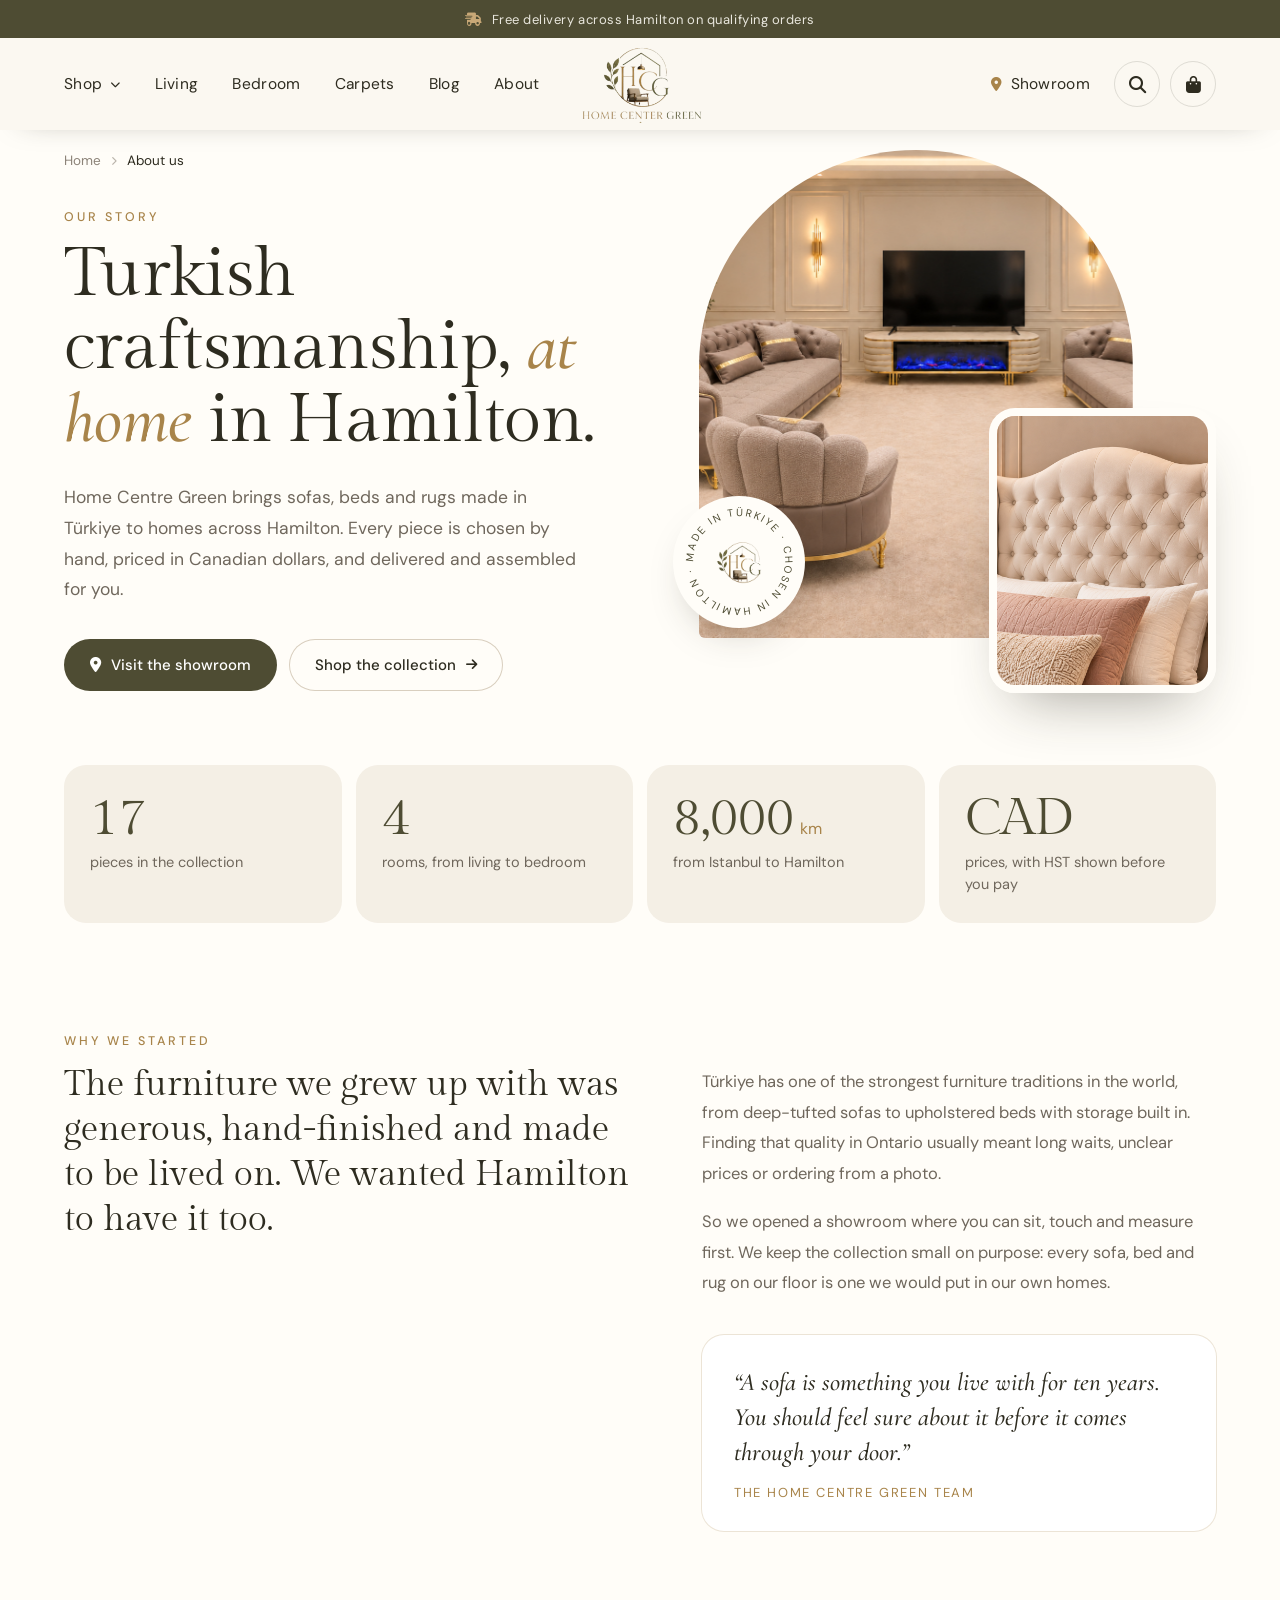
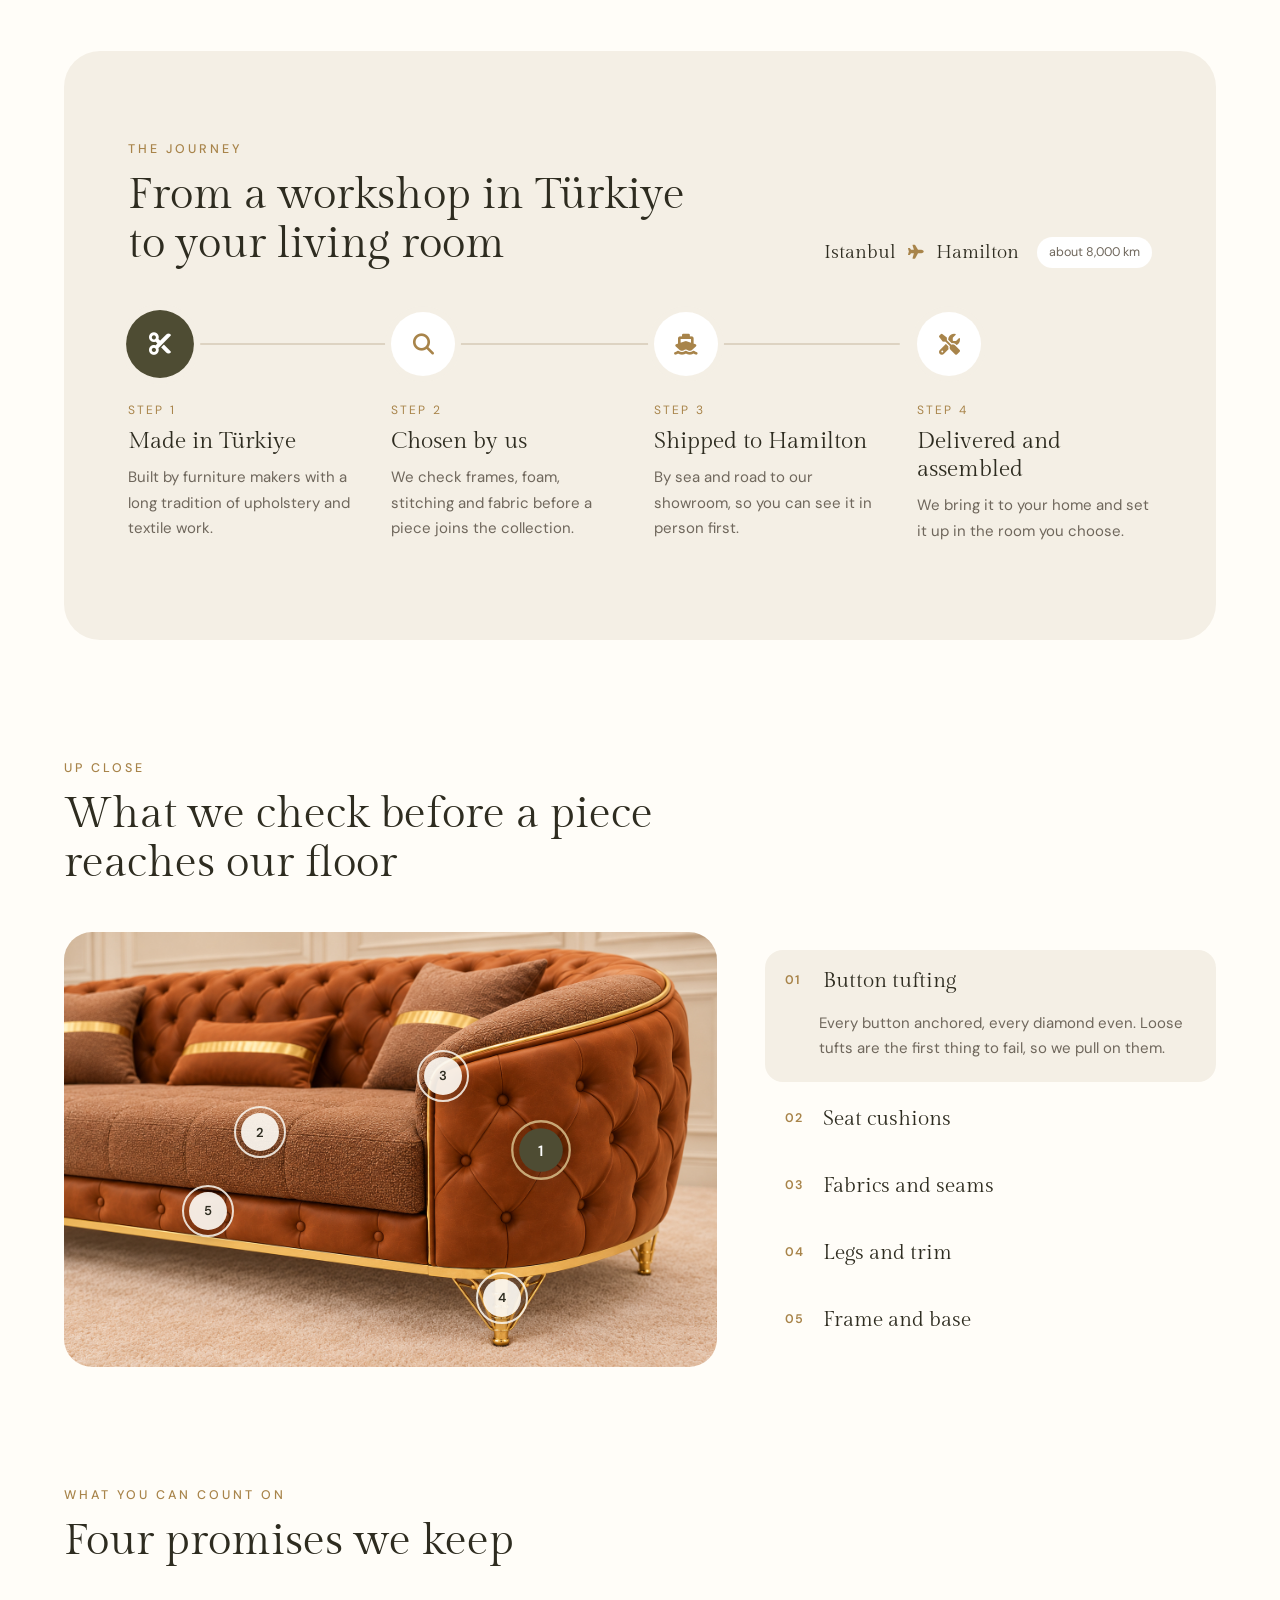
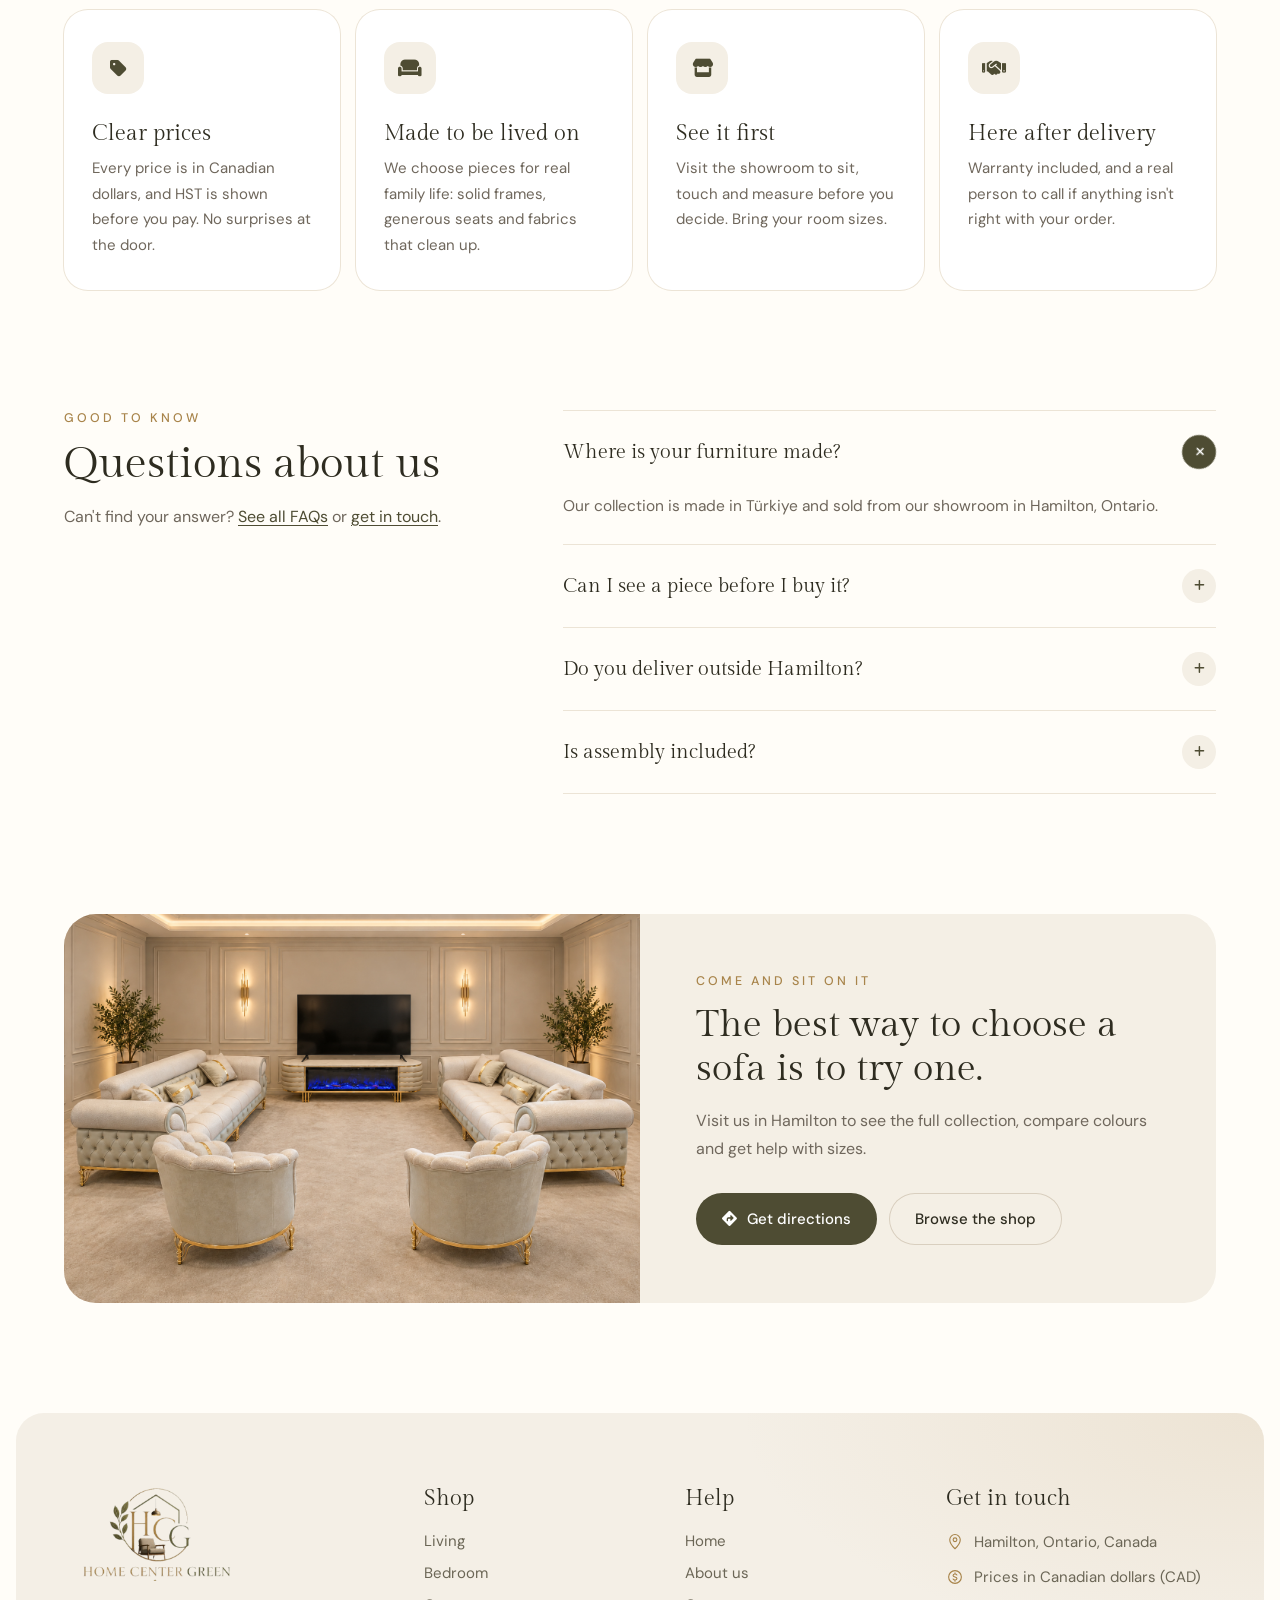
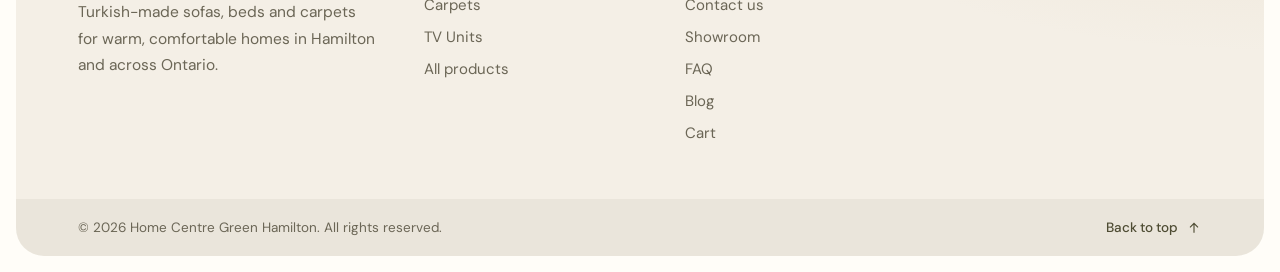
==== commit 460966ce: "Add the Contact page and point every contact link to it Co-Authored-By: Claude Opus 5.5 <noreply@ant" ====
--- a/about.html
+++ b/about.html
@@ -173,7 +173,7 @@
                     <li class="mm-in"><a href="about.html" class="mm-link"><span class="mm-ic"><i class="fa-solid fa-leaf" aria-hidden="true"></i></span><span class="mm-name">About</span><span class="mm-arrow"><svg viewBox="0 0 24 24" aria-hidden="true"><path d="M9 6l6 6-6 6" /></svg></span></a></li>
                     <li class="mm-in"><a href="index.html#faq" class="mm-link"><span class="mm-ic"><i class="fa-regular fa-circle-question" aria-hidden="true"></i></span><span class="mm-name">FAQ</span><span class="mm-arrow"><svg viewBox="0 0 24 24" aria-hidden="true"><path d="M9 6l6 6-6 6" /></svg></span></a></li>
                     <li class="mm-in"><a href="blog.html" class="mm-link"><span class="mm-ic"><i class="fa-regular fa-newspaper" aria-hidden="true"></i></span><span class="mm-name">Blog</span><span class="mm-arrow"><svg viewBox="0 0 24 24" aria-hidden="true"><path d="M9 6l6 6-6 6" /></svg></span></a></li>
-                    <li class="mm-in"><a href="#contact" class="mm-link"><span class="mm-ic"><svg viewBox="0 0 24 24" aria-hidden="true"><path d="M5 4h4l2 5-2.5 1.5a11 11 0 0 0 5 5L15 13l5 2v4a1 1 0 0 1-1 1A16 16 0 0 1 4 5a1 1 0 0 1 1-1z" /></svg></span><span class="mm-name">Contact</span><span class="mm-arrow"><svg viewBox="0 0 24 24" aria-hidden="true"><path d="M9 6l6 6-6 6" /></svg></span></a></li>
+                    <li class="mm-in"><a href="contact.html" class="mm-link"><span class="mm-ic"><svg viewBox="0 0 24 24" aria-hidden="true"><path d="M5 4h4l2 5-2.5 1.5a11 11 0 0 0 5 5L15 13l5 2v4a1 1 0 0 1-1 1A16 16 0 0 1 4 5a1 1 0 0 1 1-1z" /></svg></span><span class="mm-name">Contact</span><span class="mm-arrow"><svg viewBox="0 0 24 24" aria-hidden="true"><path d="M9 6l6 6-6 6" /></svg></span></a></li>
                 </ol>
             </nav>
 
@@ -193,7 +193,7 @@
                     <strong>Have a question about a piece?</strong>
                     <span>Ask us about sizes, colours or availability.</span>
                 </div>
-                <a href="#contact" class="mm-help-btn">Contact us <svg viewBox="0 0 24 24" aria-hidden="true"><path d="M5 12h14M13 6l6 6-6 6" /></svg></a>
+                <a href="contact.html" class="mm-help-btn">Contact us <svg viewBox="0 0 24 24" aria-hidden="true"><path d="M5 12h14M13 6l6 6-6 6" /></svg></a>
             </div>
         </div>
     </div>
@@ -348,7 +348,7 @@
             <div class="ab-sec-head ab-rv">
                 <span class="ab-eyebrow">Good to know</span>
                 <h2>Questions about us</h2>
-                <p>Can't find your answer? <a href="index.html#faq">See all FAQs</a> or <a href="#contact">get in touch</a>.</p>
+                <p>Can't find your answer? <a href="index.html#faq">See all FAQs</a> or <a href="contact.html">get in touch</a>.</p>
             </div>
             <div class="ab-faq-list ab-rv">
                 <details open>
@@ -406,6 +406,7 @@
                 <h3>Help</h3>
                 <a href="index.html">Home</a>
                 <a href="about.html">About us</a>
+                <a href="contact.html">Contact us</a>
                 <a href="index.html#showroom">Showroom</a>
                 <a href="index.html#faq">FAQ</a>
                 <a href="blog.html">Blog</a>
